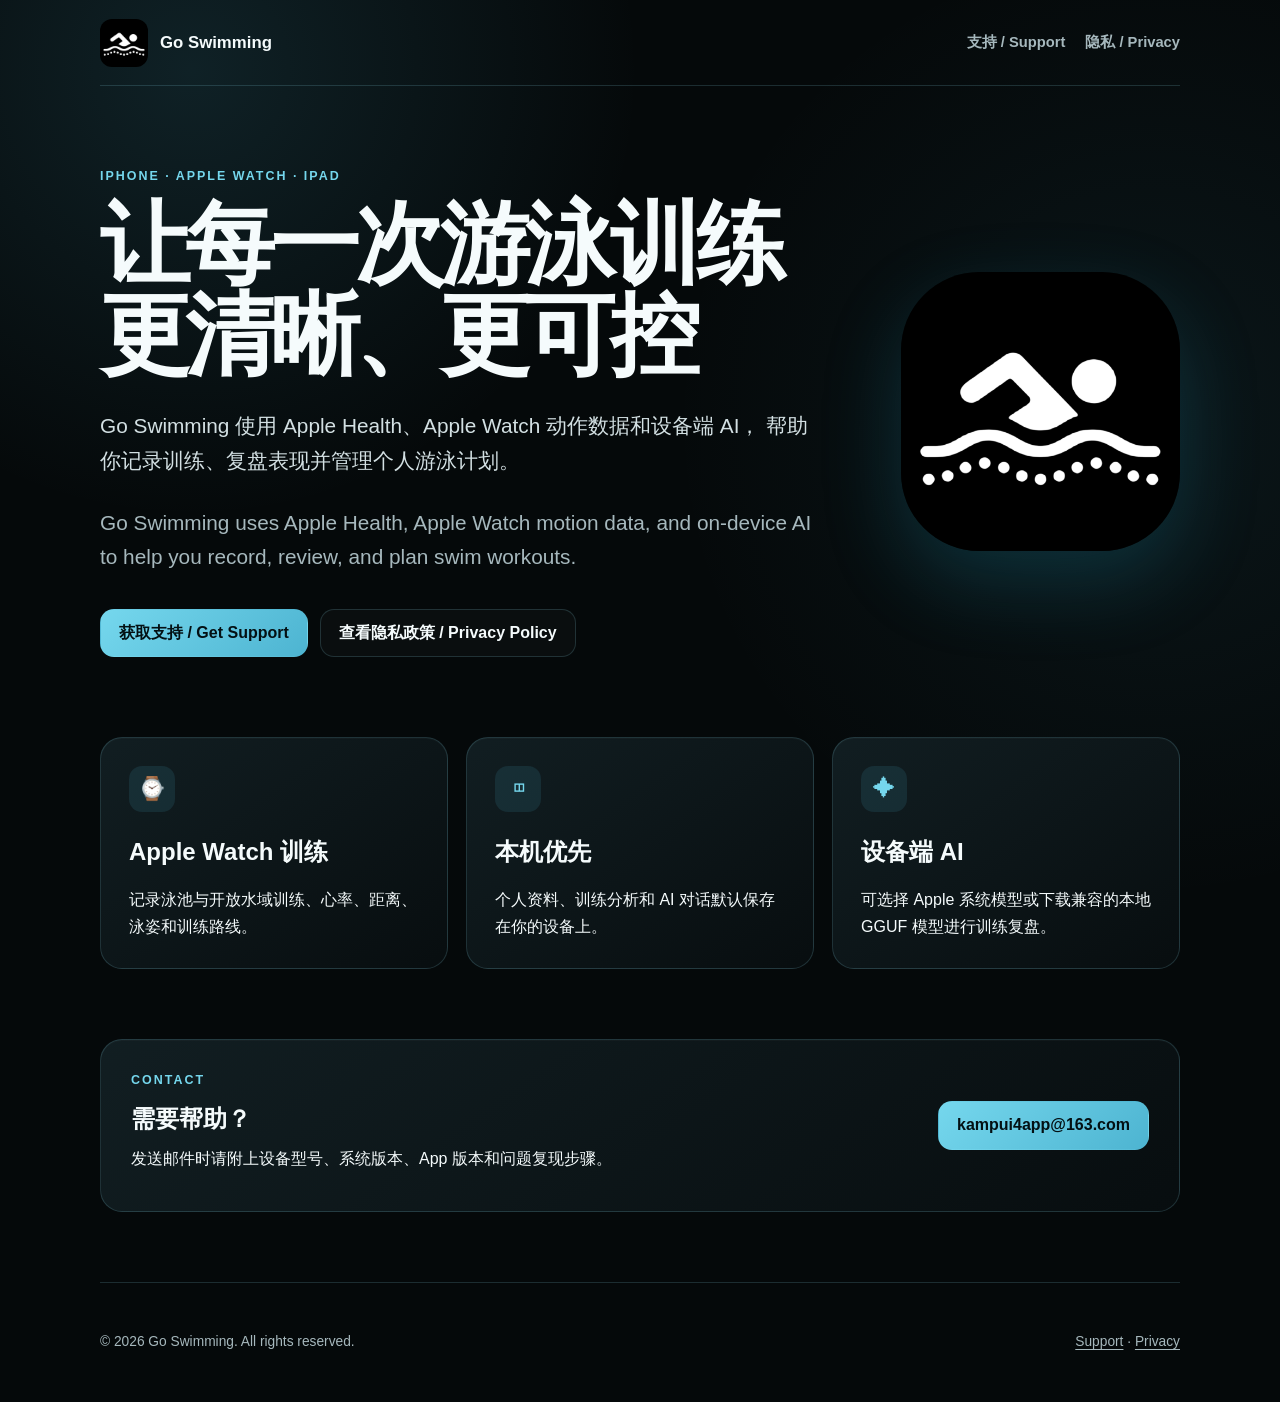
==== index.html @ 1e7833a4 "Add files via upload" ====
<!doctype html>
<html lang="zh-CN">
<head>
  <meta charset="utf-8">
  <meta name="viewport" content="width=device-width, initial-scale=1">
  <meta name="description" content="Go Swimming App support, privacy, and contact information.">
  <meta name="theme-color" content="#071114">
  <title>Go Swimming · Support</title>
  <link rel="icon" href="assets/app-icon.png">
  <link rel="stylesheet" href="styles.css">
</head>
<body>
  <header class="site-header">
    <a class="brand" href="index.html" aria-label="Go Swimming home">
      <img src="assets/app-icon.png" alt="" width="48" height="48">
      <span>Go Swimming</span>
    </a>
    <nav aria-label="Primary navigation">
      <a href="support.html">支持 / Support</a>
      <a href="privacy.html">隐私 / Privacy</a>
    </nav>
  </header>

  <main>
    <section class="hero">
      <div>
        <p class="eyebrow">iPhone · Apple Watch · iPad</p>
        <h1>让每一次游泳训练<br>更清晰、更可控</h1>
        <p class="lead">
          Go Swimming 使用 Apple Health、Apple Watch 动作数据和设备端 AI，
          帮助你记录训练、复盘表现并管理个人游泳计划。
        </p>
        <p class="lead english">
          Go Swimming uses Apple Health, Apple Watch motion data, and on-device AI
          to help you record, review, and plan swim workouts.
        </p>
        <div class="actions">
          <a class="button primary" href="support.html">获取支持 / Get Support</a>
          <a class="button" href="privacy.html">查看隐私政策 / Privacy Policy</a>
        </div>
      </div>
      <img class="hero-icon" src="assets/app-icon.png" alt="Go Swimming app icon">
    </section>

    <section class="grid three">
      <article class="card">
        <span class="card-icon" aria-hidden="true">⌚</span>
        <h2>Apple Watch 训练</h2>
        <p>记录泳池与开放水域训练、心率、距离、泳姿和训练路线。</p>
      </article>
      <article class="card">
        <span class="card-icon" aria-hidden="true">◫</span>
        <h2>本机优先</h2>
        <p>个人资料、训练分析和 AI 对话默认保存在你的设备上。</p>
      </article>
      <article class="card">
        <span class="card-icon" aria-hidden="true">✦</span>
        <h2>设备端 AI</h2>
        <p>可选择 Apple 系统模型或下载兼容的本地 GGUF 模型进行训练复盘。</p>
      </article>
    </section>

    <section class="contact-strip">
      <div>
        <p class="eyebrow">Contact</p>
        <h2>需要帮助？</h2>
        <p>发送邮件时请附上设备型号、系统版本、App 版本和问题复现步骤。</p>
      </div>
      <a class="button primary" href="mailto:kampui4app@163.com">kampui4app@163.com</a>
    </section>
  </main>

  <footer>
    <p>© 2026 Go Swimming. All rights reserved.</p>
    <p><a href="support.html">Support</a> · <a href="privacy.html">Privacy</a></p>
  </footer>
</body>
</html>
---- styles.css ----
:root {
  color-scheme: dark;
  --background: #05090a;
  --surface: #0d1518;
  --surface-raised: #121f23;
  --line: rgba(132, 207, 228, 0.18);
  --text: #f5fbfc;
  --muted: #a6b8bd;
  --aqua: #4db4d1;
  --aqua-bright: #75d7ed;
  --max-width: 1080px;
  font-family: -apple-system, BlinkMacSystemFont, "SF Pro Display", "Segoe UI",
    sans-serif;
}

* {
  box-sizing: border-box;
}

html {
  background: var(--background);
  scroll-behavior: smooth;
}

body {
  margin: 0;
  color: var(--text);
  background:
    radial-gradient(circle at 15% 5%, rgba(77, 180, 209, 0.14), transparent 28rem),
    radial-gradient(circle at 90% 30%, rgba(77, 180, 209, 0.08), transparent 30rem),
    var(--background);
  line-height: 1.65;
}

a {
  color: var(--aqua-bright);
  text-underline-offset: 0.2em;
}

.site-header,
main,
footer {
  width: min(calc(100% - 40px), var(--max-width));
  margin-inline: auto;
}

.site-header {
  min-height: 86px;
  display: flex;
  align-items: center;
  justify-content: space-between;
  gap: 24px;
  border-bottom: 1px solid var(--line);
}

.brand {
  display: inline-flex;
  align-items: center;
  gap: 12px;
  color: var(--text);
  font-size: 1.05rem;
  font-weight: 750;
  text-decoration: none;
}

.brand img {
  border-radius: 12px;
}

nav {
  display: flex;
  flex-wrap: wrap;
  justify-content: flex-end;
  gap: 20px;
}

nav a {
  color: var(--muted);
  font-size: 0.92rem;
  font-weight: 650;
  text-decoration: none;
}

nav a:hover,
nav a.active {
  color: var(--aqua-bright);
}

.hero {
  min-height: 620px;
  display: grid;
  grid-template-columns: minmax(0, 1.45fr) minmax(220px, 0.55fr);
  align-items: center;
  gap: 64px;
  padding-block: 80px;
}

.hero h1,
.document-title h1 {
  margin: 0;
  font-size: clamp(2.7rem, 7vw, 5.8rem);
  line-height: 1.02;
  letter-spacing: -0.055em;
}

.document-title h1 {
  font-size: clamp(2.5rem, 6vw, 4.7rem);
}

.hero-icon {
  width: min(100%, 320px);
  border-radius: 28%;
  box-shadow: 0 30px 80px rgba(30, 146, 177, 0.24);
  justify-self: end;
}

.eyebrow {
  margin: 0 0 12px;
  color: var(--aqua-bright);
  font-size: 0.78rem;
  font-weight: 800;
  letter-spacing: 0.16em;
  text-transform: uppercase;
}

.lead {
  max-width: 720px;
  margin: 28px 0 0;
  color: #d3e0e3;
  font-size: clamp(1.05rem, 2vw, 1.3rem);
}

.english {
  color: var(--muted);
}

.actions {
  display: flex;
  flex-wrap: wrap;
  gap: 12px;
  margin-top: 34px;
}

.button {
  display: inline-flex;
  min-height: 48px;
  align-items: center;
  justify-content: center;
  padding: 10px 18px;
  border: 1px solid var(--line);
  border-radius: 14px;
  color: var(--text);
  background: rgba(255, 255, 255, 0.025);
  font-weight: 720;
  text-decoration: none;
}

.button:hover {
  border-color: rgba(117, 215, 237, 0.55);
  transform: translateY(-1px);
}

.button.primary {
  border-color: transparent;
  color: #031013;
  background: linear-gradient(135deg, var(--aqua-bright), var(--aqua));
}

.grid {
  display: grid;
  gap: 18px;
}

.grid.three {
  grid-template-columns: repeat(3, minmax(0, 1fr));
}

.card,
details,
.contact-strip {
  border: 1px solid var(--line);
  border-radius: 22px;
  background: linear-gradient(145deg, rgba(18, 31, 35, 0.96), rgba(8, 14, 16, 0.96));
  box-shadow: inset 0 1px rgba(255, 255, 255, 0.025);
}

.card {
  padding: 28px;
}

.card h2,
.card h3,
.card p:last-child {
  margin-bottom: 0;
}

.card-icon {
  display: inline-grid;
  width: 46px;
  height: 46px;
  place-items: center;
  border-radius: 13px;
  color: var(--aqua-bright);
  background: rgba(77, 180, 209, 0.12);
  font-size: 1.4rem;
}

.contact-strip {
  margin-block: 70px;
  padding: 30px;
  display: flex;
  align-items: center;
  justify-content: space-between;
  gap: 30px;
}

.contact-strip h2,
.contact-strip p {
  margin-block: 0 8px;
}

.document {
  max-width: 860px;
}

.document-title {
  padding-block: 90px 56px;
  border-bottom: 1px solid var(--line);
}

.document > section {
  margin-block: 58px;
}

.document h2 {
  margin: 0 0 20px;
  font-size: clamp(1.45rem, 3vw, 2rem);
  letter-spacing: -0.025em;
}

.document h3 {
  margin-top: 34px;
  color: var(--aqua-bright);
}

.document p,
.document li {
  color: #cfdddf;
}

.document ul {
  padding-left: 1.4rem;
}

.stack {
  display: grid;
  gap: 12px;
}

details {
  padding: 18px 20px;
}

details summary {
  cursor: pointer;
  color: var(--text);
  font-weight: 720;
}

details p {
  margin-bottom: 0;
}

.notice {
  padding: 14px 16px;
  border-left: 3px solid var(--aqua);
  background: rgba(77, 180, 209, 0.08);
}

footer {
  min-height: 120px;
  padding-block: 30px;
  display: flex;
  align-items: center;
  justify-content: space-between;
  gap: 20px;
  border-top: 1px solid var(--line);
  color: var(--muted);
  font-size: 0.86rem;
}

footer a {
  color: var(--muted);
}

@media (max-width: 760px) {
  .site-header {
    padding-block: 16px;
    align-items: flex-start;
    flex-direction: column;
  }

  nav {
    justify-content: flex-start;
  }

  .hero {
    min-height: auto;
    grid-template-columns: 1fr;
    padding-block: 60px;
  }

  .hero-icon {
    width: 190px;
    grid-row: 1;
    justify-self: start;
  }

  .grid.three {
    grid-template-columns: 1fr;
  }

  .contact-strip,
  footer {
    align-items: flex-start;
    flex-direction: column;
  }

  .document-title {
    padding-block: 60px 42px;
  }
}
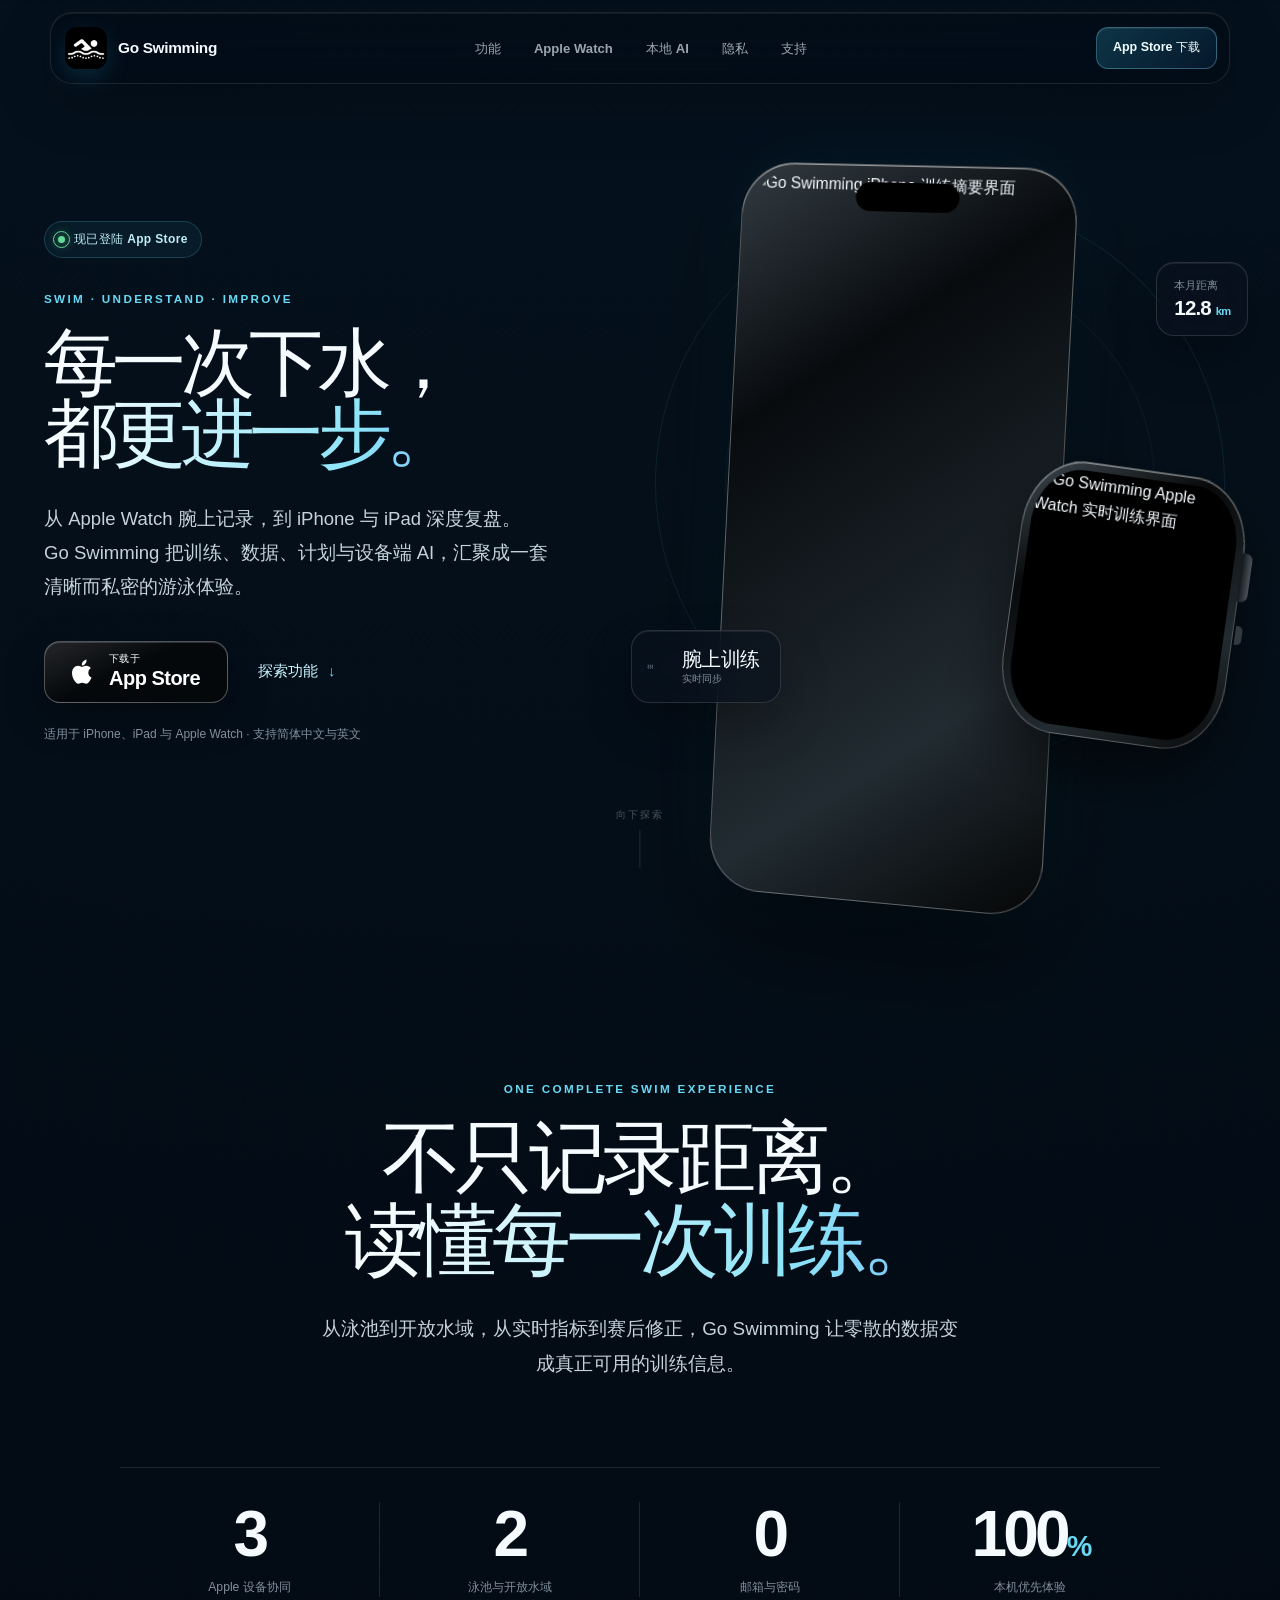
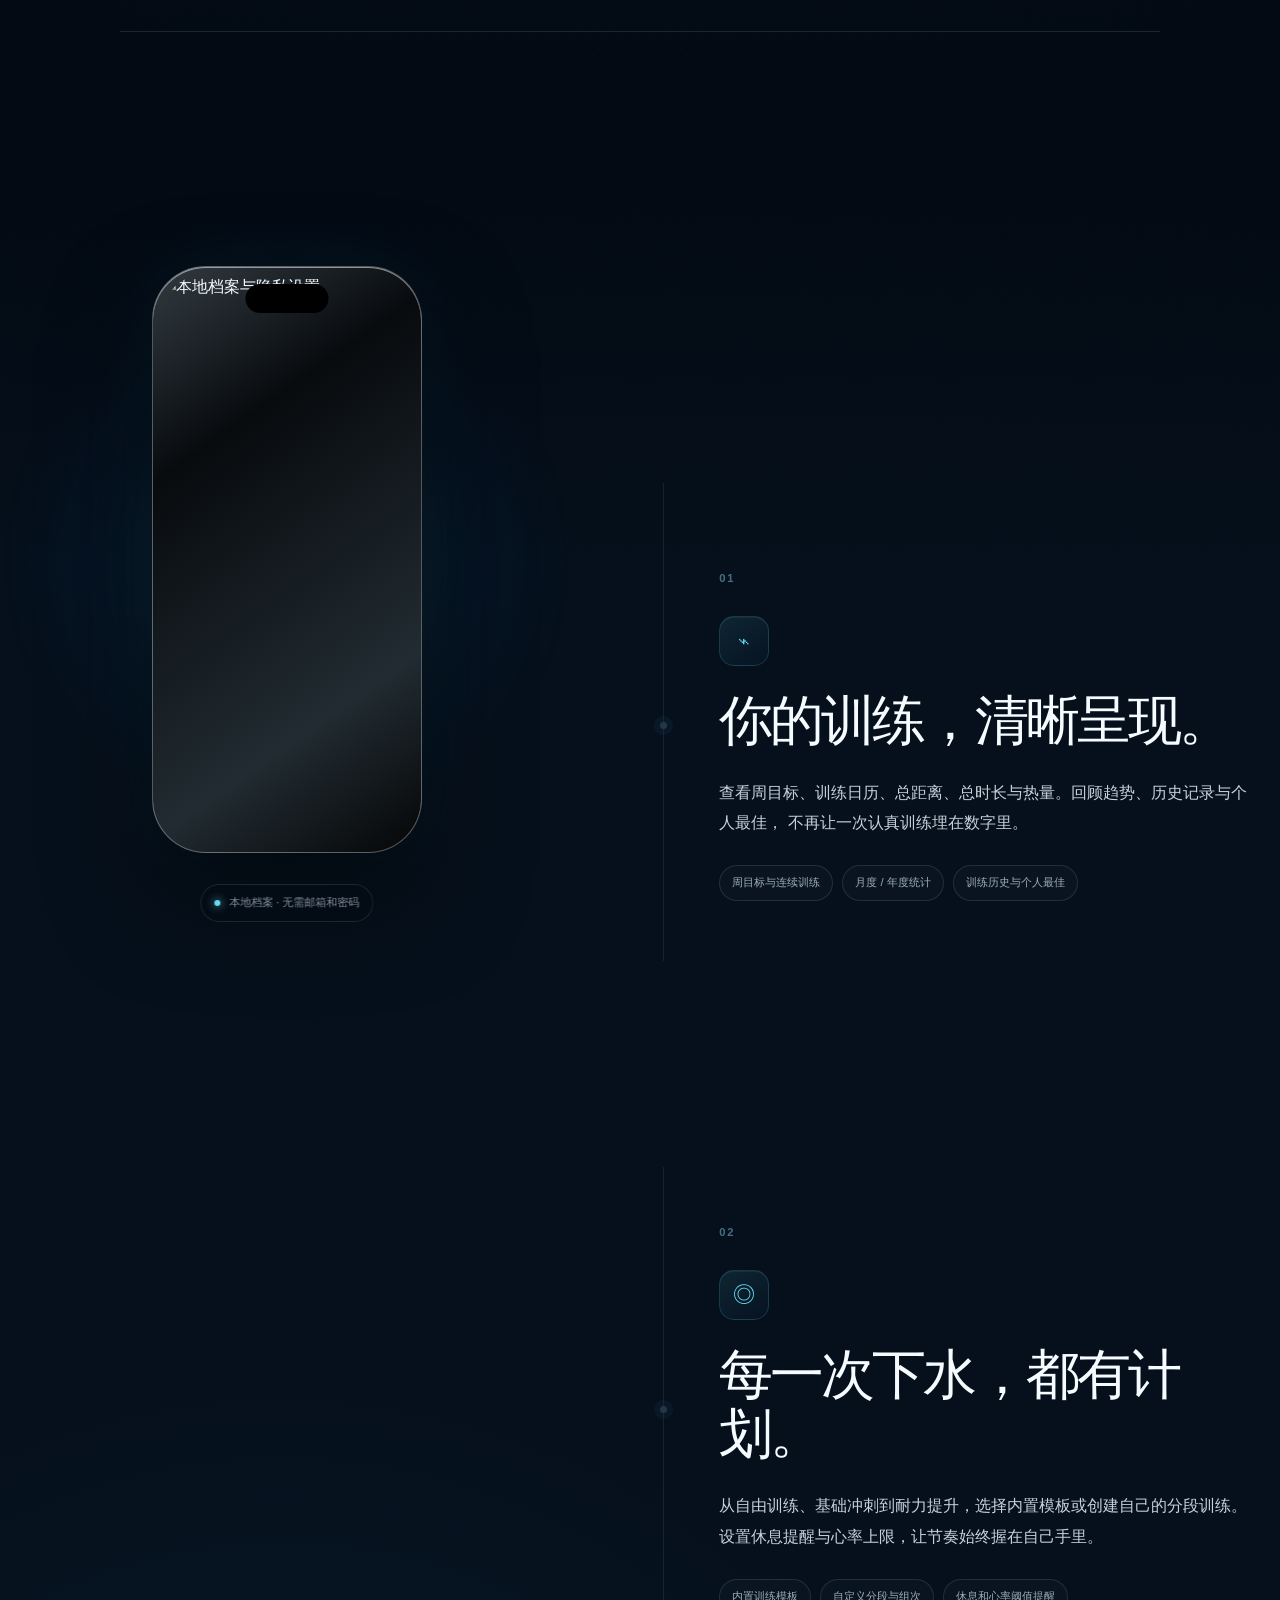
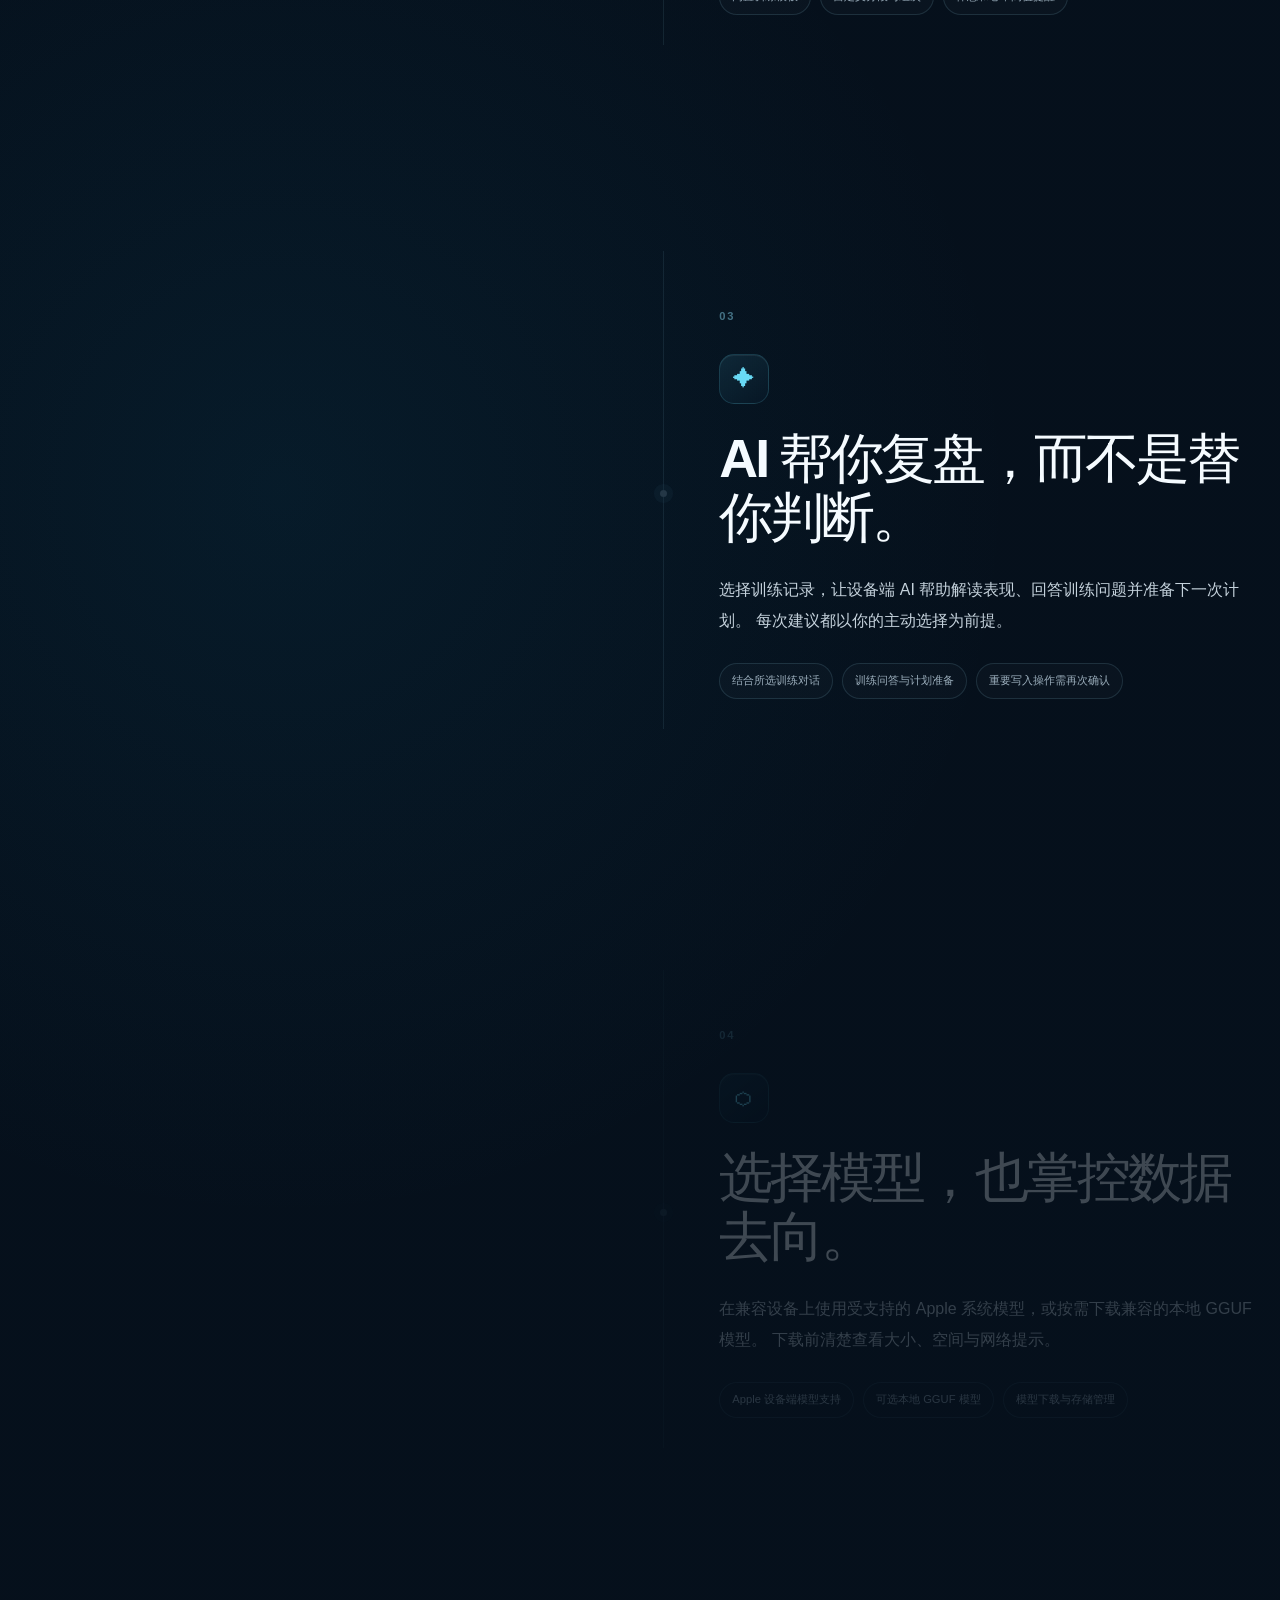
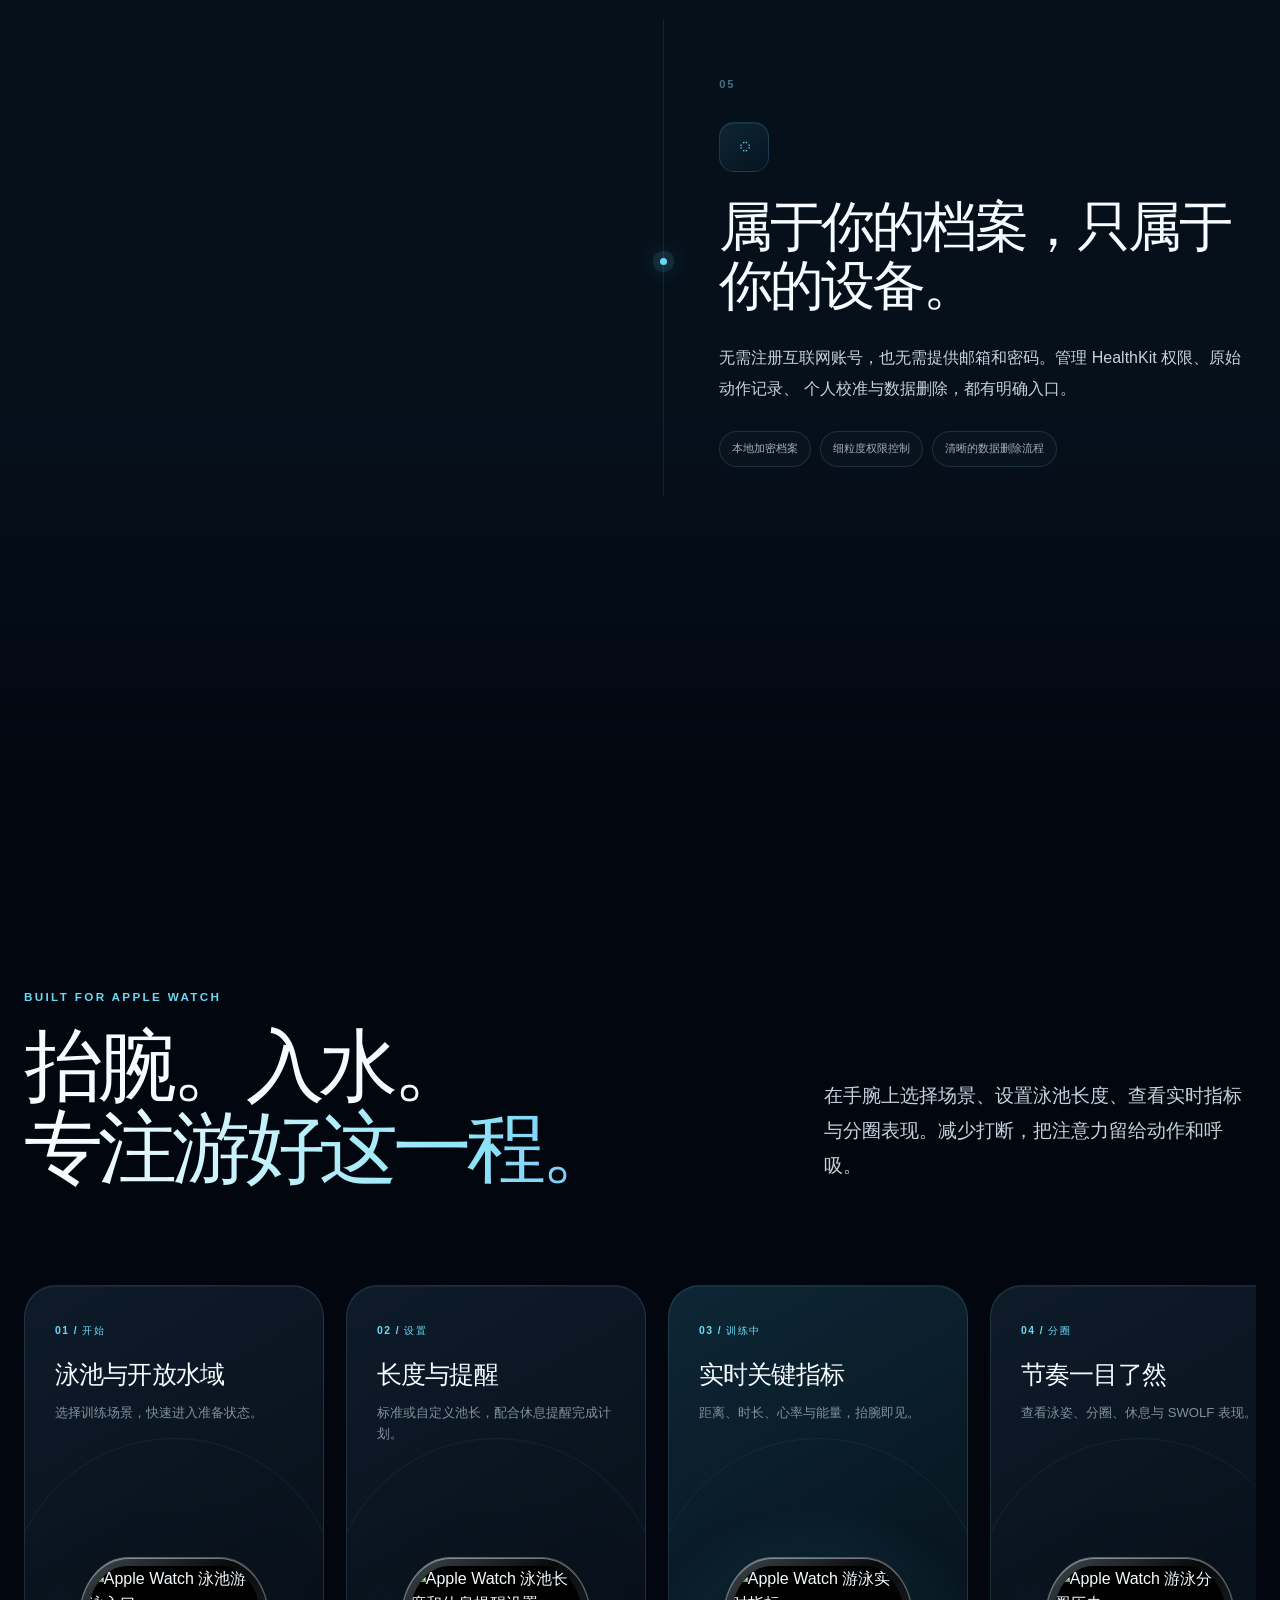
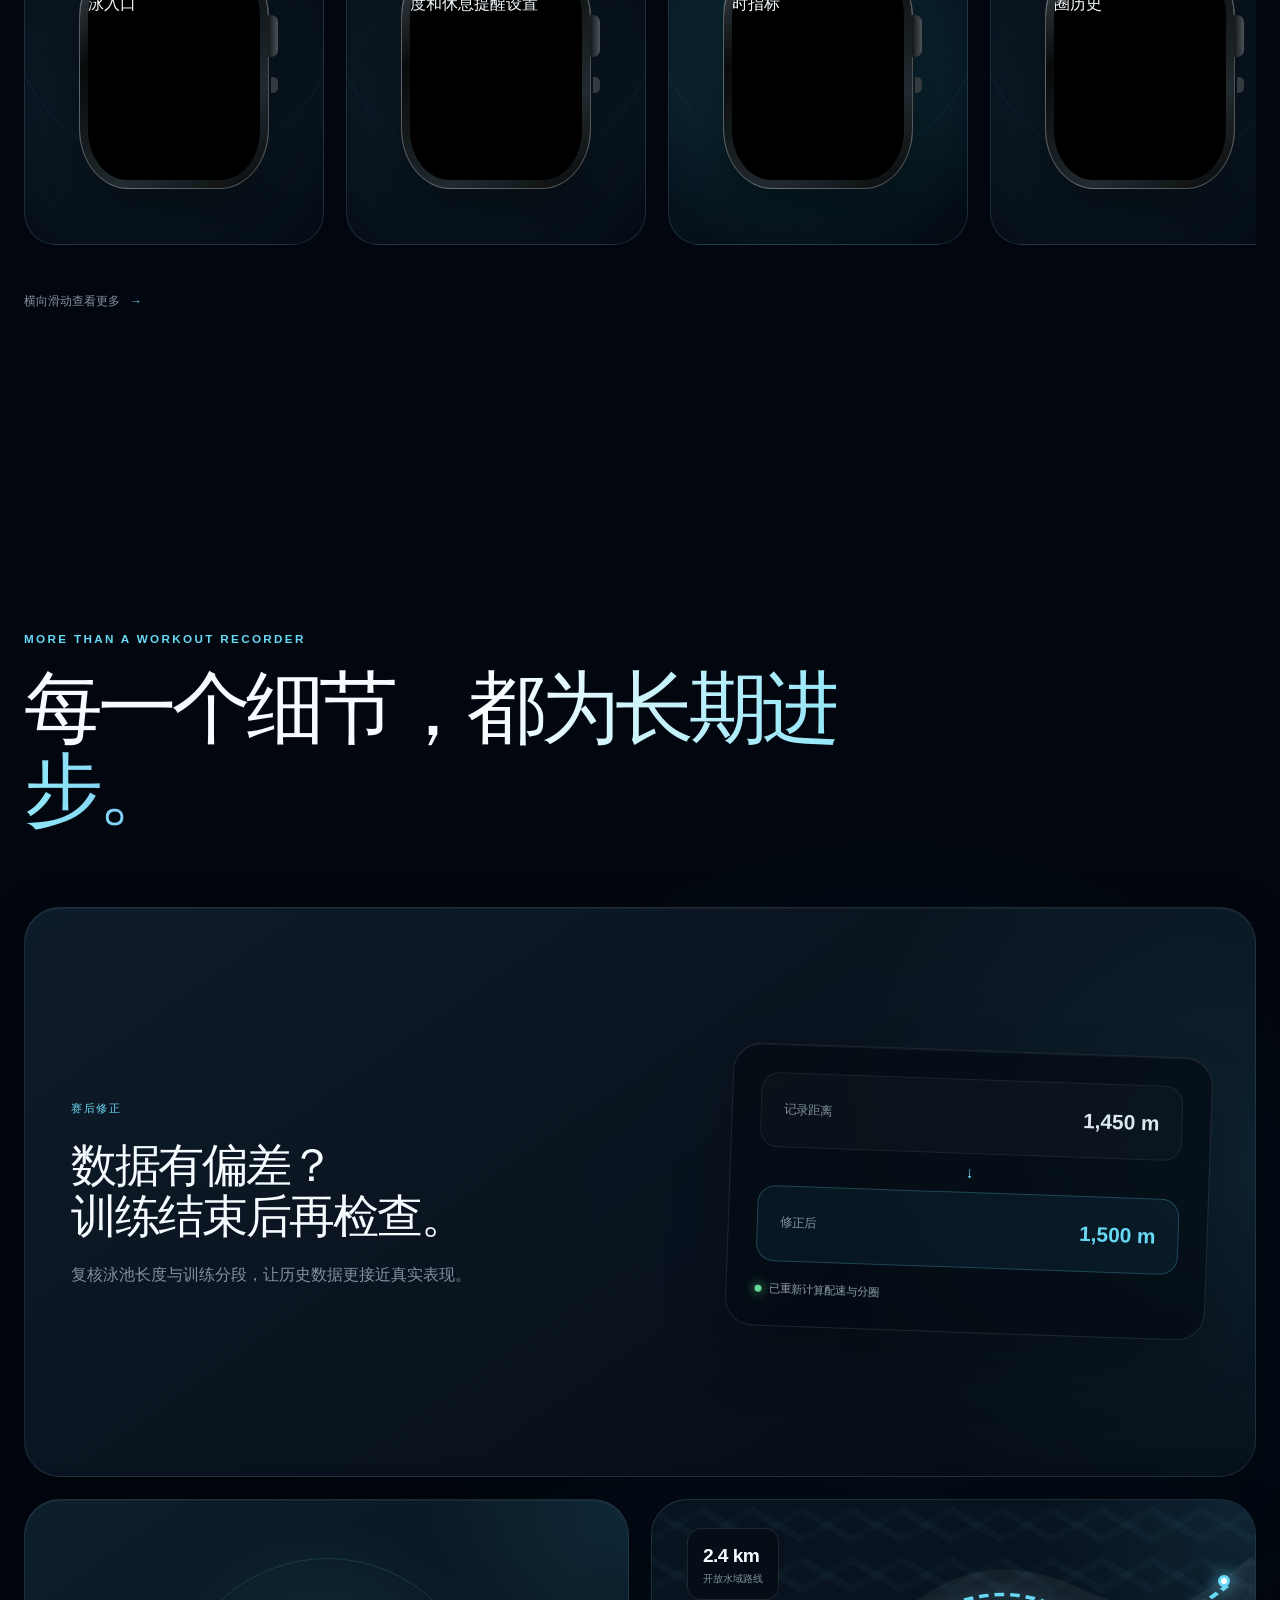
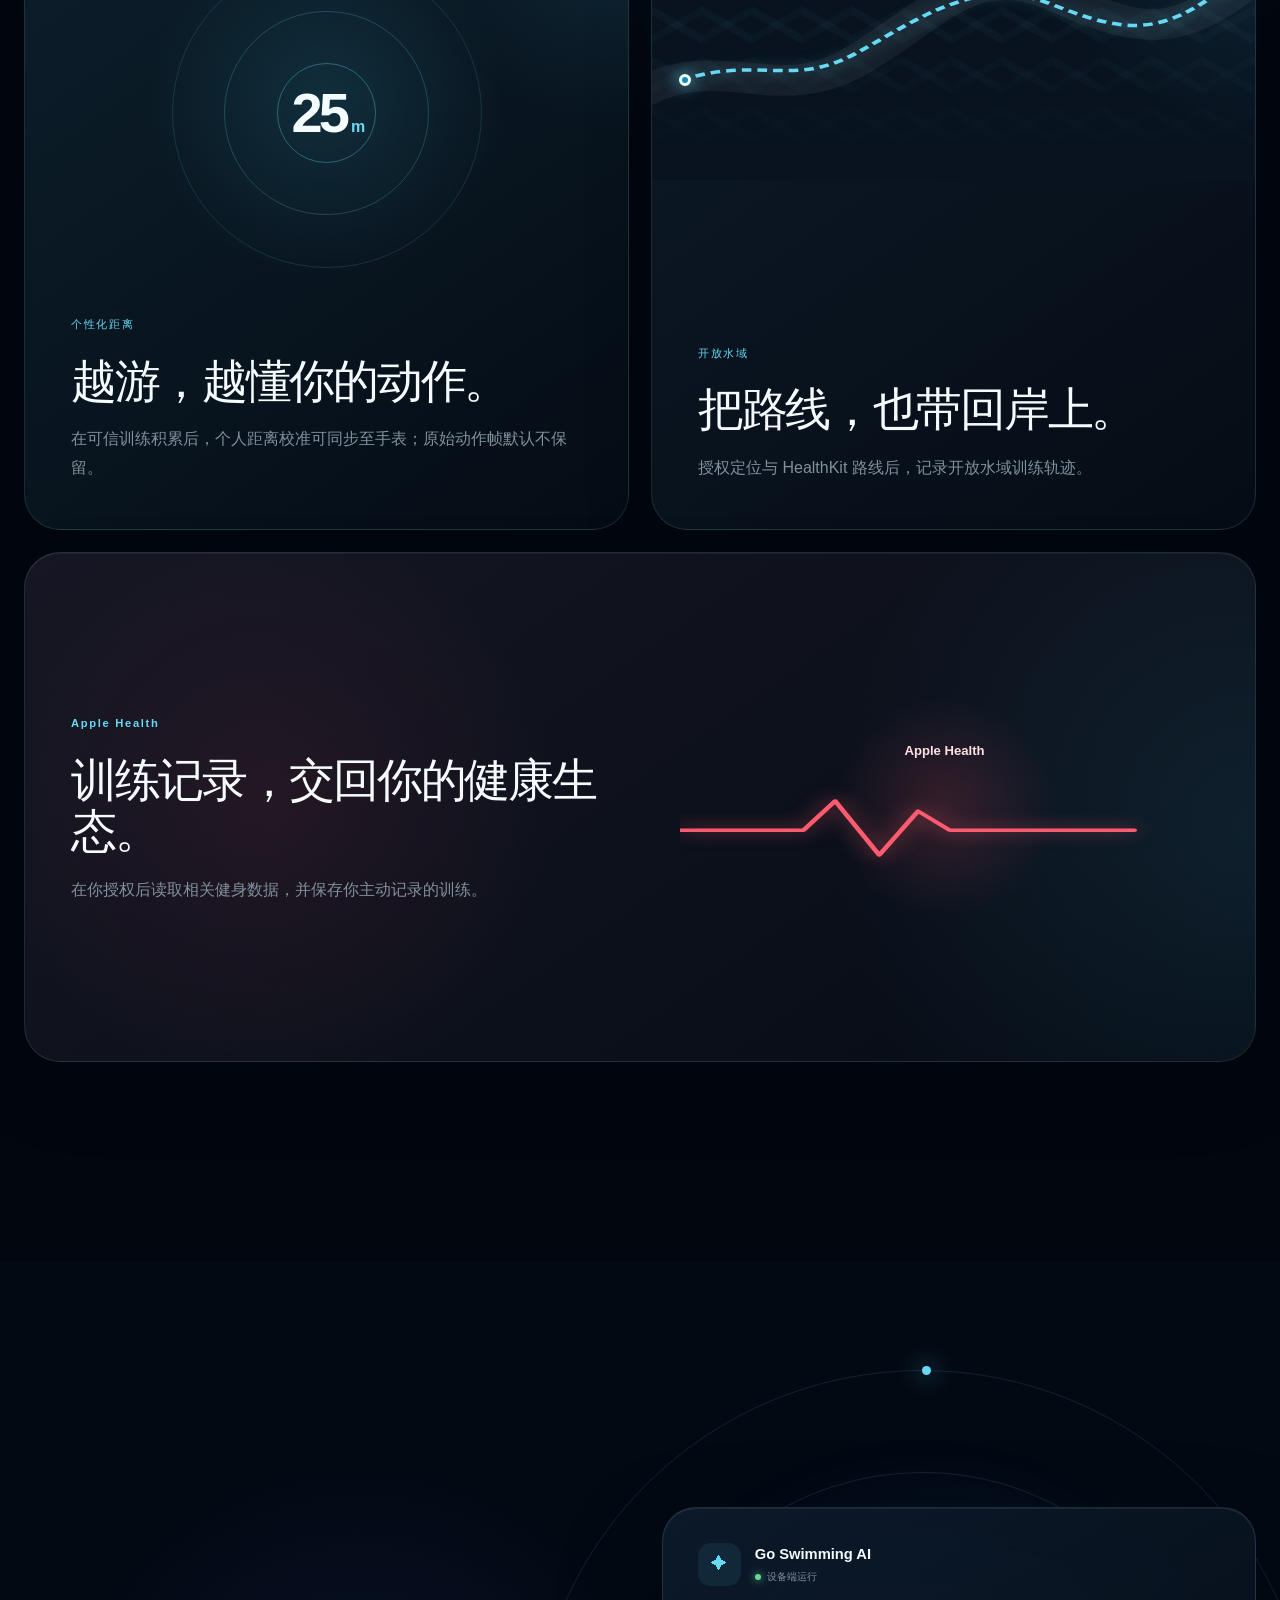
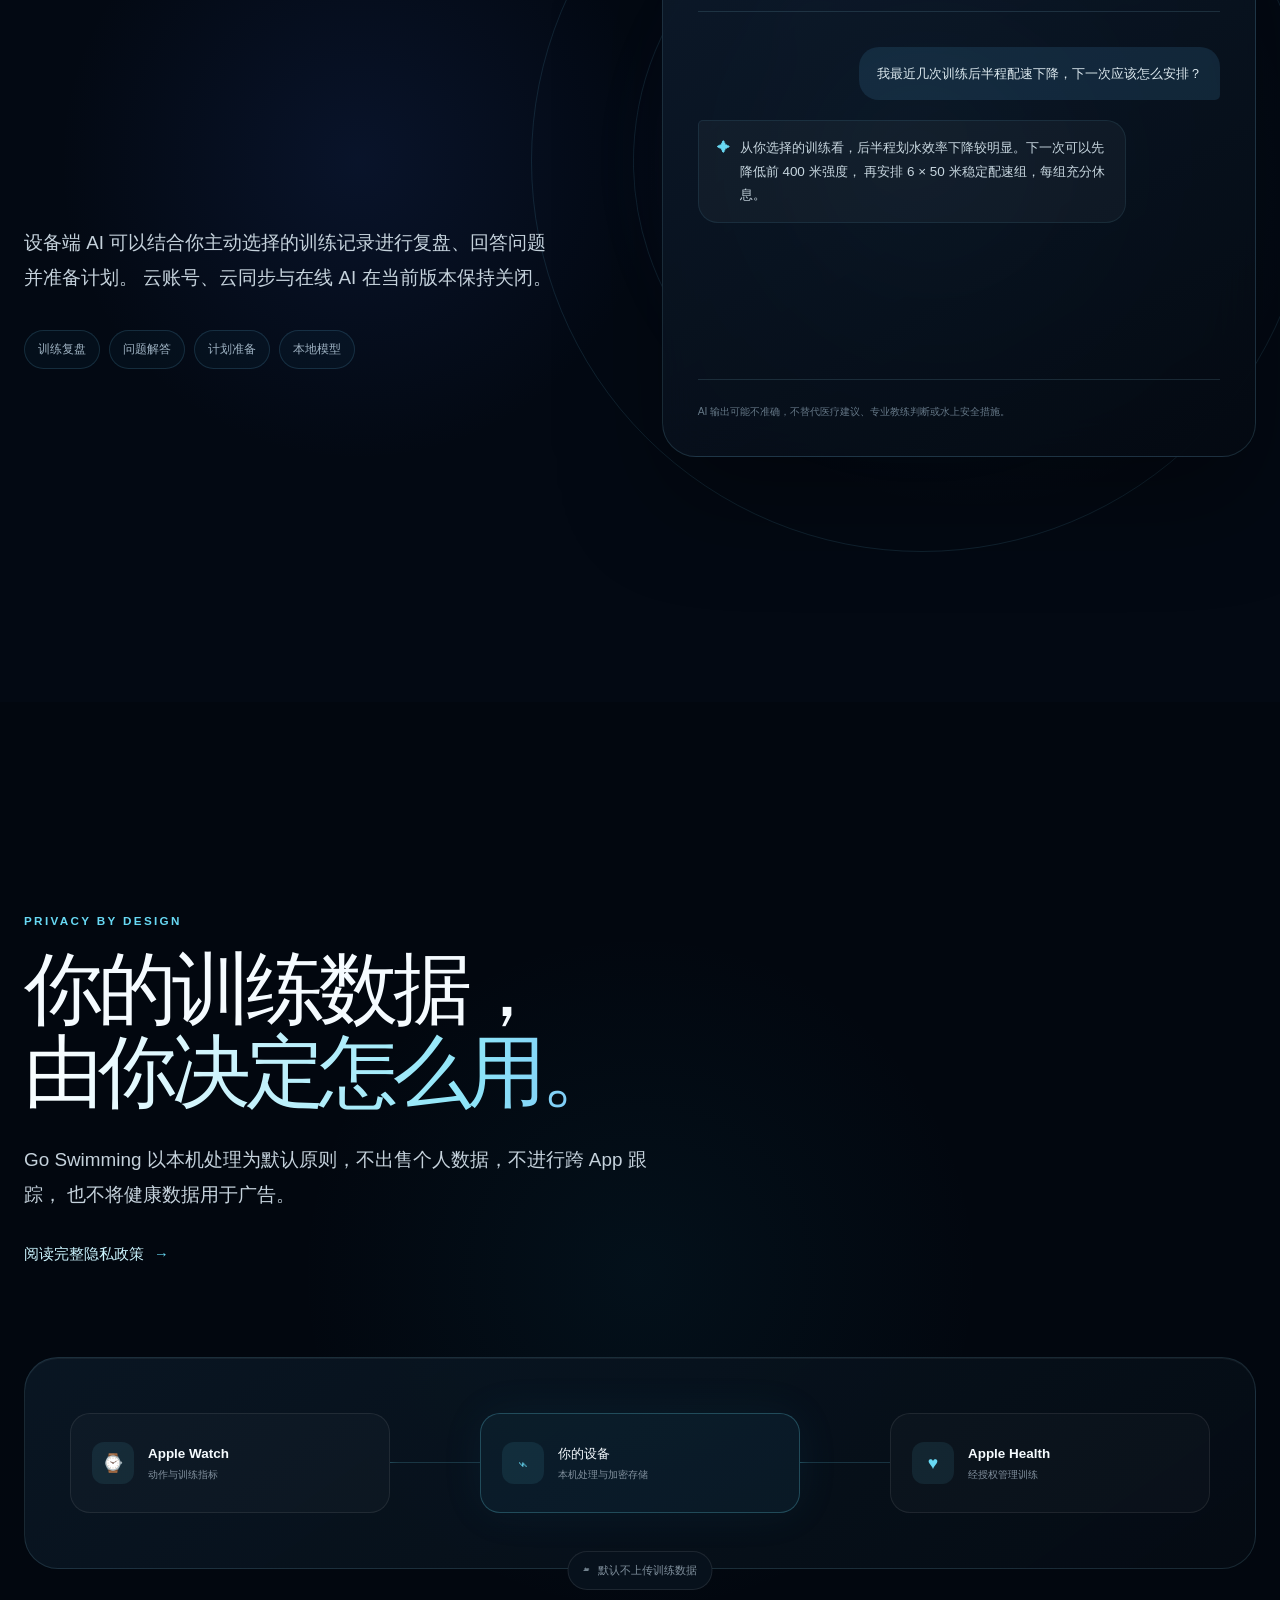
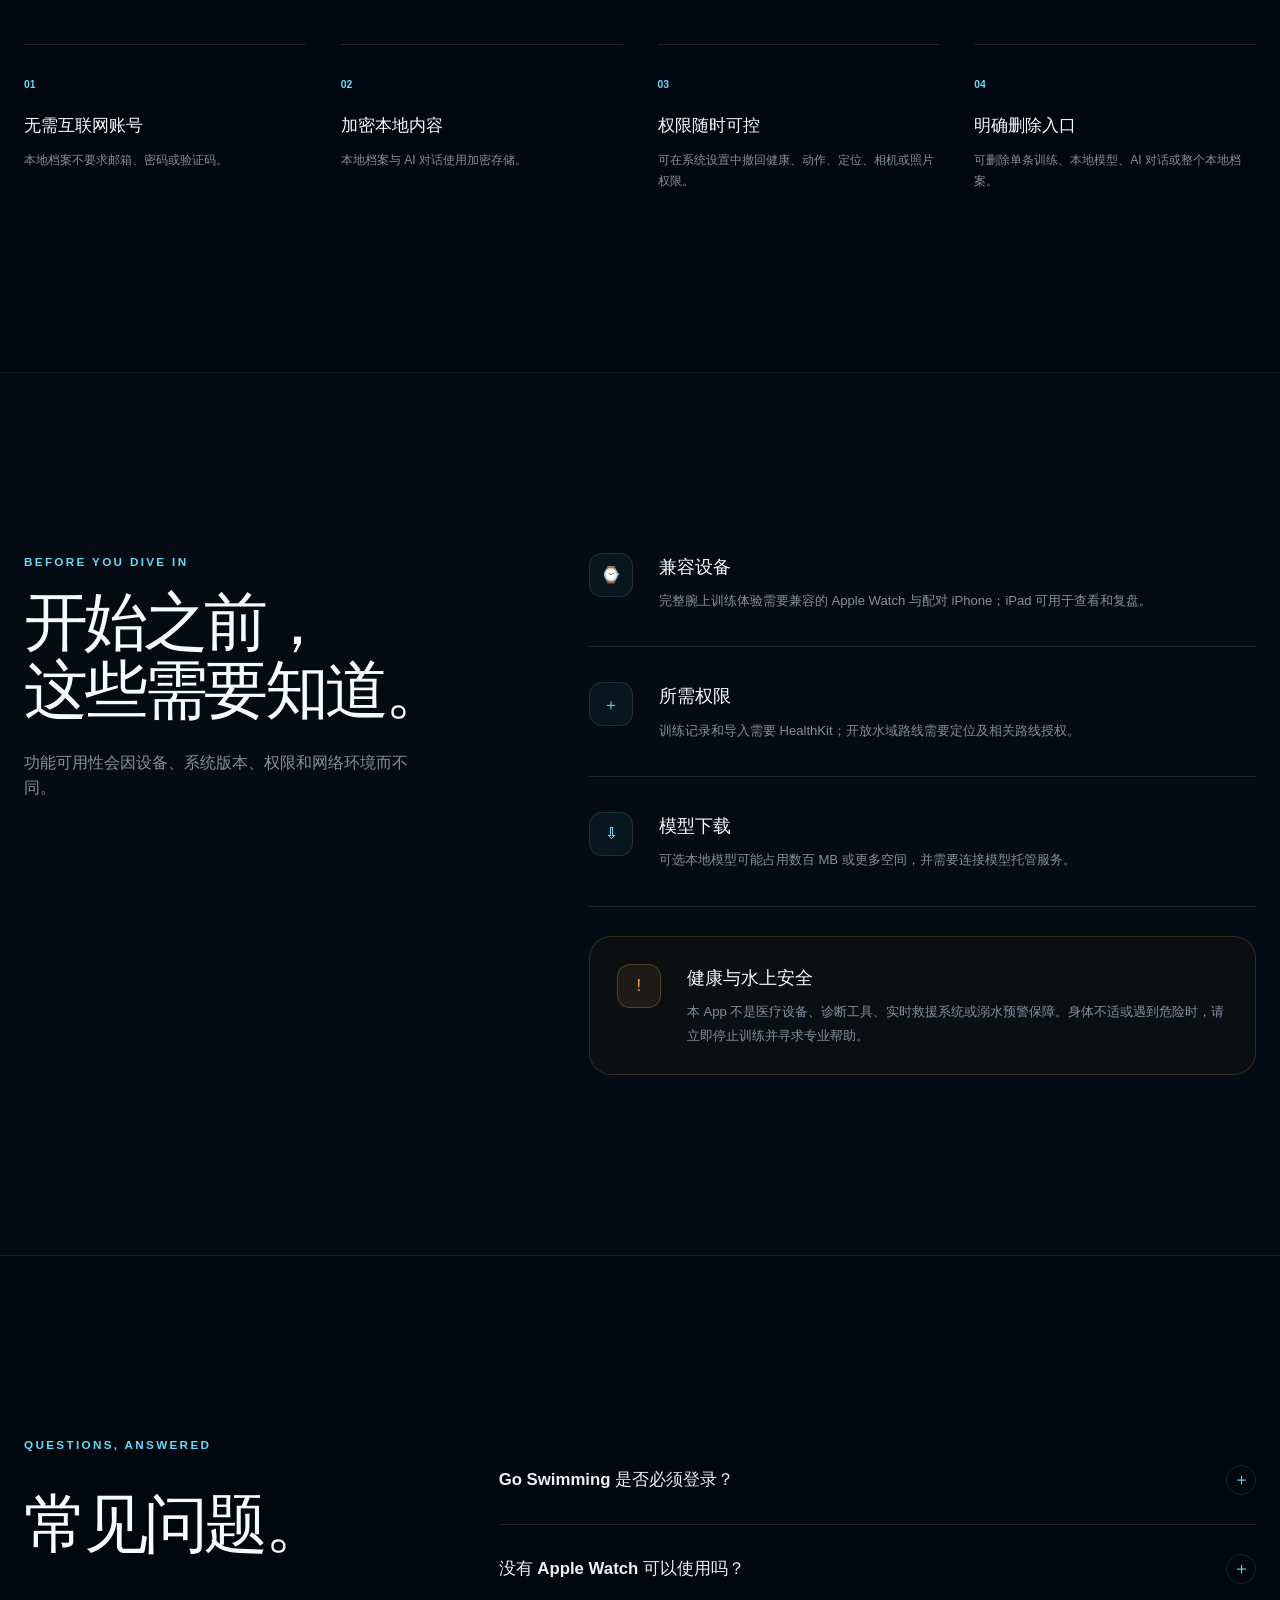
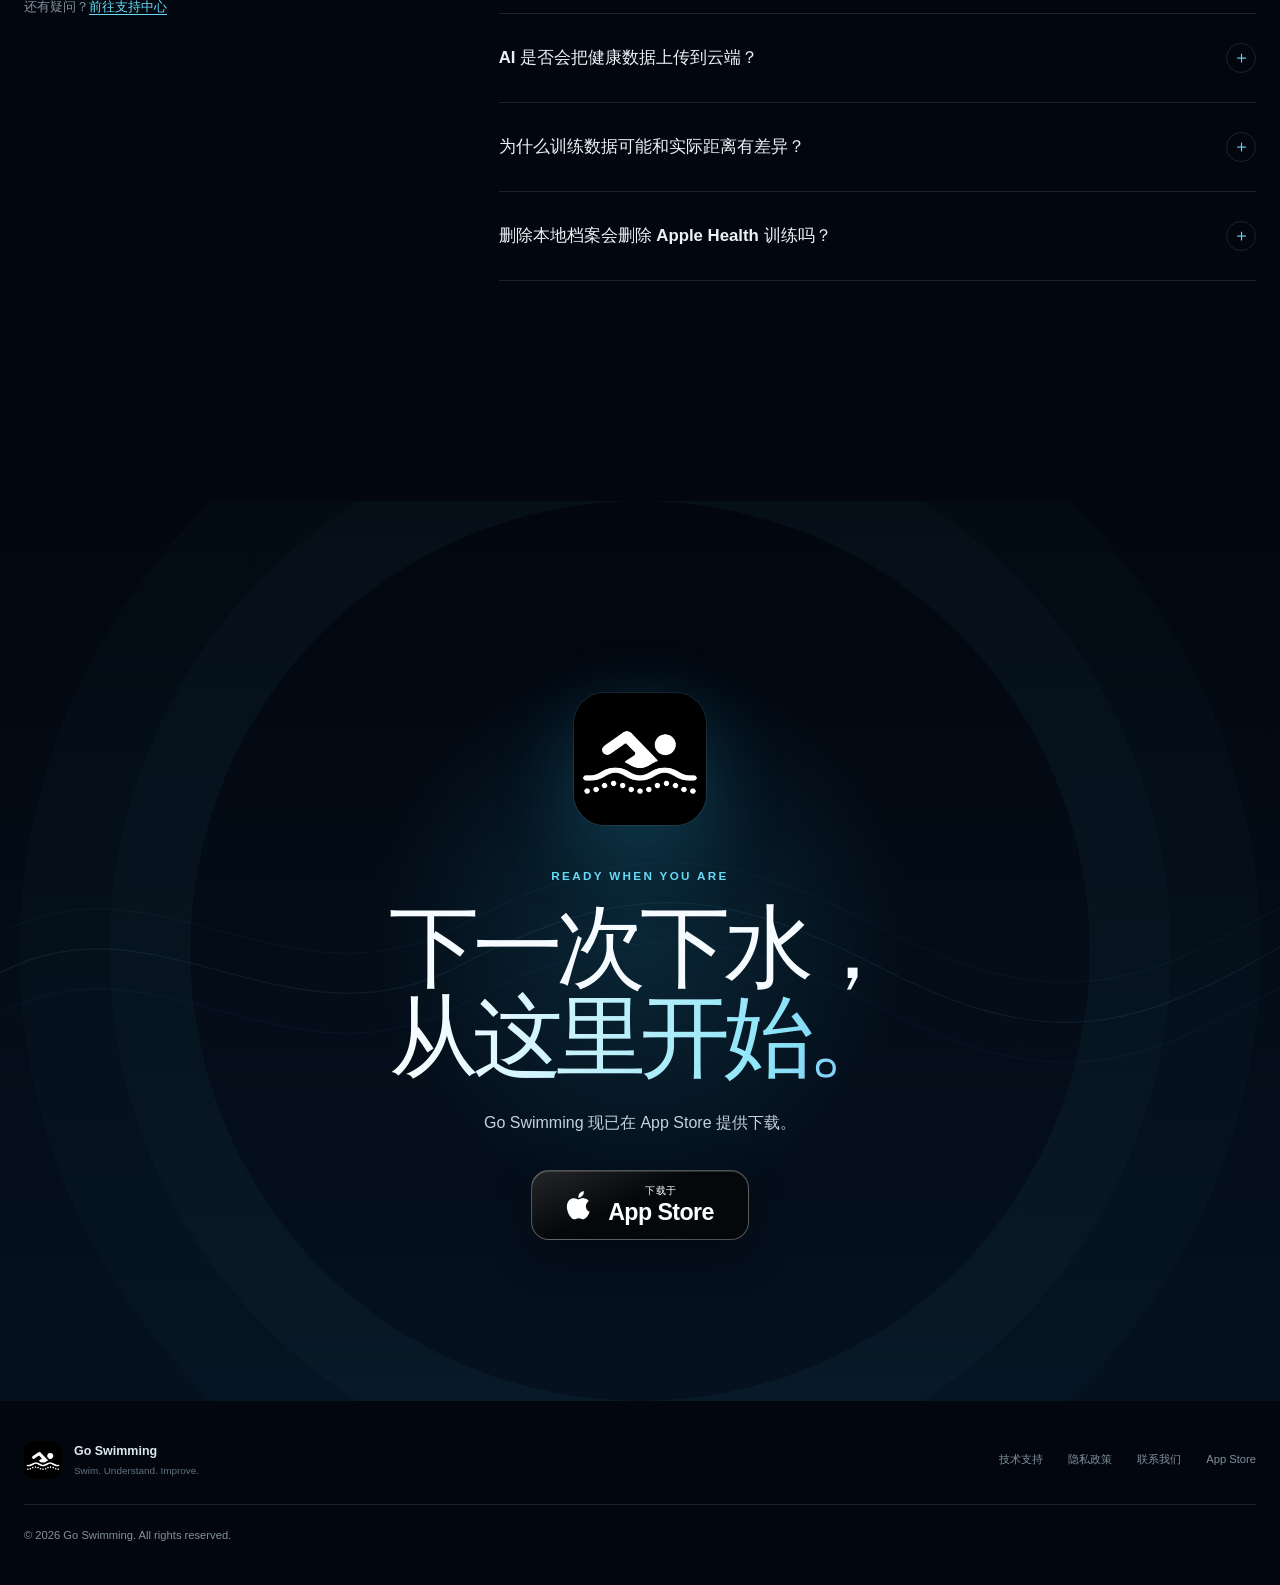
==== commit 913b6cec: "Add files via upload" ====
--- a/index.html
+++ b/index.html
@@ -3,76 +3,582 @@
 <head>
   <meta charset="utf-8">
   <meta name="viewport" content="width=device-width, initial-scale=1">
-  <meta name="description" content="Go Swimming App support, privacy, and contact information.">
-  <meta name="theme-color" content="#071114">
-  <title>Go Swimming · Support</title>
+  <meta name="description" content="Go Swimming 是面向 iPhone、iPad 与 Apple Watch 的游泳训练记录、复盘、计划与设备端 AI 助手。">
+  <meta name="theme-color" content="#02070f">
+  <meta property="og:title" content="Go Swimming · 每一次下水，都更进一步">
+  <meta property="og:description" content="Apple Watch 游泳训练、数据复盘、个性化计划与设备端 AI。">
+  <meta property="og:image" content="assets/app-icon.png">
+  <meta property="og:type" content="website">
+  <title>Go Swimming · Apple Watch 游泳训练与本地 AI</title>
   <link rel="icon" href="assets/app-icon.png">
+  <link rel="apple-touch-icon" href="assets/app-icon.png">
   <link rel="stylesheet" href="styles.css">
+  <script src="script.js" defer></script>
 </head>
-<body>
+<body class="landing-page">
+  <canvas class="water-canvas" aria-hidden="true"></canvas>
+  <div class="page-glow page-glow-one" aria-hidden="true"></div>
+  <div class="page-glow page-glow-two" aria-hidden="true"></div>
+
   <header class="site-header">
-    <a class="brand" href="index.html" aria-label="Go Swimming home">
-      <img src="assets/app-icon.png" alt="" width="48" height="48">
+    <a class="brand" href="#top" aria-label="Go Swimming 首页">
+      <img src="assets/app-icon.png" alt="" width="42" height="42">
       <span>Go Swimming</span>
     </a>
-    <nav aria-label="Primary navigation">
-      <a href="support.html">支持 / Support</a>
-      <a href="privacy.html">隐私 / Privacy</a>
+    <nav aria-label="主导航">
+      <a href="#features">功能</a>
+      <a href="#watch">Apple Watch</a>
+      <a href="#ai">本地 AI</a>
+      <a href="#privacy">隐私</a>
+      <a href="support.html">支持</a>
     </nav>
+    <a class="nav-download" href="https://apps.apple.com/cn/app/go-swimming/id6812811647" target="_blank" rel="noopener">
+      App Store 下载
+    </a>
   </header>
 
-  <main>
-    <section class="hero">
-      <div>
-        <p class="eyebrow">iPhone · Apple Watch · iPad</p>
-        <h1>让每一次游泳训练<br>更清晰、更可控</h1>
-        <p class="lead">
-          Go Swimming 使用 Apple Health、Apple Watch 动作数据和设备端 AI，
-          帮助你记录训练、复盘表现并管理个人游泳计划。
+  <main id="top">
+    <section class="hero" aria-labelledby="hero-title">
+      <div class="hero-copy">
+        <div class="availability-pill reveal">
+          <span class="pulse-dot" aria-hidden="true"></span>
+          现已登陆 App Store
+        </div>
+        <p class="hero-kicker reveal">SWIM · UNDERSTAND · IMPROVE</p>
+        <h1 id="hero-title" class="reveal">
+          每一次下水，<br>
+          <span>都更进一步。</span>
+        </h1>
+        <p class="hero-lead reveal">
+          从 Apple Watch 腕上记录，到 iPhone 与 iPad 深度复盘。
+          Go Swimming 把训练、数据、计划与设备端 AI，汇聚成一套清晰而私密的游泳体验。
         </p>
-        <p class="lead english">
-          Go Swimming uses Apple Health, Apple Watch motion data, and on-device AI
-          to help you record, review, and plan swim workouts.
-        </p>
-        <div class="actions">
-          <a class="button primary" href="support.html">获取支持 / Get Support</a>
-          <a class="button" href="privacy.html">查看隐私政策 / Privacy Policy</a>
-        </div>
-      </div>
-      <img class="hero-icon" src="assets/app-icon.png" alt="Go Swimming app icon">
-    </section>
-
-    <section class="grid three">
-      <article class="card">
-        <span class="card-icon" aria-hidden="true">⌚</span>
-        <h2>Apple Watch 训练</h2>
-        <p>记录泳池与开放水域训练、心率、距离、泳姿和训练路线。</p>
-      </article>
-      <article class="card">
-        <span class="card-icon" aria-hidden="true">◫</span>
-        <h2>本机优先</h2>
-        <p>个人资料、训练分析和 AI 对话默认保存在你的设备上。</p>
-      </article>
-      <article class="card">
-        <span class="card-icon" aria-hidden="true">✦</span>
-        <h2>设备端 AI</h2>
-        <p>可选择 Apple 系统模型或下载兼容的本地 GGUF 模型进行训练复盘。</p>
-      </article>
-    </section>
-
-    <section class="contact-strip">
-      <div>
-        <p class="eyebrow">Contact</p>
-        <h2>需要帮助？</h2>
-        <p>发送邮件时请附上设备型号、系统版本、App 版本和问题复现步骤。</p>
-      </div>
-      <a class="button primary" href="mailto:kampui4app@163.com">kampui4app@163.com</a>
+        <div class="hero-actions reveal">
+          <a class="app-store-button" href="https://apps.apple.com/cn/app/go-swimming/id6812811647" target="_blank" rel="noopener" aria-label="在 App Store 下载 Go Swimming">
+            <svg viewBox="0 0 24 24" aria-hidden="true">
+              <path d="M17.05 12.54c.03-2.45 2-3.63 2.09-3.69a4.46 4.46 0 0 0-3.51-1.9c-1.48-.16-2.92.89-3.67.89-.77 0-1.93-.88-3.18-.85a4.68 4.68 0 0 0-3.94 2.4c-1.7 2.94-.43 7.27 1.2 9.65.82 1.17 1.77 2.48 3.02 2.43 1.22-.05 1.68-.78 3.15-.78 1.46 0 1.89.78 3.16.75 1.31-.02 2.14-1.17 2.93-2.35a9.65 9.65 0 0 0 1.34-2.73 4.2 4.2 0 0 1-2.59-3.82ZM14.66 5.38A4.27 4.27 0 0 0 15.64 2a4.35 4.35 0 0 0-2.82 1.61 4.07 4.07 0 0 0-1 3.27 3.6 3.6 0 0 0 2.84-1.5Z"/>
+            </svg>
+            <span><small>下载于</small>App Store</span>
+          </a>
+          <a class="text-link" href="#features">
+            探索功能
+            <span aria-hidden="true">↓</span>
+          </a>
+        </div>
+        <p class="compatibility reveal">适用于 iPhone、iPad 与 Apple Watch · 支持简体中文与英文</p>
+      </div>
+
+      <div class="hero-product reveal" aria-label="Go Swimming App 界面预览">
+        <div class="orbit orbit-one" aria-hidden="true"></div>
+        <div class="orbit orbit-two" aria-hidden="true"></div>
+        <div class="device iphone hero-phone">
+          <div class="device-speaker" aria-hidden="true"></div>
+          <img src="assets/screens/summary.webp" alt="Go Swimming iPhone 训练摘要界面" width="1320" height="2868">
+        </div>
+        <div class="device watch hero-watch">
+          <span class="watch-crown" aria-hidden="true"></span>
+          <img src="assets/watch/live-metrics.webp" alt="Go Swimming Apple Watch 实时训练界面" width="422" height="514">
+        </div>
+        <div class="floating-stat stat-distance" aria-hidden="true">
+          <span>本月距离</span>
+          <strong>12.8 <small>km</small></strong>
+        </div>
+        <div class="floating-stat stat-swimming" aria-hidden="true">
+          <span class="mini-wave">≋</span>
+          <strong>腕上训练</strong>
+          <small>实时同步</small>
+        </div>
+      </div>
+
+      <div class="scroll-cue" aria-hidden="true">
+        <span>向下探索</span>
+        <i></i>
+      </div>
+    </section>
+
+    <section class="intro section-shell">
+      <p class="section-label reveal">ONE COMPLETE SWIM EXPERIENCE</p>
+      <h2 class="display-heading reveal">
+        不只记录距离。<br>
+        <span>读懂每一次训练。</span>
+      </h2>
+      <p class="section-intro reveal">
+        从泳池到开放水域，从实时指标到赛后修正，Go Swimming 让零散的数据变成真正可用的训练信息。
+      </p>
+      <div class="metric-row reveal">
+        <div>
+          <strong data-counter="3">3</strong>
+          <span>Apple 设备协同</span>
+        </div>
+        <div>
+          <strong data-counter="2">2</strong>
+          <span>泳池与开放水域</span>
+        </div>
+        <div>
+          <strong data-counter="0">0</strong>
+          <span>邮箱与密码</span>
+        </div>
+        <div>
+          <strong>100<small>%</small></strong>
+          <span>本机优先体验</span>
+        </div>
+      </div>
+    </section>
+
+    <section id="features" class="story-section">
+      <div class="story-shell">
+        <div class="story-visual">
+          <div class="story-halo" aria-hidden="true"></div>
+          <div class="device iphone story-phone">
+            <div class="device-speaker" aria-hidden="true"></div>
+            <img class="story-screen is-active" data-screen="summary" src="assets/screens/summary.webp" alt="训练摘要与日历">
+            <img class="story-screen" data-screen="plans" src="assets/screens/plans.webp" alt="结构化游泳训练计划">
+            <img class="story-screen" data-screen="ai" src="assets/screens/ai-coach.webp" alt="设备端 AI 教练">
+            <img class="story-screen" data-screen="models" src="assets/screens/model-center.webp" alt="本地模型中心">
+            <img class="story-screen" data-screen="profile" src="assets/screens/profile.webp" alt="本地档案与隐私设置">
+          </div>
+          <p class="visual-caption">
+            <span class="caption-dot"></span>
+            <span data-story-caption>训练摘要 · 一眼看懂近期状态</span>
+          </p>
+        </div>
+
+        <div class="story-content">
+          <article class="story-step is-active" data-target="summary" data-caption="训练摘要 · 一眼看懂近期状态">
+            <p class="step-number">01</p>
+            <div class="step-icon" aria-hidden="true">⌁</div>
+            <h3>你的训练，清晰呈现。</h3>
+            <p>
+              查看周目标、训练日历、总距离、总时长与热量。回顾趋势、历史记录与个人最佳，
+              不再让一次认真训练埋在数字里。
+            </p>
+            <ul class="micro-list">
+              <li>周目标与连续训练</li>
+              <li>月度 / 年度统计</li>
+              <li>训练历史与个人最佳</li>
+            </ul>
+          </article>
+
+          <article class="story-step" data-target="plans" data-caption="训练计划 · 带着目标下水">
+            <p class="step-number">02</p>
+            <div class="step-icon" aria-hidden="true">◎</div>
+            <h3>每一次下水，都有计划。</h3>
+            <p>
+              从自由训练、基础冲刺到耐力提升，选择内置模板或创建自己的分段训练。
+              设置休息提醒与心率上限，让节奏始终握在自己手里。
+            </p>
+            <ul class="micro-list">
+              <li>内置训练模板</li>
+              <li>自定义分段与组次</li>
+              <li>休息和心率阈值提醒</li>
+            </ul>
+          </article>
+
+          <article class="story-step" data-target="ai" data-caption="AI 教练 · 结合已选训练进行复盘">
+            <p class="step-number">03</p>
+            <div class="step-icon" aria-hidden="true">✦</div>
+            <h3>AI 帮你复盘，而不是替你判断。</h3>
+            <p>
+              选择训练记录，让设备端 AI 帮助解读表现、回答训练问题并准备下一次计划。
+              每次建议都以你的主动选择为前提。
+            </p>
+            <ul class="micro-list">
+              <li>结合所选训练对话</li>
+              <li>训练问答与计划准备</li>
+              <li>重要写入操作需再次确认</li>
+            </ul>
+          </article>
+
+          <article class="story-step" data-target="models" data-caption="模型中心 · AI 能力由你选择">
+            <p class="step-number">04</p>
+            <div class="step-icon" aria-hidden="true">⬡</div>
+            <h3>选择模型，也掌控数据去向。</h3>
+            <p>
+              在兼容设备上使用受支持的 Apple 系统模型，或按需下载兼容的本地 GGUF 模型。
+              下载前清楚查看大小、空间与网络提示。
+            </p>
+            <ul class="micro-list">
+              <li>Apple 设备端模型支持</li>
+              <li>可选本地 GGUF 模型</li>
+              <li>模型下载与存储管理</li>
+            </ul>
+          </article>
+
+          <article class="story-step" data-target="profile" data-caption="本地档案 · 无需邮箱和密码">
+            <p class="step-number">05</p>
+            <div class="step-icon" aria-hidden="true">◌</div>
+            <h3>属于你的档案，只属于你的设备。</h3>
+            <p>
+              无需注册互联网账号，也无需提供邮箱和密码。管理 HealthKit 权限、原始动作记录、
+              个人校准与数据删除，都有明确入口。
+            </p>
+            <ul class="micro-list">
+              <li>本地加密档案</li>
+              <li>细粒度权限控制</li>
+              <li>清晰的数据删除流程</li>
+            </ul>
+          </article>
+        </div>
+      </div>
+    </section>
+
+    <section id="watch" class="watch-section">
+      <div class="section-shell">
+        <div class="section-heading-row">
+          <div>
+            <p class="section-label reveal">BUILT FOR APPLE WATCH</p>
+            <h2 class="display-heading reveal">抬腕。入水。<br><span>专注游好这一程。</span></h2>
+          </div>
+          <p class="section-intro reveal">
+            在手腕上选择场景、设置泳池长度、查看实时指标与分圈表现。减少打断，把注意力留给动作和呼吸。
+          </p>
+        </div>
+
+        <div class="watch-gallery">
+          <article class="watch-card reveal">
+            <div class="watch-card-copy">
+              <span>01 / 开始</span>
+              <h3>泳池与开放水域</h3>
+              <p>选择训练场景，快速进入准备状态。</p>
+            </div>
+            <div class="device watch">
+              <span class="watch-crown" aria-hidden="true"></span>
+              <img src="assets/watch/watch-home.webp" alt="Apple Watch 泳池游泳入口" loading="lazy">
+            </div>
+          </article>
+          <article class="watch-card reveal">
+            <div class="watch-card-copy">
+              <span>02 / 设置</span>
+              <h3>长度与提醒</h3>
+              <p>标准或自定义池长，配合休息提醒完成计划。</p>
+            </div>
+            <div class="device watch">
+              <span class="watch-crown" aria-hidden="true"></span>
+              <img src="assets/watch/pool-setup.webp" alt="Apple Watch 泳池长度和休息提醒设置" loading="lazy">
+            </div>
+          </article>
+          <article class="watch-card featured reveal">
+            <div class="watch-card-copy">
+              <span>03 / 训练中</span>
+              <h3>实时关键指标</h3>
+              <p>距离、时长、心率与能量，抬腕即见。</p>
+            </div>
+            <div class="device watch">
+              <span class="watch-crown" aria-hidden="true"></span>
+              <img src="assets/watch/live-metrics.webp" alt="Apple Watch 游泳实时指标" loading="lazy">
+            </div>
+          </article>
+          <article class="watch-card reveal">
+            <div class="watch-card-copy">
+              <span>04 / 分圈</span>
+              <h3>节奏一目了然</h3>
+              <p>查看泳姿、分圈、休息与 SWOLF 表现。</p>
+            </div>
+            <div class="device watch">
+              <span class="watch-crown" aria-hidden="true"></span>
+              <img src="assets/watch/lap-history.webp" alt="Apple Watch 游泳分圈历史" loading="lazy">
+            </div>
+          </article>
+          <article class="watch-card caution-card reveal">
+            <div class="watch-card-copy">
+              <span>05 / 提醒</span>
+              <h3>训练强度提醒</h3>
+              <p>达到设定阈值时提示你关注当前状态。</p>
+            </div>
+            <div class="device watch">
+              <span class="watch-crown" aria-hidden="true"></span>
+              <img src="assets/watch/heart-alert.webp" alt="Apple Watch 心率训练提醒" loading="lazy">
+            </div>
+          </article>
+        </div>
+        <p class="gallery-hint reveal">横向滑动查看更多 <span aria-hidden="true">→</span></p>
+      </div>
+    </section>
+
+    <section class="bento-section">
+      <div class="section-shell">
+        <p class="section-label reveal">MORE THAN A WORKOUT RECORDER</p>
+        <h2 class="display-heading narrow reveal">每一个细节，<span>都为长期进步。</span></h2>
+
+        <div class="bento-grid">
+          <article class="bento-card bento-large reveal">
+            <div class="bento-copy">
+              <span class="bento-tag">赛后修正</span>
+              <h3>数据有偏差？<br>训练结束后再检查。</h3>
+              <p>复核泳池长度与训练分段，让历史数据更接近真实表现。</p>
+            </div>
+            <div class="correction-demo" aria-hidden="true">
+              <div class="correction-line">
+                <span>记录距离</span><strong>1,450 m</strong>
+              </div>
+              <div class="correction-arrow">↓</div>
+              <div class="correction-line corrected">
+                <span>修正后</span><strong>1,500 m</strong>
+              </div>
+              <div class="correction-status"><i></i> 已重新计算配速与分圈</div>
+            </div>
+          </article>
+
+          <article class="bento-card bento-distance reveal">
+            <div class="distance-rings" aria-hidden="true">
+              <i></i><i></i><i></i>
+              <span>25<small>m</small></span>
+            </div>
+            <div class="bento-copy">
+              <span class="bento-tag">个性化距离</span>
+              <h3>越游，越懂你的动作。</h3>
+              <p>在可信训练积累后，个人距离校准可同步至手表；原始动作帧默认不保留。</p>
+            </div>
+          </article>
+
+          <article class="bento-card bento-route reveal">
+            <div class="route-map" aria-hidden="true">
+              <svg viewBox="0 0 500 240" preserveAspectRatio="none">
+                <path class="map-line" d="M-10 188C62 139 102 205 168 153S263 33 341 81s100 38 168-35"/>
+                <path class="route-line" d="M24 174C87 146 117 182 168 144s101-91 163-57 91 37 146-21"/>
+              </svg>
+              <span class="route-start"></span>
+              <span class="route-end"></span>
+              <div class="route-stats"><strong>2.4 km</strong><span>开放水域路线</span></div>
+            </div>
+            <div class="bento-copy">
+              <span class="bento-tag">开放水域</span>
+              <h3>把路线，也带回岸上。</h3>
+              <p>授权定位与 HealthKit 路线后，记录开放水域训练轨迹。</p>
+            </div>
+          </article>
+
+          <article class="bento-card bento-health reveal">
+            <div class="health-pulse" aria-hidden="true">
+              <span>Apple Health</span>
+              <svg viewBox="0 0 300 80" preserveAspectRatio="none">
+                <path d="M0 42h70l18-26 25 48 22-39 18 17h147"/>
+              </svg>
+            </div>
+            <div class="bento-copy">
+              <span class="bento-tag">Apple Health</span>
+              <h3>训练记录，交回你的健康生态。</h3>
+              <p>在你授权后读取相关健身数据，并保存你主动记录的训练。</p>
+            </div>
+          </article>
+        </div>
+      </div>
+    </section>
+
+    <section id="ai" class="ai-section">
+      <div class="ai-background" aria-hidden="true">
+        <span class="ai-ring ai-ring-one"></span>
+        <span class="ai-ring ai-ring-two"></span>
+        <span class="ai-ring ai-ring-three"></span>
+        <span class="ai-core">AI</span>
+      </div>
+      <div class="section-shell ai-layout">
+        <div class="ai-copy">
+          <p class="section-label reveal">ON-DEVICE AI COACH</p>
+          <h2 class="display-heading reveal">让数据开口，<br><span>也让隐私留下。</span></h2>
+          <p class="section-intro reveal">
+            设备端 AI 可以结合你主动选择的训练记录进行复盘、回答问题并准备计划。
+            云账号、云同步与在线 AI 在当前版本保持关闭。
+          </p>
+          <div class="ai-pills reveal">
+            <span>训练复盘</span>
+            <span>问题解答</span>
+            <span>计划准备</span>
+            <span>本地模型</span>
+          </div>
+        </div>
+        <div class="ai-conversation reveal" aria-label="AI 教练示例对话">
+          <div class="conversation-top">
+            <span class="conversation-icon">✦</span>
+            <div>
+              <strong>Go Swimming AI</strong>
+              <small><i></i> 设备端运行</small>
+            </div>
+          </div>
+          <div class="message user-message">
+            我最近几次训练后半程配速下降，下一次应该怎么安排？
+          </div>
+          <div class="message ai-message">
+            <span>✦</span>
+            <p>
+              从你选择的训练看，后半程划水效率下降较明显。下一次可以先降低前 400 米强度，
+              再安排 6 × 50 米稳定配速组，每组充分休息。
+            </p>
+          </div>
+          <div class="ai-disclaimer">
+            AI 输出可能不准确，不替代医疗建议、专业教练判断或水上安全措施。
+          </div>
+        </div>
+      </div>
+    </section>
+
+    <section id="privacy" class="privacy-section">
+      <div class="section-shell">
+        <div class="privacy-copy">
+          <p class="section-label reveal">PRIVACY BY DESIGN</p>
+          <h2 class="display-heading reveal">你的训练数据，<br><span>由你决定怎么用。</span></h2>
+          <p class="section-intro reveal">
+            Go Swimming 以本机处理为默认原则，不出售个人数据，不进行跨 App 跟踪，
+            也不将健康数据用于广告。
+          </p>
+          <a class="text-link reveal" href="privacy.html">阅读完整隐私政策 <span aria-hidden="true">→</span></a>
+        </div>
+
+        <div class="privacy-flow reveal">
+          <div class="privacy-node">
+            <span class="node-icon">⌚</span>
+            <div><strong>Apple Watch</strong><small>动作与训练指标</small></div>
+          </div>
+          <span class="flow-line"><i></i></span>
+          <div class="privacy-node primary-node">
+            <span class="node-icon">⌁</span>
+            <div><strong>你的设备</strong><small>本机处理与加密存储</small></div>
+          </div>
+          <span class="flow-line"><i></i></span>
+          <div class="privacy-node">
+            <span class="node-icon">♥</span>
+            <div><strong>Apple Health</strong><small>经授权管理训练</small></div>
+          </div>
+          <div class="blocked-cloud">
+            <span>☁</span>
+            <strong>默认不上传训练数据</strong>
+          </div>
+        </div>
+
+        <div class="privacy-points">
+          <article class="reveal">
+            <span>01</span>
+            <h3>无需互联网账号</h3>
+            <p>本地档案不要求邮箱、密码或验证码。</p>
+          </article>
+          <article class="reveal">
+            <span>02</span>
+            <h3>加密本地内容</h3>
+            <p>本地档案与 AI 对话使用加密存储。</p>
+          </article>
+          <article class="reveal">
+            <span>03</span>
+            <h3>权限随时可控</h3>
+            <p>可在系统设置中撤回健康、动作、定位、相机或照片权限。</p>
+          </article>
+          <article class="reveal">
+            <span>04</span>
+            <h3>明确删除入口</h3>
+            <p>可删除单条训练、本地模型、AI 对话或整个本地档案。</p>
+          </article>
+        </div>
+      </div>
+    </section>
+
+    <section class="requirements-section">
+      <div class="section-shell">
+        <div class="requirements-grid">
+          <div class="requirements-copy reveal">
+            <p class="section-label">BEFORE YOU DIVE IN</p>
+            <h2>开始之前，<br>这些需要知道。</h2>
+            <p>功能可用性会因设备、系统版本、权限和网络环境而不同。</p>
+          </div>
+          <div class="requirement-list">
+            <article class="reveal">
+              <span class="requirement-icon">⌚</span>
+              <div>
+                <h3>兼容设备</h3>
+                <p>完整腕上训练体验需要兼容的 Apple Watch 与配对 iPhone；iPad 可用于查看和复盘。</p>
+              </div>
+            </article>
+            <article class="reveal">
+              <span class="requirement-icon">＋</span>
+              <div>
+                <h3>所需权限</h3>
+                <p>训练记录和导入需要 HealthKit；开放水域路线需要定位及相关路线授权。</p>
+              </div>
+            </article>
+            <article class="reveal">
+              <span class="requirement-icon">⇩</span>
+              <div>
+                <h3>模型下载</h3>
+                <p>可选本地模型可能占用数百 MB 或更多空间，并需要连接模型托管服务。</p>
+              </div>
+            </article>
+            <article class="reveal safety-item">
+              <span class="requirement-icon">!</span>
+              <div>
+                <h3>健康与水上安全</h3>
+                <p>本 App 不是医疗设备、诊断工具、实时救援系统或溺水预警保障。身体不适或遇到危险时，请立即停止训练并寻求专业帮助。</p>
+              </div>
+            </article>
+          </div>
+        </div>
+      </div>
+    </section>
+
+    <section class="faq-section">
+      <div class="section-shell faq-layout">
+        <div class="faq-heading">
+          <p class="section-label reveal">QUESTIONS, ANSWERED</p>
+          <h2 class="reveal">常见问题。</h2>
+          <p class="reveal">还有疑问？<a href="support.html">前往支持中心</a></p>
+        </div>
+        <div class="faq-list">
+          <details class="reveal">
+            <summary>Go Swimming 是否必须登录？<span>＋</span></summary>
+            <p>不需要。创建的是设备本地档案，不是互联网账号，不要求邮箱、密码或验证码。</p>
+          </details>
+          <details class="reveal">
+            <summary>没有 Apple Watch 可以使用吗？<span>＋</span></summary>
+            <p>可以查看部分 iPhone / iPad 功能并手动添加记录；完整的泳池和开放水域腕上记录体验需要兼容的 Apple Watch。</p>
+          </details>
+          <details class="reveal">
+            <summary>AI 是否会把健康数据上传到云端？<span>＋</span></summary>
+            <p>当前版本的云账号、云同步与在线 AI 保持关闭。设备端 AI 处理你主动选择的训练；仅当你下载可选模型时会连接所选模型托管方。</p>
+          </details>
+          <details class="reveal">
+            <summary>为什么训练数据可能和实际距离有差异？<span>＋</span></summary>
+            <p>手表佩戴、泳姿、转身、泳池长度与开放水域定位环境都可能影响结果。你可以在训练后检查并修正相关记录。</p>
+          </details>
+          <details class="reveal">
+            <summary>删除本地档案会删除 Apple Health 训练吗？<span>＋</span></summary>
+            <p>不会自动删除。已写入 Apple Health 的训练仍由“健康”App 管理，需要通过 Apple Health 或 App 内明确的删除流程处理。</p>
+          </details>
+        </div>
+      </div>
+    </section>
+
+    <section class="final-cta">
+      <div class="cta-wave" aria-hidden="true">
+        <svg viewBox="0 0 1440 260" preserveAspectRatio="none">
+          <path d="M0 143C172 60 325 224 514 137S804 52 994 139s287 59 446-22"/>
+          <path d="M0 183C172 100 325 264 514 177S804 92 994 179s287 59 446-22"/>
+          <path d="M0 103C172 20 325 184 514 97S804 12 994 99s287 59 446-22"/>
+        </svg>
+      </div>
+      <div class="cta-content reveal">
+        <img src="assets/app-icon.png" alt="Go Swimming App 图标" width="132" height="132">
+        <p class="section-label">READY WHEN YOU ARE</p>
+        <h2>下一次下水，<br><span>从这里开始。</span></h2>
+        <p>Go Swimming 现已在 App Store 提供下载。</p>
+        <a class="app-store-button large" href="https://apps.apple.com/cn/app/go-swimming/id6812811647" target="_blank" rel="noopener" aria-label="在 App Store 下载 Go Swimming">
+          <svg viewBox="0 0 24 24" aria-hidden="true">
+            <path d="M17.05 12.54c.03-2.45 2-3.63 2.09-3.69a4.46 4.46 0 0 0-3.51-1.9c-1.48-.16-2.92.89-3.67.89-.77 0-1.93-.88-3.18-.85a4.68 4.68 0 0 0-3.94 2.4c-1.7 2.94-.43 7.27 1.2 9.65.82 1.17 1.77 2.48 3.02 2.43 1.22-.05 1.68-.78 3.15-.78 1.46 0 1.89.78 3.16.75 1.31-.02 2.14-1.17 2.93-2.35a9.65 9.65 0 0 0 1.34-2.73 4.2 4.2 0 0 1-2.59-3.82ZM14.66 5.38A4.27 4.27 0 0 0 15.64 2a4.35 4.35 0 0 0-2.82 1.61 4.07 4.07 0 0 0-1 3.27 3.6 3.6 0 0 0 2.84-1.5Z"/>
+          </svg>
+          <span><small>下载于</small>App Store</span>
+        </a>
+      </div>
     </section>
   </main>
 
   <footer>
+    <div class="footer-brand">
+      <img src="assets/app-icon.png" alt="" width="38" height="38">
+      <div><strong>Go Swimming</strong><span>Swim. Understand. Improve.</span></div>
+    </div>
+    <div class="footer-links">
+      <a href="support.html">技术支持</a>
+      <a href="privacy.html">隐私政策</a>
+      <a href="mailto:kampui4app@163.com">联系我们</a>
+      <a href="https://apps.apple.com/cn/app/go-swimming/id6812811647" target="_blank" rel="noopener">App Store</a>
+    </div>
     <p>© 2026 Go Swimming. All rights reserved.</p>
-    <p><a href="support.html">Support</a> · <a href="privacy.html">Privacy</a></p>
   </footer>
 </body>
 </html>
--- a/styles.css
+++ b/styles.css
@@ -1,16 +1,29 @@
 :root {
   color-scheme: dark;
-  --background: #05090a;
-  --surface: #0d1518;
-  --surface-raised: #121f23;
-  --line: rgba(132, 207, 228, 0.18);
-  --text: #f5fbfc;
-  --muted: #a6b8bd;
-  --aqua: #4db4d1;
-  --aqua-bright: #75d7ed;
-  --max-width: 1080px;
-  font-family: -apple-system, BlinkMacSystemFont, "SF Pro Display", "Segoe UI",
-    sans-serif;
+  --background: #02070f;
+  --background-soft: #050d18;
+  --surface: rgba(12, 23, 36, 0.74);
+  --surface-solid: #0a1420;
+  --surface-raised: #0e1b29;
+  --line: rgba(151, 215, 239, 0.14);
+  --line-strong: rgba(151, 215, 239, 0.26);
+  --text: #f5fbff;
+  --text-soft: #c5d2dc;
+  --muted: #81909e;
+  --aqua: #68d9f4;
+  --aqua-bright: #9cecff;
+  --aqua-deep: #168db0;
+  --blue: #4f83ff;
+  --green: #65d996;
+  --amber: #f0b65c;
+  --coral: #ff5b6f;
+  --max-width: 1240px;
+  --header-height: 72px;
+  --ease-out: cubic-bezier(0.16, 1, 0.3, 1);
+  --ease-spring: cubic-bezier(0.34, 1.56, 0.64, 1);
+  font-family: -apple-system, BlinkMacSystemFont, "SF Pro Display",
+    "SF Pro Text", "PingFang SC", "Helvetica Neue", "Segoe UI", sans-serif;
+  font-synthesis: none;
 }
 
 * {
@@ -19,199 +32,2300 @@
 
 html {
   background: var(--background);
+  overflow-x: clip;
   scroll-behavior: smooth;
+  scroll-padding-top: 100px;
 }
 
 body {
+  min-width: 320px;
   margin: 0;
   color: var(--text);
   background:
-    radial-gradient(circle at 15% 5%, rgba(77, 180, 209, 0.14), transparent 28rem),
-    radial-gradient(circle at 90% 30%, rgba(77, 180, 209, 0.08), transparent 30rem),
+    radial-gradient(circle at 50% -18%, rgba(27, 119, 166, 0.18), transparent 30%),
     var(--background);
-  line-height: 1.65;
+  font-size: 16px;
+  line-height: 1.6;
+  overflow-x: clip;
+  -webkit-font-smoothing: antialiased;
+}
+
+::selection {
+  color: #00121a;
+  background: var(--aqua);
+}
+
+img,
+svg {
+  display: block;
+  max-width: 100%;
+}
+
+button,
+input,
+textarea {
+  font: inherit;
 }
 
 a {
-  color: var(--aqua-bright);
-  text-underline-offset: 0.2em;
-}
-
-.site-header,
-main,
-footer {
-  width: min(calc(100% - 40px), var(--max-width));
+  color: inherit;
+}
+
+.water-canvas {
+  position: fixed;
+  inset: 0;
+  z-index: -2;
+  width: 100%;
+  height: 100%;
+  pointer-events: none;
+  opacity: 0.55;
+}
+
+.page-glow {
+  position: fixed;
+  z-index: -1;
+  width: 42vw;
+  height: 42vw;
+  border-radius: 50%;
+  pointer-events: none;
+  filter: blur(120px);
+  opacity: 0.12;
+}
+
+.page-glow-one {
+  top: 20vh;
+  right: -24vw;
+  background: #148eb8;
+}
+
+.page-glow-two {
+  bottom: -20vw;
+  left: -26vw;
+  background: #315bcb;
+}
+
+.section-shell {
+  width: min(calc(100% - 48px), var(--max-width));
   margin-inline: auto;
 }
 
 .site-header {
-  min-height: 86px;
-  display: flex;
+  position: fixed;
+  top: 12px;
+  left: 50%;
+  z-index: 100;
+  width: min(calc(100% - 32px), 1180px);
+  min-height: var(--header-height);
+  padding: 10px 12px 10px 14px;
+  display: grid;
+  grid-template-columns: 1fr auto 1fr;
+  align-items: center;
+  gap: 24px;
+  border: 1px solid rgba(255, 255, 255, 0.1);
+  border-radius: 22px;
+  background: rgba(4, 12, 21, 0.66);
+  box-shadow:
+    0 20px 55px rgba(0, 0, 0, 0.22),
+    inset 0 1px rgba(255, 255, 255, 0.06);
+  backdrop-filter: blur(24px) saturate(140%);
+  -webkit-backdrop-filter: blur(24px) saturate(140%);
+  transform: translateX(-50%);
+  transition:
+    background 0.35s ease,
+    border-color 0.35s ease,
+    box-shadow 0.35s ease;
+}
+
+.site-header.is-scrolled {
+  border-color: rgba(255, 255, 255, 0.13);
+  background: rgba(3, 10, 18, 0.86);
+  box-shadow:
+    0 18px 46px rgba(0, 0, 0, 0.4),
+    inset 0 1px rgba(255, 255, 255, 0.07);
+}
+
+.brand {
+  display: inline-flex;
+  width: fit-content;
+  align-items: center;
+  gap: 11px;
+  color: var(--text);
+  font-size: 0.96rem;
+  font-weight: 700;
+  letter-spacing: -0.02em;
+  text-decoration: none;
+}
+
+.brand img {
+  width: 42px;
+  height: 42px;
+  border-radius: 12px;
+  box-shadow: 0 8px 22px rgba(45, 173, 210, 0.18);
+}
+
+.site-header nav {
+  display: flex;
+  align-items: center;
+  justify-content: center;
+  gap: clamp(18px, 2.6vw, 34px);
+}
+
+.site-header nav a {
+  position: relative;
+  padding: 10px 0;
+  color: rgba(225, 237, 245, 0.68);
+  font-size: 0.82rem;
+  font-weight: 560;
+  white-space: nowrap;
+  text-decoration: none;
+  transition: color 0.25s ease;
+}
+
+.site-header nav a::after {
+  position: absolute;
+  right: 0;
+  bottom: 5px;
+  left: 0;
+  height: 1px;
+  content: "";
+  background: var(--aqua);
+  transform: scaleX(0);
+  transition: transform 0.35s var(--ease-out);
+}
+
+.site-header nav a:hover,
+.site-header nav a.active {
+  color: var(--text);
+}
+
+.site-header nav a:hover::after,
+.site-header nav a.active::after {
+  transform: scaleX(1);
+}
+
+.nav-download {
+  justify-self: end;
+  padding: 10px 16px;
+  border: 1px solid rgba(130, 225, 247, 0.32);
+  border-radius: 12px;
+  color: #eefdff;
+  background: linear-gradient(135deg, rgba(46, 170, 202, 0.26), rgba(32, 102, 173, 0.14));
+  box-shadow: inset 0 1px rgba(255, 255, 255, 0.08);
+  font-size: 0.78rem;
+  font-weight: 650;
+  white-space: nowrap;
+  text-decoration: none;
+  transition:
+    transform 0.3s var(--ease-out),
+    border-color 0.3s ease,
+    background 0.3s ease;
+}
+
+.nav-download:hover {
+  border-color: rgba(130, 225, 247, 0.64);
+  background: linear-gradient(135deg, rgba(46, 170, 202, 0.4), rgba(32, 102, 173, 0.22));
+  transform: translateY(-2px);
+}
+
+.hero {
+  position: relative;
+  width: min(calc(100% - 48px), 1380px);
+  min-height: max(790px, 100svh);
+  margin-inline: auto;
+  padding: 145px max(0px, calc((100% - 1240px) / 2)) 80px;
+  display: grid;
+  grid-template-columns: minmax(0, 0.9fr) minmax(430px, 1.1fr);
+  align-items: center;
+  gap: 70px;
+}
+
+.hero::before {
+  position: absolute;
+  top: 2%;
+  right: -9%;
+  z-index: -1;
+  width: 68%;
+  aspect-ratio: 1;
+  border-radius: 50%;
+  content: "";
+  background:
+    radial-gradient(circle, rgba(71, 190, 228, 0.12) 0, rgba(30, 113, 171, 0.06) 32%, transparent 69%);
+  filter: blur(2px);
+}
+
+.hero-copy {
+  position: relative;
+  z-index: 3;
+  max-width: 700px;
+}
+
+.availability-pill {
+  width: fit-content;
+  margin-bottom: 32px;
+  padding: 8px 13px;
+  display: flex;
+  align-items: center;
+  gap: 9px;
+  border: 1px solid rgba(104, 217, 244, 0.2);
+  border-radius: 999px;
+  color: #bfeef9;
+  background: rgba(64, 184, 214, 0.07);
+  font-size: 0.75rem;
+  font-weight: 570;
+  letter-spacing: 0.03em;
+}
+
+.pulse-dot {
+  position: relative;
+  width: 7px;
+  height: 7px;
+  border-radius: 50%;
+  background: var(--green);
+  box-shadow: 0 0 12px var(--green);
+}
+
+.pulse-dot::after {
+  position: absolute;
+  inset: -5px;
+  border: 1px solid var(--green);
+  border-radius: 50%;
+  content: "";
+  animation: pulse 2.2s ease-out infinite;
+}
+
+.hero-kicker,
+.section-label {
+  margin: 0 0 18px;
+  color: var(--aqua);
+  font-size: 0.73rem;
+  font-weight: 720;
+  letter-spacing: 0.2em;
+  text-transform: uppercase;
+}
+
+.hero h1 {
+  max-width: 740px;
+  margin: 0;
+  font-size: clamp(4rem, 5.8vw, 7.1rem);
+  font-weight: 680;
+  line-height: 0.96;
+  letter-spacing: -0.075em;
+}
+
+.hero h1 span,
+.display-heading span,
+.final-cta h2 span {
+  color: transparent;
+  background:
+    linear-gradient(100deg, #f7fdff 4%, #8ee5f8 42%, #5286f5 82%, #d9faff 100%);
+  background-size: 180% 100%;
+  -webkit-background-clip: text;
+  background-clip: text;
+  animation: text-shimmer 9s ease-in-out infinite;
+}
+
+.hero-lead {
+  max-width: 620px;
+  margin: 32px 0 0;
+  color: var(--text-soft);
+  font-size: clamp(1.02rem, 1.45vw, 1.22rem);
+  font-weight: 390;
+  line-height: 1.85;
+}
+
+.hero-actions {
+  margin-top: 36px;
+  display: flex;
+  align-items: center;
+  gap: 30px;
+}
+
+.app-store-button {
+  min-width: 184px;
+  min-height: 62px;
+  padding: 8px 22px 8px 17px;
+  display: inline-flex;
+  align-items: center;
+  justify-content: center;
+  gap: 12px;
+  border: 1px solid rgba(255, 255, 255, 0.3);
+  border-radius: 16px;
+  color: #fff;
+  background:
+    linear-gradient(155deg, rgba(255, 255, 255, 0.12), transparent 45%),
+    #05080b;
+  box-shadow:
+    0 15px 40px rgba(0, 0, 0, 0.32),
+    inset 0 1px rgba(255, 255, 255, 0.16);
+  text-decoration: none;
+  transition:
+    transform 0.38s var(--ease-spring),
+    border-color 0.3s ease,
+    box-shadow 0.3s ease;
+}
+
+.app-store-button:hover {
+  border-color: rgba(148, 231, 251, 0.58);
+  box-shadow:
+    0 19px 50px rgba(0, 92, 132, 0.2),
+    inset 0 1px rgba(255, 255, 255, 0.18);
+  transform: translateY(-4px) scale(1.015);
+}
+
+.app-store-button svg {
+  width: 30px;
+  height: 30px;
+  fill: currentColor;
+}
+
+.app-store-button > span {
+  display: flex;
+  flex-direction: column;
+  font-size: 1.25rem;
+  font-weight: 620;
+  line-height: 1.05;
+  letter-spacing: -0.025em;
+}
+
+.app-store-button small {
+  margin-bottom: 4px;
+  font-size: 0.63rem;
+  font-weight: 500;
+  letter-spacing: 0.04em;
+}
+
+.app-store-button.large {
+  min-width: 218px;
+  min-height: 70px;
+  border-radius: 18px;
+}
+
+.app-store-button.large svg {
+  width: 35px;
+  height: 35px;
+}
+
+.app-store-button.large > span {
+  font-size: 1.45rem;
+}
+
+.text-link {
+  width: fit-content;
+  display: inline-flex;
+  align-items: center;
+  gap: 10px;
+  color: #cbf5ff;
+  font-size: 0.92rem;
+  font-weight: 580;
+  text-decoration: none;
+}
+
+.text-link span {
+  color: var(--aqua);
+  transition: transform 0.35s var(--ease-out);
+}
+
+.text-link:hover span {
+  transform: translateX(5px);
+}
+
+.hero .text-link:hover span {
+  transform: translateY(5px);
+}
+
+.compatibility {
+  margin: 22px 0 0;
+  color: var(--muted);
+  font-size: 0.75rem;
+}
+
+.hero-product {
+  position: relative;
+  height: min(72vh, 730px);
+  min-height: 620px;
+  perspective: 1600px;
+}
+
+.orbit {
+  position: absolute;
+  top: 50%;
+  left: 52%;
+  border: 1px solid rgba(91, 190, 226, 0.11);
+  border-radius: 50%;
+  transform: translate(-50%, -50%) rotate(-16deg);
+}
+
+.orbit::after {
+  position: absolute;
+  top: -4px;
+  left: 34%;
+  width: 8px;
+  height: 8px;
+  border-radius: 50%;
+  content: "";
+  background: var(--aqua);
+  box-shadow: 0 0 24px var(--aqua);
+}
+
+.orbit-one {
+  width: 570px;
+  height: 570px;
+  animation: orbit-rotate 28s linear infinite;
+}
+
+.orbit-two {
+  width: 430px;
+  height: 430px;
+  opacity: 0.7;
+  transform: translate(-50%, -50%) rotate(34deg);
+  animation: orbit-rotate-reverse 21s linear infinite;
+}
+
+.device {
+  position: relative;
+  overflow: hidden;
+  background: #020303;
+  box-shadow:
+    0 40px 90px rgba(0, 0, 0, 0.54),
+    0 0 0 1px rgba(255, 255, 255, 0.08),
+    inset 0 0 0 1px rgba(255, 255, 255, 0.04);
+}
+
+.device img {
+  width: 100%;
+  height: 100%;
+  object-fit: cover;
+}
+
+.device.iphone {
+  aspect-ratio: 1320 / 2868;
+  padding: 7px;
+  border: 1px solid rgba(255, 255, 255, 0.3);
+  border-radius: 54px;
+  background:
+    linear-gradient(145deg, #323b42, #080b0e 28%, #212b31 74%, #050607);
+  box-shadow:
+    0 45px 100px rgba(0, 0, 0, 0.56),
+    0 0 80px rgba(45, 163, 207, 0.09),
+    inset 0 1px rgba(255, 255, 255, 0.52);
+}
+
+.device.iphone img {
+  border-radius: 47px;
+}
+
+.device-speaker {
+  position: absolute;
+  top: 17px;
+  left: 50%;
+  z-index: 5;
+  width: 31%;
+  height: 29px;
+  border-radius: 18px;
+  background: #000;
+  transform: translateX(-50%);
+}
+
+.device.watch {
+  aspect-ratio: 422 / 514;
+  padding: 8px;
+  overflow: visible;
+  border: 1px solid rgba(255, 255, 255, 0.28);
+  border-radius: 26%;
+  background: linear-gradient(145deg, #3f4a51, #080a0b 31%, #222b30 72%, #08090a);
+  box-shadow:
+    0 28px 64px rgba(0, 0, 0, 0.56),
+    inset 0 1px rgba(255, 255, 255, 0.42);
+}
+
+.device.watch img {
+  border-radius: 23%;
+  background: #000;
+}
+
+.watch-crown {
+  position: absolute;
+  top: 25%;
+  right: -10px;
+  z-index: -1;
+  width: 10px;
+  height: 18%;
+  border-radius: 0 7px 7px 0;
+  background: linear-gradient(90deg, #13171a, #4b545a);
+}
+
+.watch-crown::after {
+  position: absolute;
+  top: 150%;
+  right: 0;
+  width: 7px;
+  height: 38%;
+  border-radius: 0 5px 5px 0;
+  content: "";
+  background: #323a3e;
+}
+
+.hero-phone {
+  position: absolute;
+  top: 1%;
+  left: 44%;
+  z-index: 2;
+  width: min(340px, 35vw);
+  transform: translateX(-50%) rotateY(-9deg) rotateZ(3deg);
+  animation: device-float 6s ease-in-out infinite;
+}
+
+.hero-watch {
+  position: absolute;
+  right: 0;
+  bottom: 10%;
+  z-index: 3;
+  width: min(225px, 24vw);
+  transform: rotate(8deg);
+  animation: watch-float 5.4s ease-in-out infinite;
+}
+
+.floating-stat {
+  position: absolute;
+  z-index: 5;
+  padding: 14px 17px;
+  display: flex;
+  flex-direction: column;
+  border: 1px solid rgba(255, 255, 255, 0.13);
+  border-radius: 18px;
+  background: rgba(9, 19, 30, 0.68);
+  box-shadow:
+    0 22px 46px rgba(0, 0, 0, 0.25),
+    inset 0 1px rgba(255, 255, 255, 0.07);
+  backdrop-filter: blur(18px);
+  -webkit-backdrop-filter: blur(18px);
+}
+
+.floating-stat > span:first-child {
+  color: var(--muted);
+  font-size: 0.67rem;
+}
+
+.floating-stat strong {
+  margin-top: 2px;
+  font-size: 1.28rem;
+  font-weight: 650;
+  line-height: 1.2;
+  letter-spacing: -0.04em;
+}
+
+.floating-stat strong small {
+  color: var(--aqua);
+  font-size: 0.7rem;
+}
+
+.stat-distance {
+  top: 16%;
+  right: -2%;
+  animation: card-float 5s ease-in-out 0.7s infinite;
+}
+
+.stat-swimming {
+  bottom: 16%;
+  left: 2%;
+  min-width: 150px;
+  padding-left: 50px;
+  animation: card-float 5.6s ease-in-out infinite;
+}
+
+.stat-swimming .mini-wave {
+  position: absolute;
+  top: 50%;
+  left: 16px;
+  color: var(--aqua);
+  font-size: 1.8rem;
+  line-height: 1;
+  transform: translateY(-50%) rotate(90deg);
+}
+
+.stat-swimming small {
+  color: var(--muted);
+  font-size: 0.65rem;
+}
+
+.scroll-cue {
+  position: absolute;
+  bottom: 32px;
+  left: 50%;
+  display: flex;
+  flex-direction: column;
+  align-items: center;
+  gap: 7px;
+  color: rgba(196, 215, 225, 0.35);
+  font-size: 0.63rem;
+  letter-spacing: 0.18em;
+  transform: translateX(-50%);
+}
+
+.scroll-cue i {
+  position: relative;
+  width: 1px;
+  height: 38px;
+  overflow: hidden;
+  background: rgba(255, 255, 255, 0.12);
+}
+
+.scroll-cue i::after {
+  position: absolute;
+  top: -100%;
+  left: 0;
+  width: 100%;
+  height: 70%;
+  content: "";
+  background: var(--aqua);
+  animation: scroll-line 2s ease-in-out infinite;
+}
+
+.intro {
+  padding-block: 180px 150px;
+  text-align: center;
+}
+
+.display-heading {
+  margin: 0;
+  font-size: clamp(3.2rem, 6.2vw, 6.4rem);
+  font-weight: 650;
+  line-height: 1.04;
+  letter-spacing: -0.065em;
+}
+
+.display-heading.narrow {
+  max-width: 830px;
+}
+
+.section-intro {
+  max-width: 650px;
+  margin: 30px 0 0;
+  color: var(--text-soft);
+  font-size: clamp(1rem, 1.5vw, 1.18rem);
+  line-height: 1.85;
+}
+
+.intro .section-intro {
+  margin-inline: auto;
+}
+
+.metric-row {
+  max-width: 1040px;
+  margin: 85px auto 0;
+  padding-block: 34px;
+  display: grid;
+  grid-template-columns: repeat(4, 1fr);
+  border-top: 1px solid var(--line);
+  border-bottom: 1px solid var(--line);
+}
+
+.metric-row > div {
+  min-width: 0;
+  display: flex;
+  flex-direction: column;
+  align-items: center;
+  border-right: 1px solid var(--line);
+}
+
+.metric-row > div:last-child {
+  border: 0;
+}
+
+.metric-row strong {
+  font-size: clamp(2.8rem, 5vw, 4.7rem);
+  font-weight: 580;
+  line-height: 1;
+  letter-spacing: -0.06em;
+}
+
+.metric-row strong small {
+  color: var(--aqua);
+  font-size: 0.45em;
+}
+
+.metric-row span {
+  margin-top: 12px;
+  color: var(--muted);
+  font-size: 0.76rem;
+}
+
+.story-section {
+  position: relative;
+  background:
+    radial-gradient(circle at 22% 50%, rgba(18, 126, 167, 0.1), transparent 34%),
+    linear-gradient(180deg, transparent, rgba(6, 17, 29, 0.9) 10%, rgba(6, 17, 29, 0.9) 90%, transparent);
+}
+
+.story-shell {
+  width: min(calc(100% - 48px), var(--max-width));
+  margin-inline: auto;
+  display: grid;
+  grid-template-columns: minmax(410px, 0.92fr) minmax(0, 1.08fr);
+  gap: 90px;
+}
+
+.story-visual {
+  position: sticky;
+  top: 115px;
+  height: calc(100svh - 145px);
+  min-height: 650px;
+  display: flex;
+  align-items: center;
+  justify-content: center;
+}
+
+.story-halo {
+  position: absolute;
+  top: 50%;
+  left: 50%;
+  width: min(45vw, 620px);
+  aspect-ratio: 1;
+  border-radius: 50%;
+  background:
+    radial-gradient(circle, rgba(72, 196, 231, 0.14), rgba(34, 104, 173, 0.06) 42%, transparent 70%);
+  filter: blur(6px);
+  transform: translate(-50%, -50%);
+}
+
+.story-halo::before,
+.story-halo::after {
+  position: absolute;
+  inset: 11%;
+  border: 1px solid rgba(86, 200, 230, 0.09);
+  border-radius: 50%;
+  content: "";
+  animation: halo-breathe 5s ease-in-out infinite;
+}
+
+.story-halo::after {
+  inset: 24%;
+  animation-delay: -2.5s;
+}
+
+.story-phone {
+  width: min(270px, 40vh);
+}
+
+.story-screen {
+  position: absolute;
+  inset: 7px;
+  width: calc(100% - 14px) !important;
+  height: calc(100% - 14px) !important;
+  border-radius: 47px;
+  opacity: 0;
+  transform: scale(1.025);
+  transition:
+    opacity 0.7s ease,
+    transform 1.1s var(--ease-out);
+}
+
+.story-screen.is-active {
+  z-index: 2;
+  opacity: 1;
+  transform: scale(1);
+}
+
+.story-phone .device-speaker {
+  z-index: 6;
+}
+
+.visual-caption {
+  position: absolute;
+  bottom: 2%;
+  left: 50%;
+  margin: 0;
+  padding: 9px 13px;
+  display: flex;
+  align-items: center;
+  gap: 9px;
+  border: 1px solid var(--line);
+  border-radius: 999px;
+  color: var(--muted);
+  background: rgba(5, 13, 22, 0.68);
+  font-size: 0.7rem;
+  white-space: nowrap;
+  transform: translateX(-50%);
+  backdrop-filter: blur(14px);
+  -webkit-backdrop-filter: blur(14px);
+}
+
+.caption-dot {
+  width: 6px;
+  height: 6px;
+  border-radius: 50%;
+  background: var(--aqua);
+  box-shadow: 0 0 10px var(--aqua);
+}
+
+.story-content {
+  padding-block: 22vh;
+}
+
+.story-step {
+  position: relative;
+  min-height: 76vh;
+  padding: 13vh 0 10vh 80px;
+  display: flex;
+  flex-direction: column;
+  justify-content: center;
+  opacity: 0.24;
+  transform: translateY(35px);
+  transition:
+    opacity 0.7s ease,
+    transform 0.8s var(--ease-out);
+}
+
+.story-step::before {
+  position: absolute;
+  top: 15%;
+  bottom: 15%;
+  left: 24px;
+  width: 1px;
+  content: "";
+  background: rgba(134, 201, 224, 0.1);
+}
+
+.story-step::after {
+  position: absolute;
+  top: 50%;
+  left: 21px;
+  width: 7px;
+  height: 7px;
+  border-radius: 50%;
+  content: "";
+  background: #243746;
+  box-shadow: 0 0 0 6px rgba(31, 57, 72, 0.22);
+  transition:
+    background 0.5s ease,
+    box-shadow 0.5s ease;
+}
+
+.story-step.is-active {
+  opacity: 1;
+  transform: translateY(0);
+}
+
+.story-step.is-active::after {
+  background: var(--aqua);
+  box-shadow:
+    0 0 0 7px rgba(104, 217, 244, 0.1),
+    0 0 22px var(--aqua);
+}
+
+.step-number {
+  margin: 0 0 28px;
+  color: rgba(125, 199, 224, 0.52);
+  font-size: 0.7rem;
+  font-weight: 650;
+  letter-spacing: 0.16em;
+}
+
+.step-icon {
+  width: 50px;
+  height: 50px;
+  margin-bottom: 25px;
+  display: grid;
+  place-items: center;
+  border: 1px solid rgba(104, 217, 244, 0.17);
+  border-radius: 15px;
+  color: var(--aqua);
+  background: linear-gradient(145deg, rgba(74, 179, 209, 0.13), rgba(30, 86, 134, 0.05));
+  box-shadow: inset 0 1px rgba(255, 255, 255, 0.06);
+  font-size: 1.35rem;
+}
+
+.story-step h3 {
+  max-width: 610px;
+  margin: 0;
+  font-size: clamp(2.5rem, 4.2vw, 4.6rem);
+  font-weight: 630;
+  line-height: 1.1;
+  letter-spacing: -0.055em;
+}
+
+.story-step > p:not(.step-number) {
+  max-width: 600px;
+  margin: 28px 0 0;
+  color: var(--text-soft);
+  font-size: 1rem;
+  line-height: 1.9;
+}
+
+.micro-list {
+  margin: 27px 0 0;
+  padding: 0;
+  display: flex;
+  flex-wrap: wrap;
+  gap: 9px;
+  list-style: none;
+}
+
+.micro-list li {
+  padding: 8px 12px;
+  border: 1px solid var(--line);
+  border-radius: 999px;
+  color: #9cafbd;
+  background: rgba(255, 255, 255, 0.02);
+  font-size: 0.7rem;
+}
+
+.watch-section {
+  padding-block: 190px 160px;
+}
+
+.section-heading-row {
+  display: grid;
+  grid-template-columns: 1.25fr 0.75fr;
+  align-items: end;
+  gap: 80px;
+}
+
+.section-heading-row .section-intro {
+  margin-bottom: 6px;
+}
+
+.watch-gallery {
+  width: calc(100vw - max(48px, calc((100vw - var(--max-width)) / 2)));
+  margin-top: 80px;
+  padding: 15px max(48px, calc((100vw - var(--max-width)) / 2)) 45px 0;
+  display: grid;
+  grid-auto-columns: minmax(300px, 360px);
+  grid-auto-flow: column;
+  gap: 22px;
+  overflow-x: auto;
+  overscroll-behavior-inline: contain;
+  scrollbar-width: none;
+  scroll-snap-type: inline mandatory;
+}
+
+.watch-gallery::-webkit-scrollbar {
+  display: none;
+}
+
+.watch-card {
+  position: relative;
+  min-height: 560px;
+  padding: 30px;
+  display: flex;
+  flex-direction: column;
   align-items: center;
   justify-content: space-between;
-  gap: 24px;
+  overflow: hidden;
+  border: 1px solid var(--line);
+  border-radius: 32px;
+  background:
+    radial-gradient(circle at 50% 78%, rgba(52, 157, 198, 0.14), transparent 40%),
+    linear-gradient(150deg, rgba(15, 29, 44, 0.92), rgba(5, 12, 21, 0.96));
+  box-shadow: inset 0 1px rgba(255, 255, 255, 0.05);
+  scroll-snap-align: start;
+  transition:
+    transform 0.55s var(--ease-out),
+    border-color 0.4s ease;
+}
+
+.watch-card::before {
+  position: absolute;
+  top: 57%;
+  left: 50%;
+  width: 330px;
+  height: 330px;
+  border: 1px solid rgba(102, 205, 236, 0.08);
+  border-radius: 50%;
+  content: "";
+  transform: translate(-50%, -50%);
+}
+
+.watch-card:hover {
+  border-color: rgba(107, 212, 241, 0.32);
+  transform: translateY(-9px);
+}
+
+.watch-card.featured {
+  background:
+    radial-gradient(circle at 50% 72%, rgba(46, 193, 223, 0.23), transparent 43%),
+    linear-gradient(150deg, rgba(14, 40, 56, 0.95), rgba(4, 12, 20, 0.98));
+}
+
+.watch-card.caution-card {
+  background:
+    radial-gradient(circle at 50% 72%, rgba(244, 77, 95, 0.14), transparent 43%),
+    linear-gradient(150deg, rgba(40, 24, 35, 0.96), rgba(8, 10, 17, 0.98));
+}
+
+.watch-card-copy {
+  position: relative;
+  z-index: 2;
+  width: 100%;
+}
+
+.watch-card-copy > span {
+  color: var(--aqua);
+  font-size: 0.65rem;
+  font-weight: 700;
+  letter-spacing: 0.14em;
+}
+
+.watch-card-copy h3 {
+  margin: 14px 0 7px;
+  font-size: 1.55rem;
+  font-weight: 610;
+  letter-spacing: -0.035em;
+}
+
+.watch-card-copy p {
+  margin: 0;
+  color: var(--muted);
+  font-size: 0.82rem;
+}
+
+.watch-card .device.watch {
+  z-index: 2;
+  width: 225px;
+  max-width: 80%;
+  margin-block: 35px 25px;
+  transition: transform 0.6s var(--ease-out);
+}
+
+.watch-card:hover .device.watch {
+  transform: scale(1.035) rotate(-2deg);
+}
+
+.gallery-hint {
+  margin: 2px 0 0;
+  color: var(--muted);
+  font-size: 0.72rem;
+}
+
+.gallery-hint span {
+  margin-left: 7px;
+  color: var(--aqua);
+}
+
+.bento-section {
+  padding-block: 160px 200px;
+  background:
+    radial-gradient(circle at 70% 35%, rgba(43, 109, 184, 0.08), transparent 28%);
+}
+
+.bento-grid {
+  margin-top: 75px;
+  display: grid;
+  grid-template-columns: repeat(2, minmax(0, 1fr));
+  gap: 22px;
+}
+
+.bento-card {
+  position: relative;
+  min-height: 500px;
+  padding: 46px;
+  display: flex;
+  flex-direction: column;
+  justify-content: space-between;
+  overflow: hidden;
+  border: 1px solid var(--line);
+  border-radius: 36px;
+  background:
+    linear-gradient(145deg, rgba(15, 29, 44, 0.93), rgba(5, 12, 21, 0.98));
+  box-shadow:
+    inset 0 1px rgba(255, 255, 255, 0.05),
+    0 30px 70px rgba(0, 0, 0, 0.15);
+  transition:
+    transform 0.55s var(--ease-out),
+    border-color 0.4s ease;
+}
+
+.bento-card:hover {
+  border-color: rgba(111, 216, 244, 0.3);
+  transform: translateY(-8px);
+}
+
+.bento-card::after {
+  position: absolute;
+  top: -30%;
+  right: -35%;
+  width: 70%;
+  aspect-ratio: 1;
+  border-radius: 50%;
+  content: "";
+  background: radial-gradient(circle, rgba(64, 164, 204, 0.12), transparent 70%);
+}
+
+.bento-large {
+  min-height: 570px;
+  grid-column: 1 / -1;
+  flex-direction: row;
+  align-items: center;
+  gap: 70px;
+}
+
+.bento-large .bento-copy {
+  width: 45%;
+}
+
+.bento-copy {
+  position: relative;
+  z-index: 2;
+}
+
+.bento-tag {
+  color: var(--aqua);
+  font-size: 0.7rem;
+  font-weight: 700;
+  letter-spacing: 0.15em;
+}
+
+.bento-copy h3 {
+  margin: 20px 0 18px;
+  font-size: clamp(2rem, 3.6vw, 3.7rem);
+  font-weight: 620;
+  line-height: 1.12;
+  letter-spacing: -0.05em;
+}
+
+.bento-copy p {
+  max-width: 520px;
+  margin: 0;
+  color: var(--muted);
+  line-height: 1.8;
+}
+
+.correction-demo {
+  position: relative;
+  z-index: 2;
+  width: min(480px, 50%);
+  padding: 28px;
+  border: 1px solid rgba(255, 255, 255, 0.1);
+  border-radius: 28px;
+  background: rgba(4, 10, 17, 0.65);
+  box-shadow:
+    0 30px 60px rgba(0, 0, 0, 0.24),
+    inset 0 1px rgba(255, 255, 255, 0.05);
+  transform: rotate(2deg);
+  transition: transform 0.6s var(--ease-out);
+}
+
+.bento-large:hover .correction-demo {
+  transform: rotate(0) scale(1.02);
+}
+
+.correction-line {
+  padding: 20px 22px;
+  display: flex;
+  align-items: center;
+  justify-content: space-between;
+  border: 1px solid rgba(255, 255, 255, 0.07);
+  border-radius: 18px;
+  color: var(--muted);
+  background: rgba(255, 255, 255, 0.025);
+  font-size: 0.78rem;
+}
+
+.correction-line strong {
+  color: #dce8ee;
+  font-size: 1.3rem;
+}
+
+.correction-line.corrected {
+  border-color: rgba(104, 217, 244, 0.24);
+  background: rgba(53, 168, 200, 0.08);
+}
+
+.correction-line.corrected strong {
+  color: var(--aqua);
+}
+
+.correction-arrow {
+  height: 38px;
+  display: grid;
+  place-items: center;
+  color: var(--aqua);
+}
+
+.correction-status {
+  margin: 19px 0 0;
+  display: flex;
+  align-items: center;
+  gap: 8px;
+  color: #8ea0ae;
+  font-size: 0.7rem;
+}
+
+.correction-status i {
+  width: 7px;
+  height: 7px;
+  border-radius: 50%;
+  background: var(--green);
+  box-shadow: 0 0 11px var(--green);
+}
+
+.bento-distance {
+  min-height: 620px;
+  background:
+    radial-gradient(circle at 50% 32%, rgba(63, 184, 215, 0.14), transparent 34%),
+    linear-gradient(145deg, rgba(13, 33, 46, 0.94), rgba(5, 12, 21, 0.98));
+}
+
+.distance-rings {
+  position: relative;
+  width: 310px;
+  max-width: 70%;
+  aspect-ratio: 1;
+  margin: 12px auto 42px;
+  display: grid;
+  place-items: center;
+}
+
+.distance-rings i {
+  position: absolute;
+  inset: 0;
+  border: 1px solid rgba(104, 217, 244, 0.14);
+  border-radius: 50%;
+  animation: rings-pulse 4s ease-in-out infinite;
+}
+
+.distance-rings i:nth-child(2) {
+  inset: 17%;
+  border-color: rgba(104, 217, 244, 0.22);
+  animation-delay: -1.3s;
+}
+
+.distance-rings i:nth-child(3) {
+  inset: 34%;
+  border-color: rgba(104, 217, 244, 0.35);
+  animation-delay: -2.6s;
+}
+
+.distance-rings span {
+  position: relative;
+  z-index: 2;
+  color: #f5fcff;
+  font-size: 3.5rem;
+  font-weight: 600;
+  letter-spacing: -0.07em;
+}
+
+.distance-rings small {
+  margin-left: 5px;
+  color: var(--aqua);
+  font-size: 1rem;
+}
+
+.bento-route {
+  min-height: 620px;
+}
+
+.route-map {
+  position: relative;
+  width: calc(100% + 92px);
+  height: 280px;
+  margin: -46px -46px 35px;
+  overflow: hidden;
+  background:
+    linear-gradient(30deg, transparent 44%, rgba(104, 217, 244, 0.035) 45%, rgba(104, 217, 244, 0.035) 55%, transparent 56%) 0 0 / 50px 50px,
+    linear-gradient(150deg, transparent 44%, rgba(104, 217, 244, 0.025) 45%, rgba(104, 217, 244, 0.025) 55%, transparent 56%) 0 0 / 50px 50px,
+    #08131f;
+}
+
+.route-map::after {
+  position: absolute;
+  inset: 0;
+  content: "";
+  background: linear-gradient(180deg, transparent 45%, #08131f 96%);
+  pointer-events: none;
+}
+
+.route-map svg {
+  position: absolute;
+  inset: 28px 0 0;
+  z-index: 2;
+  width: 100%;
+  height: 210px;
+  overflow: visible;
+}
+
+.map-line {
+  fill: none;
+  stroke: rgba(255, 255, 255, 0.055);
+  stroke-width: 35;
+}
+
+.route-line {
+  fill: none;
+  stroke: var(--aqua);
+  stroke-width: 4;
+  stroke-dasharray: 8 5;
+  filter: drop-shadow(0 0 8px rgba(104, 217, 244, 0.55));
+  animation: route-flow 20s linear infinite;
+}
+
+.route-start,
+.route-end {
+  position: absolute;
+  z-index: 3;
+  width: 12px;
+  height: 12px;
+  border: 3px solid #eaffff;
+  border-radius: 50%;
+  background: var(--aqua-deep);
+  box-shadow: 0 0 17px var(--aqua);
+}
+
+.route-start {
+  top: 174px;
+  left: 4.5%;
+}
+
+.route-end {
+  top: 75px;
+  right: 4.2%;
+  border-color: var(--aqua);
+  background: #fff;
+}
+
+.route-stats {
+  position: absolute;
+  top: 28px;
+  left: 35px;
+  z-index: 4;
+  padding: 12px 15px;
+  display: flex;
+  flex-direction: column;
+  border: 1px solid rgba(255, 255, 255, 0.1);
+  border-radius: 14px;
+  background: rgba(5, 12, 19, 0.72);
+  backdrop-filter: blur(12px);
+  -webkit-backdrop-filter: blur(12px);
+}
+
+.route-stats strong {
+  font-size: 1.2rem;
+  letter-spacing: -0.03em;
+}
+
+.route-stats span {
+  color: var(--muted);
+  font-size: 0.62rem;
+}
+
+.bento-health {
+  min-height: 510px;
+  grid-column: 1 / -1;
+  flex-direction: row-reverse;
+  align-items: center;
+  gap: 80px;
+  background:
+    radial-gradient(circle at 20% 50%, rgba(255, 70, 91, 0.08), transparent 28%),
+    linear-gradient(145deg, rgba(23, 24, 37, 0.95), rgba(5, 12, 21, 0.98));
+}
+
+.bento-health .bento-copy {
+  width: 48%;
+}
+
+.health-pulse {
+  position: relative;
+  z-index: 2;
+  width: 48%;
+  min-height: 280px;
+  display: flex;
+  flex-direction: column;
+  align-items: center;
+  justify-content: center;
+}
+
+.health-pulse::before {
+  position: absolute;
+  width: 230px;
+  height: 230px;
+  border-radius: 50%;
+  content: "";
+  background: radial-gradient(circle, rgba(255, 79, 102, 0.17), transparent 68%);
+  animation: halo-breathe 3s ease-in-out infinite;
+}
+
+.health-pulse span {
+  position: relative;
+  z-index: 2;
+  margin-bottom: 22px;
+  color: #ffdfe4;
+  font-size: 0.82rem;
+  font-weight: 650;
+}
+
+.health-pulse svg {
+  position: relative;
+  z-index: 2;
+  width: 100%;
+  height: 90px;
+}
+
+.health-pulse path {
+  fill: none;
+  stroke: var(--coral);
+  stroke-width: 3;
+  stroke-linecap: round;
+  stroke-linejoin: round;
+  filter: drop-shadow(0 0 7px rgba(255, 91, 111, 0.65));
+  stroke-dasharray: 330;
+  animation: heart-line 3.3s ease-in-out infinite;
+}
+
+.ai-section {
+  position: relative;
+  min-height: 1040px;
+  padding-block: 210px;
+  display: flex;
+  align-items: center;
+  overflow: hidden;
+  background:
+    radial-gradient(circle at 28% 48%, rgba(45, 84, 184, 0.14), transparent 28%),
+    radial-gradient(circle at 76% 50%, rgba(55, 185, 218, 0.08), transparent 30%),
+    #030913;
+}
+
+.ai-background {
+  position: absolute;
+  top: 48%;
+  left: 72%;
+  width: min(68vw, 850px);
+  aspect-ratio: 1;
+  transform: translate(-50%, -50%);
+}
+
+.ai-background::before {
+  position: absolute;
+  inset: 12%;
+  border-radius: 50%;
+  content: "";
+  background: radial-gradient(circle, rgba(45, 163, 210, 0.2), rgba(49, 75, 182, 0.08) 42%, transparent 69%);
+  filter: blur(15px);
+}
+
+.ai-ring {
+  position: absolute;
+  top: 50%;
+  left: 50%;
+  border: 1px solid rgba(108, 212, 242, 0.12);
+  border-radius: 50%;
+  transform: translate(-50%, -50%);
+}
+
+.ai-ring::after {
+  position: absolute;
+  top: -5px;
+  left: 50%;
+  width: 9px;
+  height: 9px;
+  border-radius: 50%;
+  content: "";
+  background: var(--aqua);
+  box-shadow: 0 0 25px var(--aqua);
+}
+
+.ai-ring-one {
+  width: 92%;
+  height: 92%;
+  animation: orbit-rotate 30s linear infinite;
+}
+
+.ai-ring-two {
+  width: 68%;
+  height: 68%;
+  transform: translate(-50%, -50%) rotate(50deg);
+  animation: orbit-rotate-reverse 21s linear infinite;
+}
+
+.ai-ring-three {
+  width: 44%;
+  height: 44%;
+  transform: translate(-50%, -50%) rotate(-40deg);
+  animation: orbit-rotate 14s linear infinite;
+}
+
+.ai-core {
+  position: absolute;
+  top: 50%;
+  left: 50%;
+  width: 128px;
+  height: 128px;
+  display: grid;
+  place-items: center;
+  border: 1px solid rgba(138, 230, 250, 0.24);
+  border-radius: 42%;
+  color: #dffaff;
+  background:
+    linear-gradient(145deg, rgba(92, 211, 239, 0.18), rgba(47, 83, 182, 0.15)),
+    rgba(6, 17, 31, 0.88);
+  box-shadow:
+    0 0 80px rgba(54, 173, 218, 0.22),
+    inset 0 1px rgba(255, 255, 255, 0.12);
+  font-size: 1.6rem;
+  font-weight: 650;
+  letter-spacing: 0.08em;
+  transform: translate(-50%, -50%);
+}
+
+.ai-layout {
+  position: relative;
+  z-index: 3;
+  display: grid;
+  grid-template-columns: 0.95fr 1.05fr;
+  align-items: center;
+  gap: 100px;
+}
+
+.ai-pills {
+  margin-top: 34px;
+  display: flex;
+  flex-wrap: wrap;
+  gap: 9px;
+}
+
+.ai-pills span {
+  padding: 9px 13px;
+  border: 1px solid rgba(105, 196, 235, 0.16);
+  border-radius: 999px;
+  color: #9fb3c3;
+  background: rgba(50, 132, 176, 0.05);
+  font-size: 0.72rem;
+}
+
+.ai-conversation {
+  position: relative;
+  z-index: 4;
+  min-height: 550px;
+  padding: 35px;
+  display: flex;
+  flex-direction: column;
+  border: 1px solid rgba(138, 220, 243, 0.15);
+  border-radius: 34px;
+  background:
+    linear-gradient(150deg, rgba(14, 28, 45, 0.86), rgba(4, 10, 18, 0.92));
+  box-shadow:
+    0 45px 100px rgba(0, 0, 0, 0.34),
+    inset 0 1px rgba(255, 255, 255, 0.07);
+  backdrop-filter: blur(26px);
+  -webkit-backdrop-filter: blur(26px);
+}
+
+.conversation-top {
+  padding-bottom: 25px;
+  display: flex;
+  align-items: center;
+  gap: 14px;
   border-bottom: 1px solid var(--line);
 }
 
-.brand {
-  display: inline-flex;
+.conversation-icon {
+  width: 43px;
+  height: 43px;
+  display: grid;
+  place-items: center;
+  border-radius: 13px;
+  color: var(--aqua);
+  background: rgba(62, 171, 207, 0.11);
+}
+
+.conversation-top > div {
+  display: flex;
+  flex-direction: column;
+}
+
+.conversation-top strong {
+  font-size: 0.92rem;
+  font-weight: 620;
+}
+
+.conversation-top small {
+  margin-top: 3px;
+  display: flex;
+  align-items: center;
+  gap: 6px;
+  color: var(--muted);
+  font-size: 0.64rem;
+}
+
+.conversation-top small i {
+  width: 6px;
+  height: 6px;
+  border-radius: 50%;
+  background: var(--green);
+  box-shadow: 0 0 8px var(--green);
+}
+
+.message {
+  max-width: 82%;
+  padding: 15px 18px;
+  font-size: 0.84rem;
+  line-height: 1.75;
+}
+
+.user-message {
+  margin-top: 35px;
+  align-self: flex-end;
+  border-radius: 20px 20px 5px 20px;
+  color: #dce9ef;
+  background: rgba(56, 114, 154, 0.22);
+}
+
+.ai-message {
+  margin-top: 20px;
+  display: flex;
+  align-items: flex-start;
+  gap: 10px;
+  border: 1px solid rgba(106, 207, 236, 0.1);
+  border-radius: 5px 20px 20px;
+  color: #c7d6df;
+  background: rgba(255, 255, 255, 0.035);
+}
+
+.ai-message > span {
+  color: var(--aqua);
+}
+
+.ai-message p {
+  margin: 0;
+}
+
+.ai-disclaimer {
+  margin-top: auto;
+  padding-top: 24px;
+  border-top: 1px solid var(--line);
+  color: #647786;
+  font-size: 0.65rem;
+}
+
+.privacy-section {
+  padding-block: 210px 180px;
+  background:
+    radial-gradient(circle at 50% 45%, rgba(21, 130, 163, 0.08), transparent 36%);
+}
+
+.privacy-copy {
+  max-width: 870px;
+}
+
+.privacy-copy .text-link {
+  margin-top: 30px;
+}
+
+.privacy-flow {
+  position: relative;
+  margin: 90px 0 75px;
+  padding: 55px 45px;
+  display: grid;
+  grid-template-columns: 1fr 90px 1fr 90px 1fr;
+  align-items: center;
+  gap: 0;
+  border: 1px solid var(--line);
+  border-radius: 34px;
+  background:
+    linear-gradient(145deg, rgba(12, 27, 41, 0.76), rgba(5, 12, 20, 0.88));
+  box-shadow: inset 0 1px rgba(255, 255, 255, 0.05);
+}
+
+.privacy-node {
+  min-height: 100px;
+  padding: 21px;
+  display: flex;
+  align-items: center;
+  gap: 14px;
+  border: 1px solid rgba(255, 255, 255, 0.08);
+  border-radius: 20px;
+  background: rgba(255, 255, 255, 0.025);
+}
+
+.privacy-node.primary-node {
+  border-color: rgba(104, 217, 244, 0.25);
+  background: rgba(54, 158, 191, 0.08);
+  box-shadow: 0 0 45px rgba(50, 157, 195, 0.07);
+}
+
+.node-icon {
+  flex: 0 0 auto;
+  width: 42px;
+  height: 42px;
+  display: grid;
+  place-items: center;
+  border-radius: 12px;
+  color: var(--aqua);
+  background: rgba(103, 214, 241, 0.09);
+  font-size: 1.1rem;
+}
+
+.privacy-node div {
+  display: flex;
+  flex-direction: column;
+}
+
+.privacy-node strong {
+  font-size: 0.84rem;
+  font-weight: 620;
+}
+
+.privacy-node small {
+  margin-top: 3px;
+  color: var(--muted);
+  font-size: 0.62rem;
+}
+
+.flow-line {
+  position: relative;
+  height: 1px;
+  overflow: hidden;
+  background: rgba(104, 217, 244, 0.18);
+}
+
+.flow-line i {
+  position: absolute;
+  top: -2px;
+  left: -5px;
+  width: 5px;
+  height: 5px;
+  border-radius: 50%;
+  background: var(--aqua);
+  box-shadow: 0 0 10px var(--aqua);
+  animation: data-flow 2s linear infinite;
+}
+
+.blocked-cloud {
+  position: absolute;
+  right: 50%;
+  bottom: -22px;
+  padding: 10px 15px;
+  display: flex;
+  align-items: center;
+  gap: 9px;
+  border: 1px solid rgba(255, 255, 255, 0.09);
+  border-radius: 999px;
+  color: #80909d;
+  background: #07111c;
+  font-size: 0.66rem;
+  transform: translateX(50%);
+}
+
+.blocked-cloud span {
+  color: #71818d;
+  text-decoration: line-through;
+}
+
+.privacy-points {
+  display: grid;
+  grid-template-columns: repeat(4, 1fr);
+  gap: 35px;
+}
+
+.privacy-points article {
+  padding-top: 25px;
+  border-top: 1px solid var(--line);
+}
+
+.privacy-points article > span {
+  color: var(--aqua);
+  font-size: 0.65rem;
+  font-weight: 650;
+}
+
+.privacy-points h3 {
+  margin: 18px 0 10px;
+  font-size: 1.05rem;
+  font-weight: 600;
+}
+
+.privacy-points p {
+  margin: 0;
+  color: var(--muted);
+  font-size: 0.76rem;
+  line-height: 1.7;
+}
+
+.requirements-section {
+  padding-block: 180px;
+  border-top: 1px solid rgba(138, 210, 233, 0.08);
+  border-bottom: 1px solid rgba(138, 210, 233, 0.08);
+  background: #050b13;
+}
+
+.requirements-grid {
+  display: grid;
+  grid-template-columns: 0.8fr 1.2fr;
+  gap: 120px;
+}
+
+.requirements-copy {
+  position: sticky;
+  top: 130px;
+  height: fit-content;
+}
+
+.requirements-copy h2 {
+  margin: 0;
+  font-size: clamp(2.8rem, 5vw, 5rem);
+  font-weight: 630;
+  line-height: 1.05;
+  letter-spacing: -0.06em;
+}
+
+.requirements-copy > p:last-child {
+  max-width: 390px;
+  margin: 26px 0 0;
+  color: var(--muted);
+}
+
+.requirement-list {
+  display: grid;
+  gap: 1px;
+}
+
+.requirement-list article {
+  padding: 34px 0;
+  display: grid;
+  grid-template-columns: 50px 1fr;
+  gap: 20px;
+  border-bottom: 1px solid var(--line);
+}
+
+.requirement-list article:first-child {
+  padding-top: 0;
+}
+
+.requirement-icon {
+  width: 44px;
+  height: 44px;
+  display: grid;
+  place-items: center;
+  border: 1px solid var(--line);
+  border-radius: 13px;
+  color: var(--aqua);
+  background: rgba(65, 165, 199, 0.07);
+}
+
+.requirement-list h3 {
+  margin: 0 0 8px;
+  font-size: 1.1rem;
+  font-weight: 610;
+}
+
+.requirement-list p {
+  margin: 0;
+  color: var(--muted);
+  font-size: 0.82rem;
+  line-height: 1.8;
+}
+
+.requirement-list .safety-item {
+  margin-top: 28px;
+  padding: 27px;
+  border: 1px solid rgba(240, 182, 92, 0.18);
+  border-radius: 22px;
+  background: rgba(125, 81, 27, 0.06);
+}
+
+.safety-item .requirement-icon {
+  border-color: rgba(240, 182, 92, 0.25);
+  color: var(--amber);
+  background: rgba(240, 182, 92, 0.08);
+}
+
+.faq-section {
+  padding-block: 180px 220px;
+}
+
+.faq-layout {
+  display: grid;
+  grid-template-columns: 0.65fr 1.35fr;
+  gap: 110px;
+}
+
+.faq-heading {
+  position: sticky;
+  top: 130px;
+  height: fit-content;
+}
+
+.faq-heading h2 {
+  margin: 0;
+  font-size: clamp(2.8rem, 5vw, 5rem);
+  font-weight: 630;
+  letter-spacing: -0.06em;
+}
+
+.faq-heading > p:last-child {
+  margin-top: 22px;
+  color: var(--muted);
+  font-size: 0.8rem;
+}
+
+.faq-heading a {
+  color: var(--aqua);
+  text-underline-offset: 0.25em;
+}
+
+.faq-list details {
+  padding: 0;
+  border: 0;
+  border-bottom: 1px solid var(--line);
+  border-radius: 0;
+  background: none;
+}
+
+.faq-list summary {
+  padding: 29px 0;
+  display: flex;
+  align-items: center;
+  justify-content: space-between;
+  gap: 25px;
+  color: #eaf2f6;
+  font-size: 1.05rem;
+  font-weight: 560;
+  list-style: none;
+  cursor: pointer;
+}
+
+.faq-list summary::-webkit-details-marker {
+  display: none;
+}
+
+.faq-list summary span {
+  flex: 0 0 auto;
+  width: 30px;
+  height: 30px;
+  display: grid;
+  place-items: center;
+  border: 1px solid var(--line);
+  border-radius: 50%;
+  color: var(--aqua);
+  transition: transform 0.35s var(--ease-out);
+}
+
+.faq-list details[open] summary span {
+  transform: rotate(45deg);
+}
+
+.faq-list details p {
+  max-width: 720px;
+  margin: -5px 0 29px;
+  color: var(--muted);
+  font-size: 0.85rem;
+  line-height: 1.85;
+}
+
+.final-cta {
+  position: relative;
+  min-height: 900px;
+  padding: 190px 24px 160px;
+  display: grid;
+  place-items: center;
+  overflow: hidden;
+  background:
+    radial-gradient(circle at 50% 48%, rgba(44, 172, 211, 0.17), transparent 34%),
+    linear-gradient(180deg, #02070f, #05111f);
+  text-align: center;
+}
+
+.final-cta::before {
+  position: absolute;
+  top: 50%;
+  left: 50%;
+  width: min(80vw, 900px);
+  aspect-ratio: 1;
+  border: 1px solid rgba(101, 213, 241, 0.06);
+  border-radius: 50%;
+  content: "";
+  box-shadow:
+    0 0 0 80px rgba(101, 213, 241, 0.02),
+    0 0 0 170px rgba(101, 213, 241, 0.014);
+  transform: translate(-50%, -50%);
+}
+
+.cta-wave {
+  position: absolute;
+  top: 51%;
+  left: 0;
+  width: 100%;
+  transform: translateY(-50%);
+  opacity: 0.42;
+}
+
+.cta-wave svg {
+  width: 100%;
+  height: 260px;
+  overflow: visible;
+}
+
+.cta-wave path {
+  fill: none;
+  stroke: rgba(104, 217, 244, 0.2);
+  stroke-width: 1.2;
+}
+
+.cta-wave path:nth-child(2) {
+  stroke: rgba(81, 133, 248, 0.14);
+}
+
+.cta-wave path:nth-child(3) {
+  stroke: rgba(104, 217, 244, 0.1);
+}
+
+.cta-content {
+  position: relative;
+  z-index: 3;
+  display: flex;
+  flex-direction: column;
+  align-items: center;
+}
+
+.cta-content > img {
+  width: 132px;
+  height: 132px;
+  margin-bottom: 42px;
+  border-radius: 31px;
+  box-shadow:
+    0 25px 80px rgba(42, 169, 205, 0.24),
+    0 0 0 1px rgba(255, 255, 255, 0.08);
+}
+
+.final-cta h2 {
+  margin: 0;
+  font-size: clamp(3.7rem, 7vw, 7.2rem);
+  font-weight: 650;
+  line-height: 1;
+  letter-spacing: -0.07em;
+}
+
+.cta-content > p:not(.section-label) {
+  margin: 28px 0 34px;
+  color: var(--text-soft);
+}
+
+footer {
+  width: min(calc(100% - 48px), var(--max-width));
+  min-height: 150px;
+  margin-inline: auto;
+  padding-block: 40px;
+  display: grid;
+  grid-template-columns: 1fr auto;
+  align-items: center;
+  gap: 25px 50px;
+  color: var(--muted);
+  font-size: 0.7rem;
+}
+
+.footer-brand {
+  display: flex;
   align-items: center;
   gap: 12px;
-  color: var(--text);
-  font-size: 1.05rem;
-  font-weight: 750;
-  text-decoration: none;
-}
-
-.brand img {
-  border-radius: 12px;
-}
-
-nav {
+}
+
+.footer-brand img {
+  width: 38px;
+  height: 38px;
+  border-radius: 10px;
+}
+
+.footer-brand div {
+  display: flex;
+  flex-direction: column;
+}
+
+.footer-brand strong {
+  color: #dce8ef;
+  font-size: 0.78rem;
+  font-weight: 620;
+}
+
+.footer-brand span {
+  margin-top: 1px;
+  color: #5f7180;
+  font-size: 0.62rem;
+}
+
+.footer-links {
   display: flex;
   flex-wrap: wrap;
   justify-content: flex-end;
-  gap: 20px;
-}
-
-nav a {
-  color: var(--muted);
-  font-size: 0.92rem;
-  font-weight: 650;
+  gap: 25px;
+}
+
+.footer-links a {
   text-decoration: none;
-}
-
-nav a:hover,
-nav a.active {
-  color: var(--aqua-bright);
-}
-
-.hero {
-  min-height: 620px;
-  display: grid;
-  grid-template-columns: minmax(0, 1.45fr) minmax(220px, 0.55fr);
-  align-items: center;
-  gap: 64px;
-  padding-block: 80px;
-}
-
-.hero h1,
+  transition: color 0.25s ease;
+}
+
+.footer-links a:hover {
+  color: var(--aqua);
+}
+
+footer > p {
+  grid-column: 1 / -1;
+  margin: 0;
+  padding-top: 22px;
+  border-top: 1px solid var(--line);
+}
+
+.reveal {
+  opacity: 0;
+  transform: translateY(32px);
+  transition:
+    opacity 0.9s ease,
+    transform 1s var(--ease-out);
+}
+
+.reveal.is-visible {
+  opacity: 1;
+  transform: translateY(0);
+}
+
+.hero .reveal:nth-child(2) {
+  transition-delay: 0.08s;
+}
+
+.hero .reveal:nth-child(3) {
+  transition-delay: 0.14s;
+}
+
+.hero .reveal:nth-child(4) {
+  transition-delay: 0.2s;
+}
+
+.hero .reveal:nth-child(5) {
+  transition-delay: 0.26s;
+}
+
+.hero .reveal:nth-child(6) {
+  transition-delay: 0.32s;
+}
+
+/* Support and privacy documents */
+
+body:not(.landing-page) {
+  background:
+    radial-gradient(circle at 15% 0%, rgba(50, 161, 196, 0.12), transparent 30rem),
+    radial-gradient(circle at 90% 28%, rgba(47, 85, 185, 0.08), transparent 32rem),
+    var(--background);
+}
+
+.document {
+  width: min(calc(100% - 40px), 900px);
+  margin-inline: auto;
+  padding-top: 120px;
+}
+
+.document-title {
+  padding-block: 80px 55px;
+  border-bottom: 1px solid var(--line);
+}
+
 .document-title h1 {
   margin: 0;
-  font-size: clamp(2.7rem, 7vw, 5.8rem);
+  font-size: clamp(2.9rem, 7vw, 5.8rem);
+  font-weight: 650;
   line-height: 1.02;
-  letter-spacing: -0.055em;
-}
-
-.document-title h1 {
-  font-size: clamp(2.5rem, 6vw, 4.7rem);
-}
-
-.hero-icon {
-  width: min(100%, 320px);
-  border-radius: 28%;
-  box-shadow: 0 30px 80px rgba(30, 146, 177, 0.24);
-  justify-self: end;
-}
-
-.eyebrow {
-  margin: 0 0 12px;
-  color: var(--aqua-bright);
-  font-size: 0.78rem;
-  font-weight: 800;
-  letter-spacing: 0.16em;
-  text-transform: uppercase;
+  letter-spacing: -0.065em;
+}
+
+.document-title > p:not(.eyebrow):not(.lead) {
+  color: var(--muted);
 }
 
 .lead {
-  max-width: 720px;
-  margin: 28px 0 0;
-  color: #d3e0e3;
-  font-size: clamp(1.05rem, 2vw, 1.3rem);
+  max-width: 760px;
+  margin: 26px 0 0;
+  color: var(--text-soft);
+  font-size: clamp(1rem, 2vw, 1.2rem);
+  line-height: 1.8;
 }
 
 .english {
   color: var(--muted);
 }
 
-.actions {
-  display: flex;
-  flex-wrap: wrap;
+.document > section {
+  margin-block: 62px;
+}
+
+.document h2 {
+  margin: 0 0 22px;
+  font-size: clamp(1.5rem, 3vw, 2.15rem);
+  font-weight: 620;
+  letter-spacing: -0.035em;
+}
+
+.document h3 {
+  margin: 36px 0 10px;
+  color: var(--aqua);
+  font-size: 1rem;
+}
+
+.document p,
+.document li {
+  color: #b9c8d1;
+  line-height: 1.85;
+}
+
+.document ul {
+  padding-left: 1.35rem;
+}
+
+.document code {
+  padding: 2px 5px;
+  border: 1px solid var(--line);
+  border-radius: 5px;
+  color: #bcecf7;
+  background: rgba(75, 179, 210, 0.07);
+}
+
+.document a {
+  color: var(--aqua);
+  text-underline-offset: 0.24em;
+}
+
+.card,
+.contact-strip,
+.document details {
+  border: 1px solid var(--line);
+  border-radius: 24px;
+  background:
+    linear-gradient(145deg, rgba(15, 29, 44, 0.9), rgba(5, 12, 21, 0.95));
+  box-shadow: inset 0 1px rgba(255, 255, 255, 0.045);
+}
+
+.card {
+  padding: 31px;
+}
+
+.notice {
+  padding: 15px 17px;
+  border-left: 3px solid var(--aqua);
+  background: rgba(70, 176, 207, 0.07);
+}
+
+.stack {
+  display: grid;
   gap: 12px;
-  margin-top: 34px;
-}
-
-.button {
-  display: inline-flex;
-  min-height: 48px;
-  align-items: center;
-  justify-content: center;
-  padding: 10px 18px;
-  border: 1px solid var(--line);
-  border-radius: 14px;
+}
+
+.document details {
+  padding: 19px 21px;
+}
+
+.document details summary {
   color: var(--text);
-  background: rgba(255, 255, 255, 0.025);
-  font-weight: 720;
-  text-decoration: none;
-}
-
-.button:hover {
-  border-color: rgba(117, 215, 237, 0.55);
-  transform: translateY(-1px);
-}
-
-.button.primary {
-  border-color: transparent;
-  color: #031013;
-  background: linear-gradient(135deg, var(--aqua-bright), var(--aqua));
-}
-
-.grid {
-  display: grid;
-  gap: 18px;
-}
-
-.grid.three {
-  grid-template-columns: repeat(3, minmax(0, 1fr));
-}
-
-.card,
-details,
+  font-weight: 620;
+  cursor: pointer;
+}
+
+.document details p {
+  margin-bottom: 0;
+}
+
 .contact-strip {
-  border: 1px solid var(--line);
-  border-radius: 22px;
-  background: linear-gradient(145deg, rgba(18, 31, 35, 0.96), rgba(8, 14, 16, 0.96));
-  box-shadow: inset 0 1px rgba(255, 255, 255, 0.025);
-}
-
-.card {
-  padding: 28px;
-}
-
-.card h2,
-.card h3,
-.card p:last-child {
-  margin-bottom: 0;
-}
-
-.card-icon {
-  display: inline-grid;
-  width: 46px;
-  height: 46px;
-  place-items: center;
-  border-radius: 13px;
-  color: var(--aqua-bright);
-  background: rgba(77, 180, 209, 0.12);
-  font-size: 1.4rem;
-}
-
-.contact-strip {
-  margin-block: 70px;
-  padding: 30px;
+  padding: 31px;
   display: flex;
   align-items: center;
   justify-content: space-between;
-  gap: 30px;
+  gap: 35px;
 }
 
 .contact-strip h2,
@@ -219,114 +2333,844 @@
   margin-block: 0 8px;
 }
 
-.document {
-  max-width: 860px;
-}
-
-.document-title {
-  padding-block: 90px 56px;
-  border-bottom: 1px solid var(--line);
-}
-
-.document > section {
-  margin-block: 58px;
-}
-
-.document h2 {
-  margin: 0 0 20px;
-  font-size: clamp(1.45rem, 3vw, 2rem);
-  letter-spacing: -0.025em;
-}
-
-.document h3 {
-  margin-top: 34px;
-  color: var(--aqua-bright);
-}
-
-.document p,
-.document li {
-  color: #cfdddf;
-}
-
-.document ul {
-  padding-left: 1.4rem;
-}
-
-.stack {
-  display: grid;
-  gap: 12px;
-}
-
-details {
-  padding: 18px 20px;
-}
-
-details summary {
-  cursor: pointer;
-  color: var(--text);
-  font-weight: 720;
-}
-
-details p {
-  margin-bottom: 0;
-}
-
-.notice {
-  padding: 14px 16px;
-  border-left: 3px solid var(--aqua);
-  background: rgba(77, 180, 209, 0.08);
-}
-
-footer {
-  min-height: 120px;
-  padding-block: 30px;
-  display: flex;
+.button {
+  min-height: 48px;
+  padding: 10px 18px;
+  display: inline-flex;
   align-items: center;
-  justify-content: space-between;
-  gap: 20px;
-  border-top: 1px solid var(--line);
-  color: var(--muted);
-  font-size: 0.86rem;
-}
-
-footer a {
-  color: var(--muted);
-}
-
-@media (max-width: 760px) {
+  justify-content: center;
+  border: 1px solid var(--line-strong);
+  border-radius: 13px;
+  color: var(--text) !important;
+  background: rgba(255, 255, 255, 0.03);
+  font-weight: 620;
+  white-space: nowrap;
+  text-decoration: none;
+  transition:
+    transform 0.3s var(--ease-out),
+    border-color 0.3s ease;
+}
+
+.button:hover {
+  border-color: rgba(117, 215, 237, 0.6);
+  transform: translateY(-2px);
+}
+
+.button.primary {
+  border-color: transparent;
+  color: #021017 !important;
+  background: linear-gradient(135deg, var(--aqua-bright), #51bad8);
+}
+
+@keyframes pulse {
+  0% {
+    opacity: 0.8;
+    transform: scale(0.5);
+  }
+  75%,
+  100% {
+    opacity: 0;
+    transform: scale(1.7);
+  }
+}
+
+@keyframes text-shimmer {
+  0%,
+  100% {
+    background-position: 0% 50%;
+  }
+  50% {
+    background-position: 100% 50%;
+  }
+}
+
+@keyframes device-float {
+  0%,
+  100% {
+    transform: translateX(-50%) rotateY(-9deg) rotateZ(3deg) translateY(0);
+  }
+  50% {
+    transform: translateX(-50%) rotateY(-6deg) rotateZ(1deg) translateY(-14px);
+  }
+}
+
+@keyframes watch-float {
+  0%,
+  100% {
+    transform: rotate(8deg) translateY(0);
+  }
+  50% {
+    transform: rotate(5deg) translateY(-13px);
+  }
+}
+
+@keyframes card-float {
+  0%,
+  100% {
+    transform: translateY(0);
+  }
+  50% {
+    transform: translateY(-9px);
+  }
+}
+
+@keyframes orbit-rotate {
+  to {
+    transform: translate(-50%, -50%) rotate(344deg);
+  }
+}
+
+@keyframes orbit-rotate-reverse {
+  to {
+    transform: translate(-50%, -50%) rotate(-326deg);
+  }
+}
+
+@keyframes halo-breathe {
+  0%,
+  100% {
+    opacity: 0.45;
+    transform: scale(0.96);
+  }
+  50% {
+    opacity: 1;
+    transform: scale(1.04);
+  }
+}
+
+@keyframes scroll-line {
+  0% {
+    top: -75%;
+  }
+  65%,
+  100% {
+    top: 115%;
+  }
+}
+
+@keyframes rings-pulse {
+  0%,
+  100% {
+    opacity: 0.55;
+    transform: scale(0.96);
+  }
+  50% {
+    opacity: 1;
+    transform: scale(1.04);
+  }
+}
+
+@keyframes route-flow {
+  to {
+    stroke-dashoffset: -260;
+  }
+}
+
+@keyframes heart-line {
+  0% {
+    stroke-dashoffset: 330;
+  }
+  48%,
+  70% {
+    stroke-dashoffset: 0;
+  }
+  100% {
+    stroke-dashoffset: -330;
+  }
+}
+
+@keyframes data-flow {
+  to {
+    left: calc(100% + 5px);
+  }
+}
+
+@media (max-width: 1120px) {
   .site-header {
-    padding-block: 16px;
+    grid-template-columns: 1fr auto;
+  }
+
+  .site-header nav {
+    display: none;
+  }
+
+  .hero {
+    grid-template-columns: minmax(0, 0.95fr) minmax(390px, 1.05fr);
+    gap: 35px;
+  }
+
+  .story-shell {
+    grid-template-columns: minmax(340px, 0.85fr) minmax(0, 1.15fr);
+    gap: 50px;
+  }
+
+  .story-step {
+    padding-left: 62px;
+  }
+
+  .privacy-flow {
+    padding-inline: 26px;
+    grid-template-columns: 1fr 50px 1fr 50px 1fr;
+  }
+
+  .privacy-node {
+    padding: 16px;
+  }
+
+  .requirements-grid,
+  .faq-layout {
+    gap: 70px;
+  }
+}
+
+@media (max-width: 860px) {
+  .section-shell {
+    width: min(calc(100% - 34px), var(--max-width));
+  }
+
+  .hero {
+    width: min(calc(100% - 34px), 1380px);
+    min-height: auto;
+    padding-top: 150px;
+    grid-template-columns: 1fr;
+    text-align: center;
+  }
+
+  .hero-copy {
+    max-width: 720px;
+    margin-inline: auto;
+    display: flex;
+    flex-direction: column;
+    align-items: center;
+  }
+
+  .hero h1 {
+    font-size: clamp(3.7rem, 12vw, 6.3rem);
+  }
+
+  .hero-product {
+    width: min(100%, 660px);
+    height: 650px;
+    margin-inline: auto;
+  }
+
+  .hero-phone {
+    left: 49%;
+    width: 300px;
+  }
+
+  .hero-watch {
+    right: 4%;
+    width: 205px;
+  }
+
+  .stat-distance {
+    right: 2%;
+  }
+
+  .stat-swimming {
+    left: 2%;
+  }
+
+  .scroll-cue {
+    display: none;
+  }
+
+  .intro {
+    padding-block: 130px;
+  }
+
+  .metric-row {
+    grid-template-columns: repeat(2, 1fr);
+  }
+
+  .metric-row > div {
+    padding-block: 25px;
+  }
+
+  .metric-row > div:nth-child(2) {
+    border-right: 0;
+  }
+
+  .metric-row > div:nth-child(-n + 2) {
+    border-bottom: 1px solid var(--line);
+  }
+
+  .story-shell {
+    display: block;
+  }
+
+  .story-visual {
+    top: 100px;
+    z-index: 4;
+    height: 53vh;
+    min-height: 470px;
+    pointer-events: none;
+    background:
+      linear-gradient(180deg, rgba(6, 17, 29, 0.98) 76%, transparent);
+  }
+
+  .story-phone {
+    width: min(210px, 27vh);
+  }
+
+  .story-screen {
+    border-radius: 37px;
+  }
+
+  .story-phone .device-speaker {
+    top: 14px;
+    height: 22px;
+  }
+
+  .visual-caption {
+    bottom: 4%;
+  }
+
+  .story-content {
+    margin-top: -10vh;
+    padding-block: 0 15vh;
+  }
+
+  .story-step {
+    min-height: 70vh;
+    padding: 35vh 8px 8vh 55px;
+  }
+
+  .story-step::before {
+    left: 15px;
+  }
+
+  .story-step::after {
+    left: 12px;
+  }
+
+  .story-step h3 {
+    font-size: clamp(2.4rem, 9vw, 4rem);
+  }
+
+  .section-heading-row {
+    grid-template-columns: 1fr;
+    gap: 25px;
+  }
+
+  .watch-section {
+    padding-block: 140px 100px;
+  }
+
+  .watch-gallery {
+    width: calc(100vw - 17px);
+    margin-top: 60px;
+    padding-right: 34px;
+    grid-auto-columns: minmax(285px, 76vw);
+  }
+
+  .bento-section {
+    padding-block: 120px 150px;
+  }
+
+  .bento-grid {
+    grid-template-columns: 1fr;
+  }
+
+  .bento-card,
+  .bento-large,
+  .bento-health {
+    min-height: 550px;
+    grid-column: auto;
+    flex-direction: column;
+    align-items: stretch;
+    gap: 45px;
+  }
+
+  .bento-large .bento-copy,
+  .bento-health .bento-copy,
+  .health-pulse,
+  .correction-demo {
+    width: 100%;
+  }
+
+  .bento-large .correction-demo {
+    max-width: 520px;
+    margin-inline: auto;
+  }
+
+  .bento-health {
+    flex-direction: column-reverse;
+  }
+
+  .health-pulse {
+    min-height: 220px;
+  }
+
+  .ai-section {
+    min-height: auto;
+    padding-block: 150px;
+  }
+
+  .ai-layout {
+    grid-template-columns: 1fr;
+    gap: 70px;
+  }
+
+  .ai-background {
+    top: 67%;
+    left: 50%;
+    width: 95vw;
+  }
+
+  .ai-conversation {
+    width: min(100%, 620px);
+    min-height: 520px;
+    margin-inline: auto;
+  }
+
+  .privacy-section {
+    padding-block: 150px 130px;
+  }
+
+  .privacy-flow {
+    padding: 35px 25px 60px;
+    grid-template-columns: 1fr;
+    gap: 28px;
+  }
+
+  .flow-line {
+    width: 1px;
+    height: 36px;
+    margin-inline: auto;
+  }
+
+  .flow-line i {
+    top: -5px;
+    left: -2px;
+    animation-name: data-flow-mobile;
+  }
+
+  .privacy-points {
+    grid-template-columns: repeat(2, 1fr);
+  }
+
+  .requirements-section,
+  .faq-section {
+    padding-block: 130px;
+  }
+
+  .requirements-grid,
+  .faq-layout {
+    grid-template-columns: 1fr;
+    gap: 70px;
+  }
+
+  .requirements-copy,
+  .faq-heading {
+    position: static;
+  }
+
+  .final-cta {
+    min-height: 800px;
+  }
+
+  footer {
+    grid-template-columns: 1fr;
+  }
+
+  .footer-links {
+    justify-content: flex-start;
+  }
+
+  .contact-strip {
     align-items: flex-start;
     flex-direction: column;
   }
-
-  nav {
-    justify-content: flex-start;
+}
+
+@keyframes data-flow-mobile {
+  to {
+    top: calc(100% + 5px);
+  }
+}
+
+@media (max-width: 580px) {
+  :root {
+    --header-height: 62px;
+  }
+
+  .site-header {
+    top: 8px;
+    width: calc(100% - 18px);
+    min-height: 62px;
+    padding: 8px 9px 8px 10px;
+    border-radius: 18px;
+  }
+
+  .brand {
+    gap: 8px;
+    font-size: 0.82rem;
+  }
+
+  .brand img {
+    width: 36px;
+    height: 36px;
+    border-radius: 10px;
+  }
+
+  .nav-download {
+    padding: 9px 11px;
+    border-radius: 10px;
+    font-size: 0.68rem;
   }
 
   .hero {
-    min-height: auto;
+    width: calc(100% - 26px);
+    padding-top: 120px;
+    gap: 30px;
+  }
+
+  .availability-pill {
+    margin-bottom: 24px;
+  }
+
+  .hero-kicker {
+    font-size: 0.58rem;
+    letter-spacing: 0.16em;
+  }
+
+  .hero h1 {
+    font-size: clamp(3.25rem, 17vw, 5.2rem);
+    line-height: 0.98;
+  }
+
+  .hero-lead {
+    margin-top: 25px;
+    font-size: 0.93rem;
+    line-height: 1.75;
+  }
+
+  .hero-actions {
+    margin-top: 30px;
+    flex-direction: column;
+    gap: 20px;
+  }
+
+  .hero-product {
+    height: 550px;
+    min-height: 550px;
+    margin-top: 10px;
+  }
+
+  .hero-phone {
+    top: 2%;
+    left: 46%;
+    width: min(252px, 65vw);
+  }
+
+  .hero-watch {
+    right: -3%;
+    bottom: 8%;
+    width: min(155px, 41vw);
+  }
+
+  .orbit-one {
+    width: 440px;
+    height: 440px;
+  }
+
+  .orbit-two {
+    width: 330px;
+    height: 330px;
+  }
+
+  .stat-distance {
+    top: 18%;
+    right: -4%;
+    padding: 11px 13px;
+  }
+
+  .stat-swimming {
+    bottom: 14%;
+    left: -3%;
+    min-width: 128px;
+    padding: 11px 12px 11px 42px;
+  }
+
+  .floating-stat strong {
+    font-size: 1rem;
+  }
+
+  .display-heading {
+    font-size: clamp(2.75rem, 14vw, 4.5rem);
+  }
+
+  .intro {
+    padding-block: 110px 100px;
+  }
+
+  .section-intro {
+    margin-top: 23px;
+    font-size: 0.9rem;
+  }
+
+  .metric-row {
+    margin-top: 55px;
+  }
+
+  .metric-row strong {
+    font-size: 2.7rem;
+  }
+
+  .metric-row span {
+    font-size: 0.65rem;
+  }
+
+  .story-shell {
+    width: calc(100% - 26px);
+  }
+
+  .story-visual {
+    top: 82px;
+    height: 49vh;
+    min-height: 410px;
+  }
+
+  .story-phone {
+    width: min(185px, 26vh);
+    border-radius: 39px !important;
+  }
+
+  .story-phone .story-screen {
+    border-radius: 33px;
+  }
+
+  .story-phone .device-speaker {
+    top: 12px;
+    height: 19px;
+  }
+
+  .visual-caption {
+    max-width: 95%;
+    bottom: 0;
+    overflow: hidden;
+    font-size: 0.61rem;
+    text-overflow: ellipsis;
+  }
+
+  .story-content {
+    margin-top: -4vh;
+  }
+
+  .story-step {
+    min-height: 71vh;
+    padding: 32vh 2px 9vh 40px;
+  }
+
+  .story-step::before {
+    left: 9px;
+  }
+
+  .story-step::after {
+    left: 6px;
+  }
+
+  .story-step h3 {
+    font-size: 2.35rem;
+  }
+
+  .story-step > p:not(.step-number) {
+    margin-top: 20px;
+    font-size: 0.86rem;
+    line-height: 1.75;
+  }
+
+  .step-icon {
+    width: 43px;
+    height: 43px;
+    margin-bottom: 19px;
+  }
+
+  .micro-list {
+    margin-top: 20px;
+  }
+
+  .micro-list li {
+    font-size: 0.62rem;
+  }
+
+  .watch-section {
+    padding-block: 115px 80px;
+  }
+
+  .watch-gallery {
+    margin-top: 48px;
+    grid-auto-columns: 82vw;
+  }
+
+  .watch-card {
+    min-height: 510px;
+    padding: 25px;
+  }
+
+  .watch-card .device.watch {
+    width: 205px;
+  }
+
+  .bento-section {
+    padding-block: 100px 130px;
+  }
+
+  .bento-grid {
+    margin-top: 50px;
+    gap: 15px;
+  }
+
+  .bento-card,
+  .bento-large,
+  .bento-health {
+    min-height: 500px;
+    padding: 28px;
+    border-radius: 27px;
+  }
+
+  .bento-copy h3 {
+    font-size: 2.2rem;
+  }
+
+  .bento-copy p {
+    font-size: 0.82rem;
+  }
+
+  .correction-demo {
+    padding: 18px;
+    border-radius: 22px;
+  }
+
+  .correction-line {
+    padding: 16px;
+  }
+
+  .distance-rings {
+    width: 250px;
+    margin-top: 0;
+  }
+
+  .route-map {
+    width: calc(100% + 56px);
+    margin: -28px -28px 30px;
+  }
+
+  .bento-health {
+    min-height: 570px;
+  }
+
+  .ai-section {
+    padding-block: 120px;
+  }
+
+  .ai-conversation {
+    min-height: 540px;
+    padding: 24px;
+    border-radius: 26px;
+  }
+
+  .message {
+    max-width: 91%;
+    font-size: 0.78rem;
+  }
+
+  .privacy-section {
+    padding-block: 120px 100px;
+  }
+
+  .privacy-flow {
+    margin-block: 60px;
+  }
+
+  .privacy-points {
     grid-template-columns: 1fr;
-    padding-block: 60px;
-  }
-
-  .hero-icon {
-    width: 190px;
-    grid-row: 1;
-    justify-self: start;
-  }
-
-  .grid.three {
-    grid-template-columns: 1fr;
-  }
-
-  .contact-strip,
+    gap: 25px;
+  }
+
+  .requirements-section,
+  .faq-section {
+    padding-block: 100px;
+  }
+
+  .requirements-copy h2,
+  .faq-heading h2 {
+    font-size: 3rem;
+  }
+
+  .requirement-list article {
+    grid-template-columns: 43px 1fr;
+    gap: 14px;
+  }
+
+  .requirement-list .safety-item {
+    margin-inline: -5px;
+    padding: 20px;
+  }
+
+  .faq-list summary {
+    font-size: 0.92rem;
+  }
+
+  .final-cta {
+    min-height: 760px;
+    padding-inline: 20px;
+  }
+
+  .cta-content > img {
+    width: 105px;
+    height: 105px;
+    border-radius: 26px;
+  }
+
+  .final-cta h2 {
+    font-size: clamp(3.1rem, 15vw, 5.2rem);
+  }
+
   footer {
-    align-items: flex-start;
-    flex-direction: column;
+    width: calc(100% - 34px);
+  }
+
+  .footer-links {
+    gap: 16px 21px;
+  }
+
+  .document {
+    width: calc(100% - 32px);
+    padding-top: 90px;
   }
 
   .document-title {
     padding-block: 60px 42px;
   }
-}
+
+  .document-title h1 {
+    font-size: 3.15rem;
+  }
+
+  .card {
+    padding: 23px;
+  }
+}
+
+@media (prefers-reduced-motion: reduce) {
+  html {
+    scroll-behavior: auto;
+  }
+
+  *,
+  *::before,
+  *::after {
+    scroll-behavior: auto !important;
+    animation-duration: 0.01ms !important;
+    animation-iteration-count: 1 !important;
+    transition-duration: 0.01ms !important;
+  }
+
+  .reveal {
+    opacity: 1;
+    transform: none;
+  }
+}
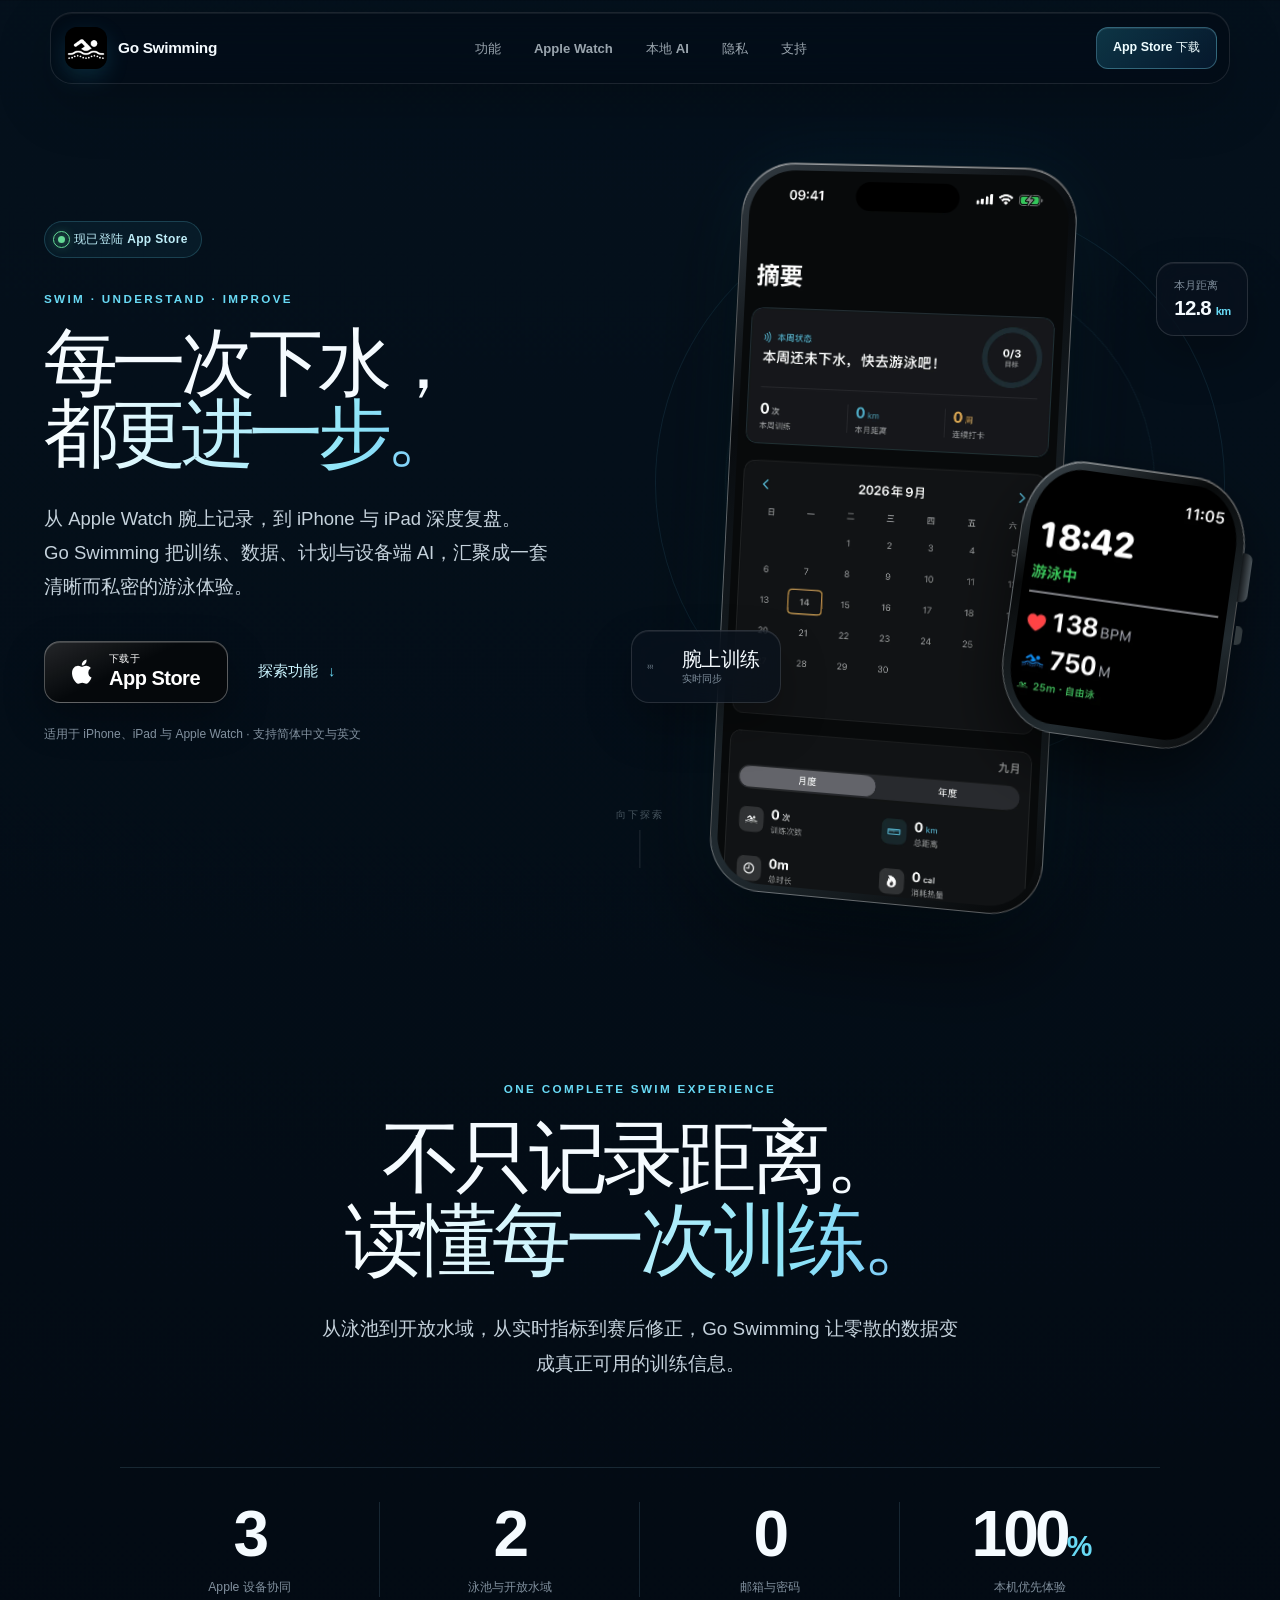
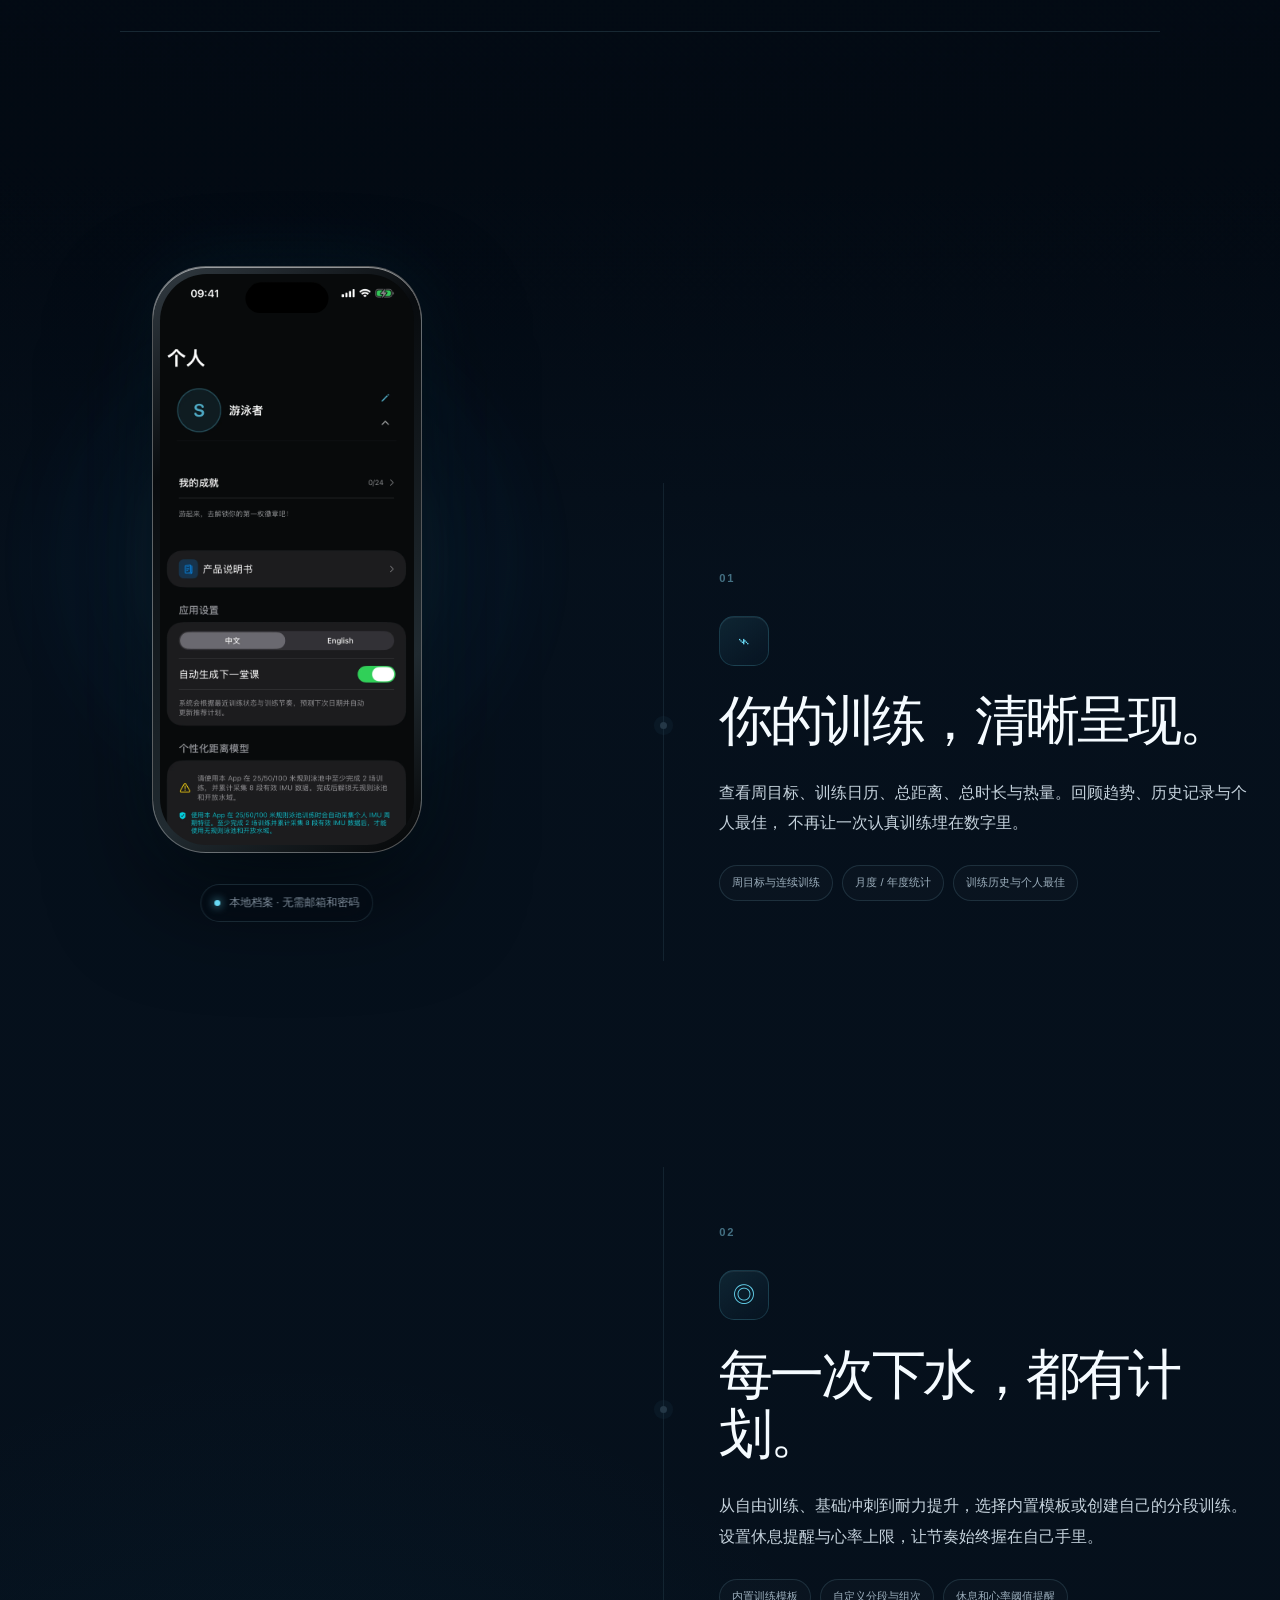
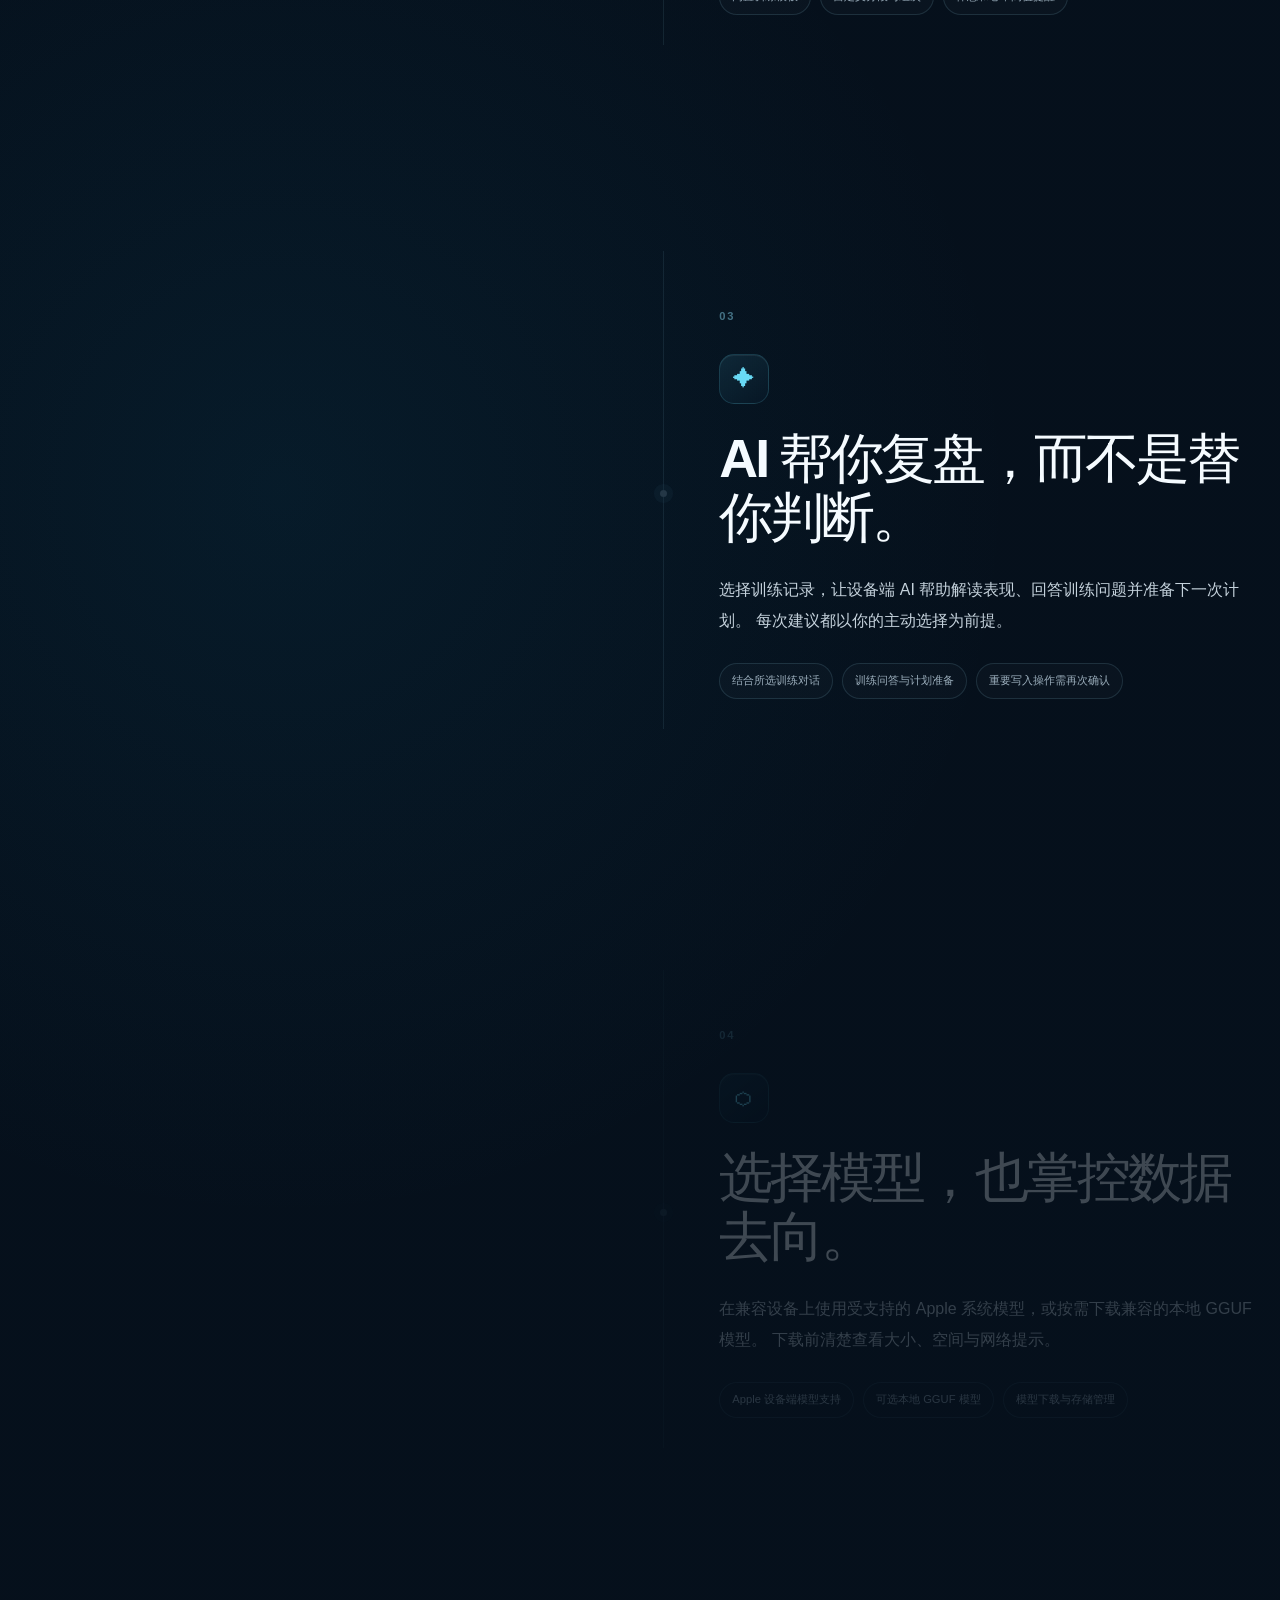
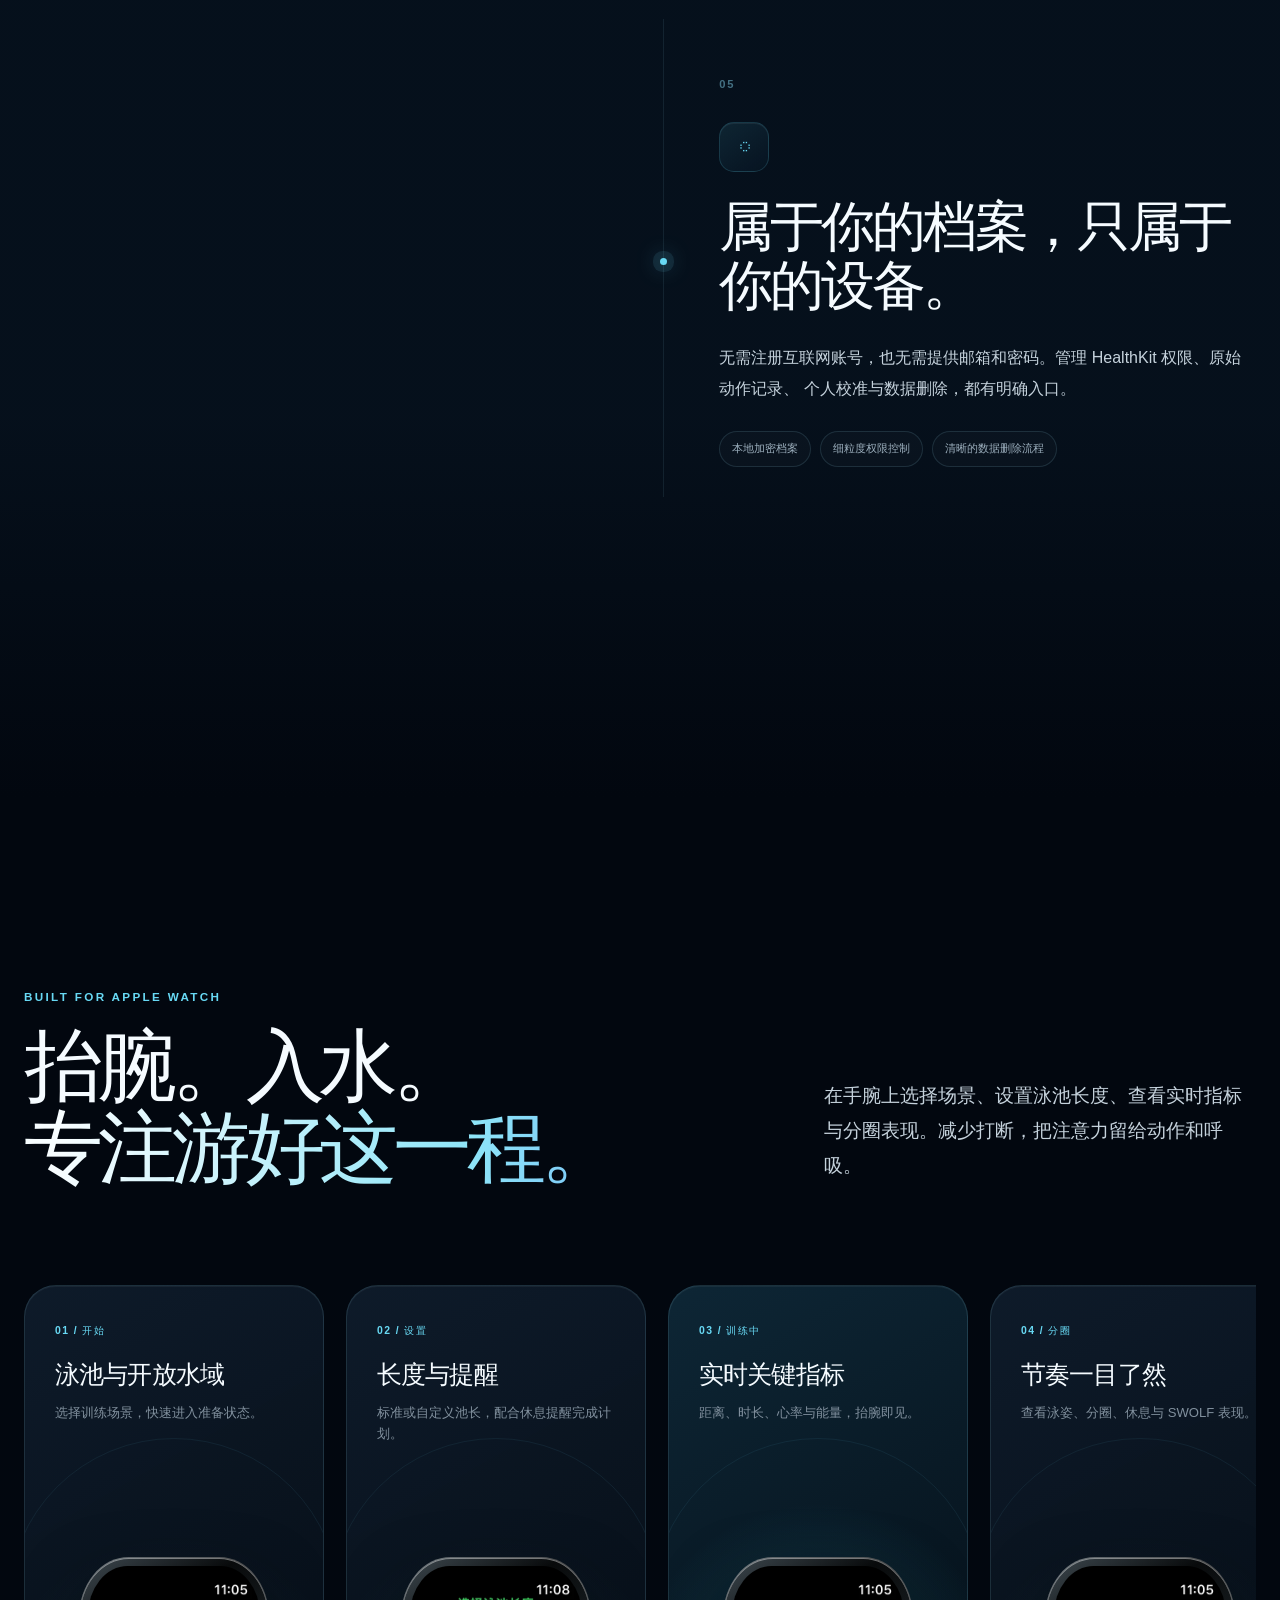
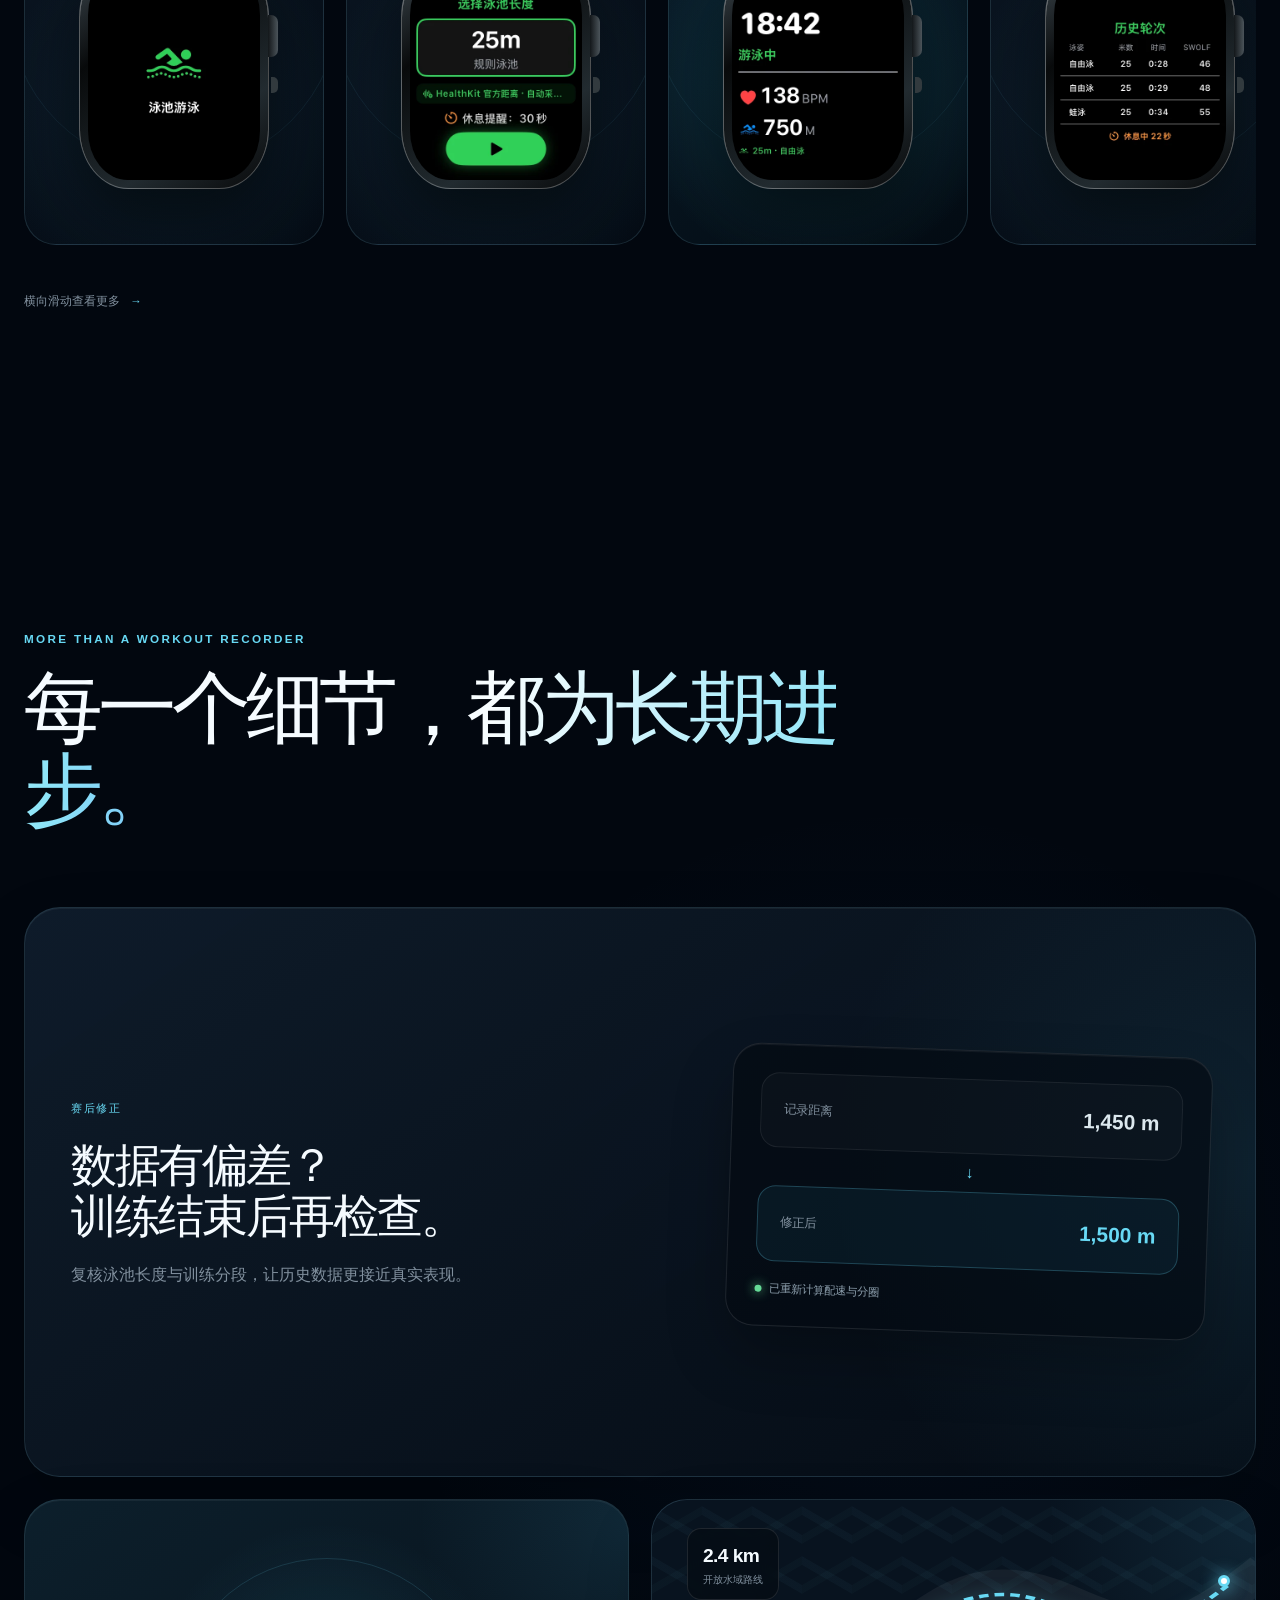
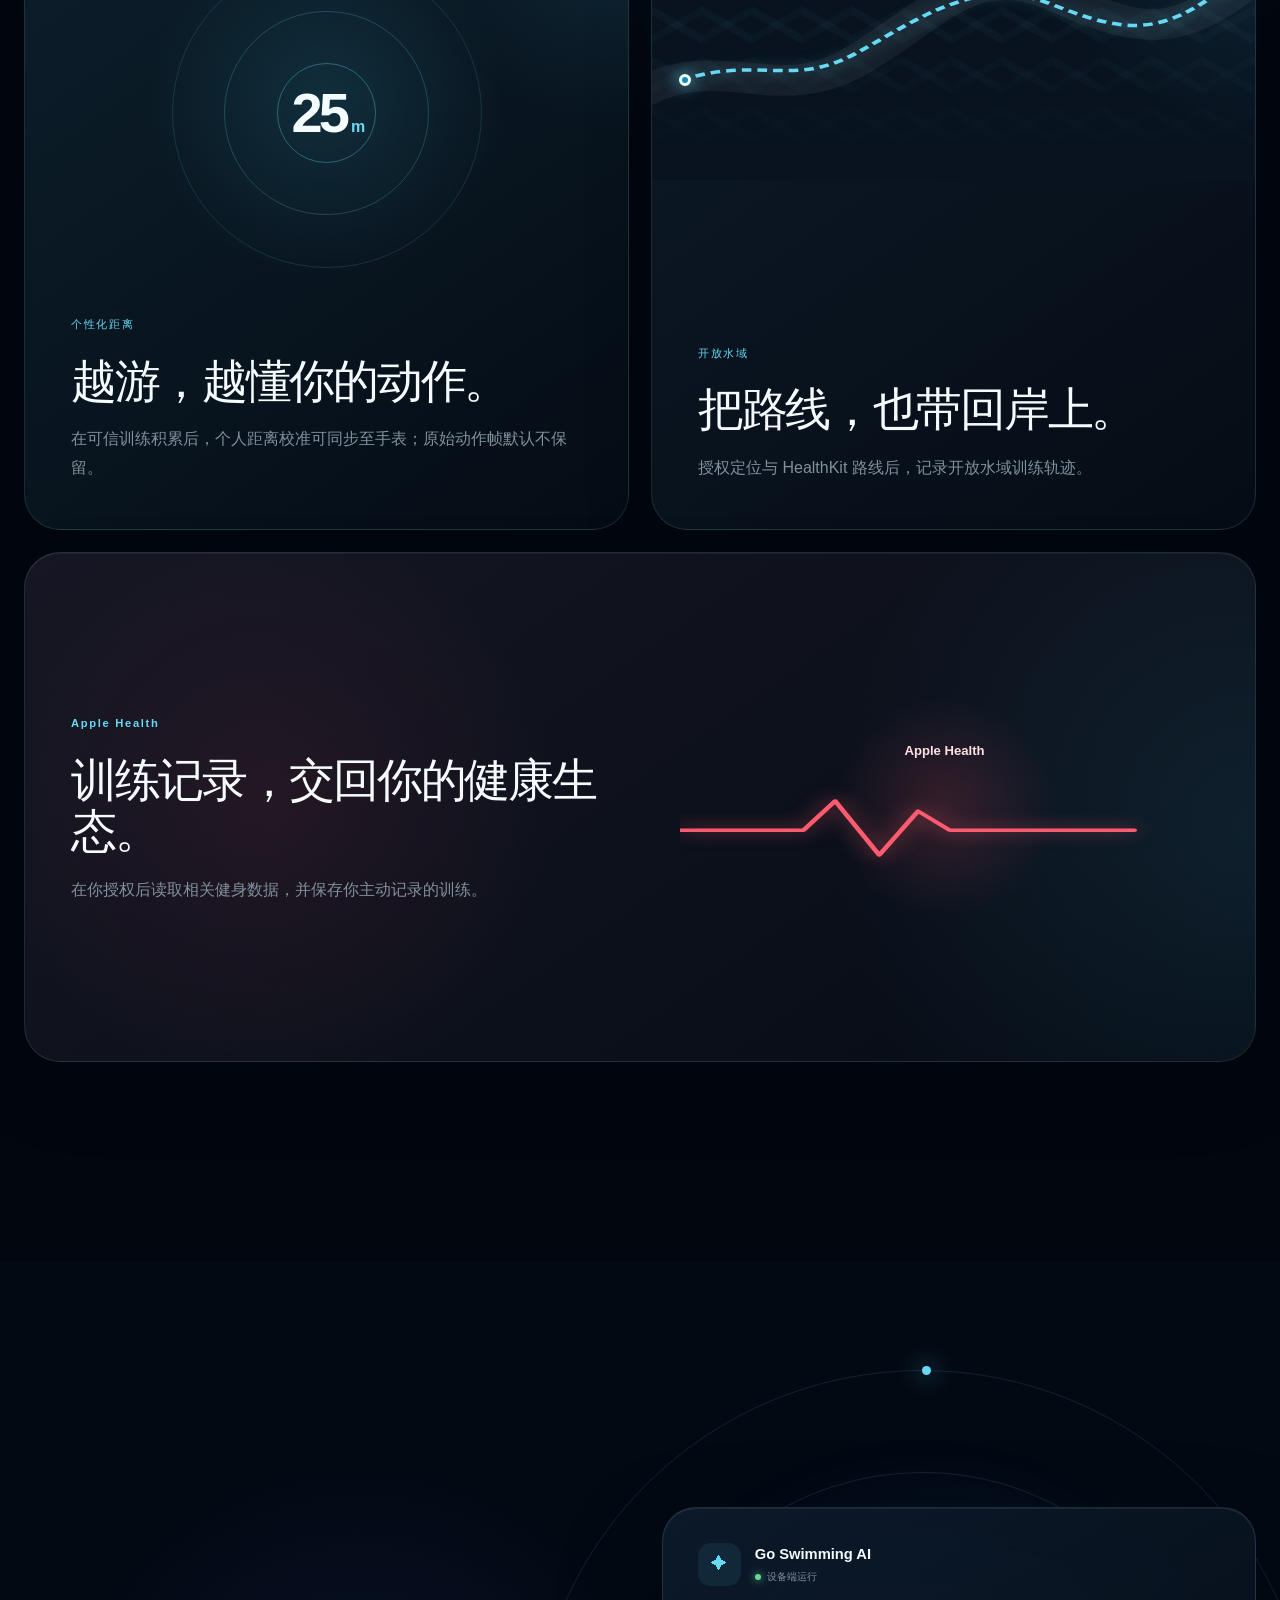
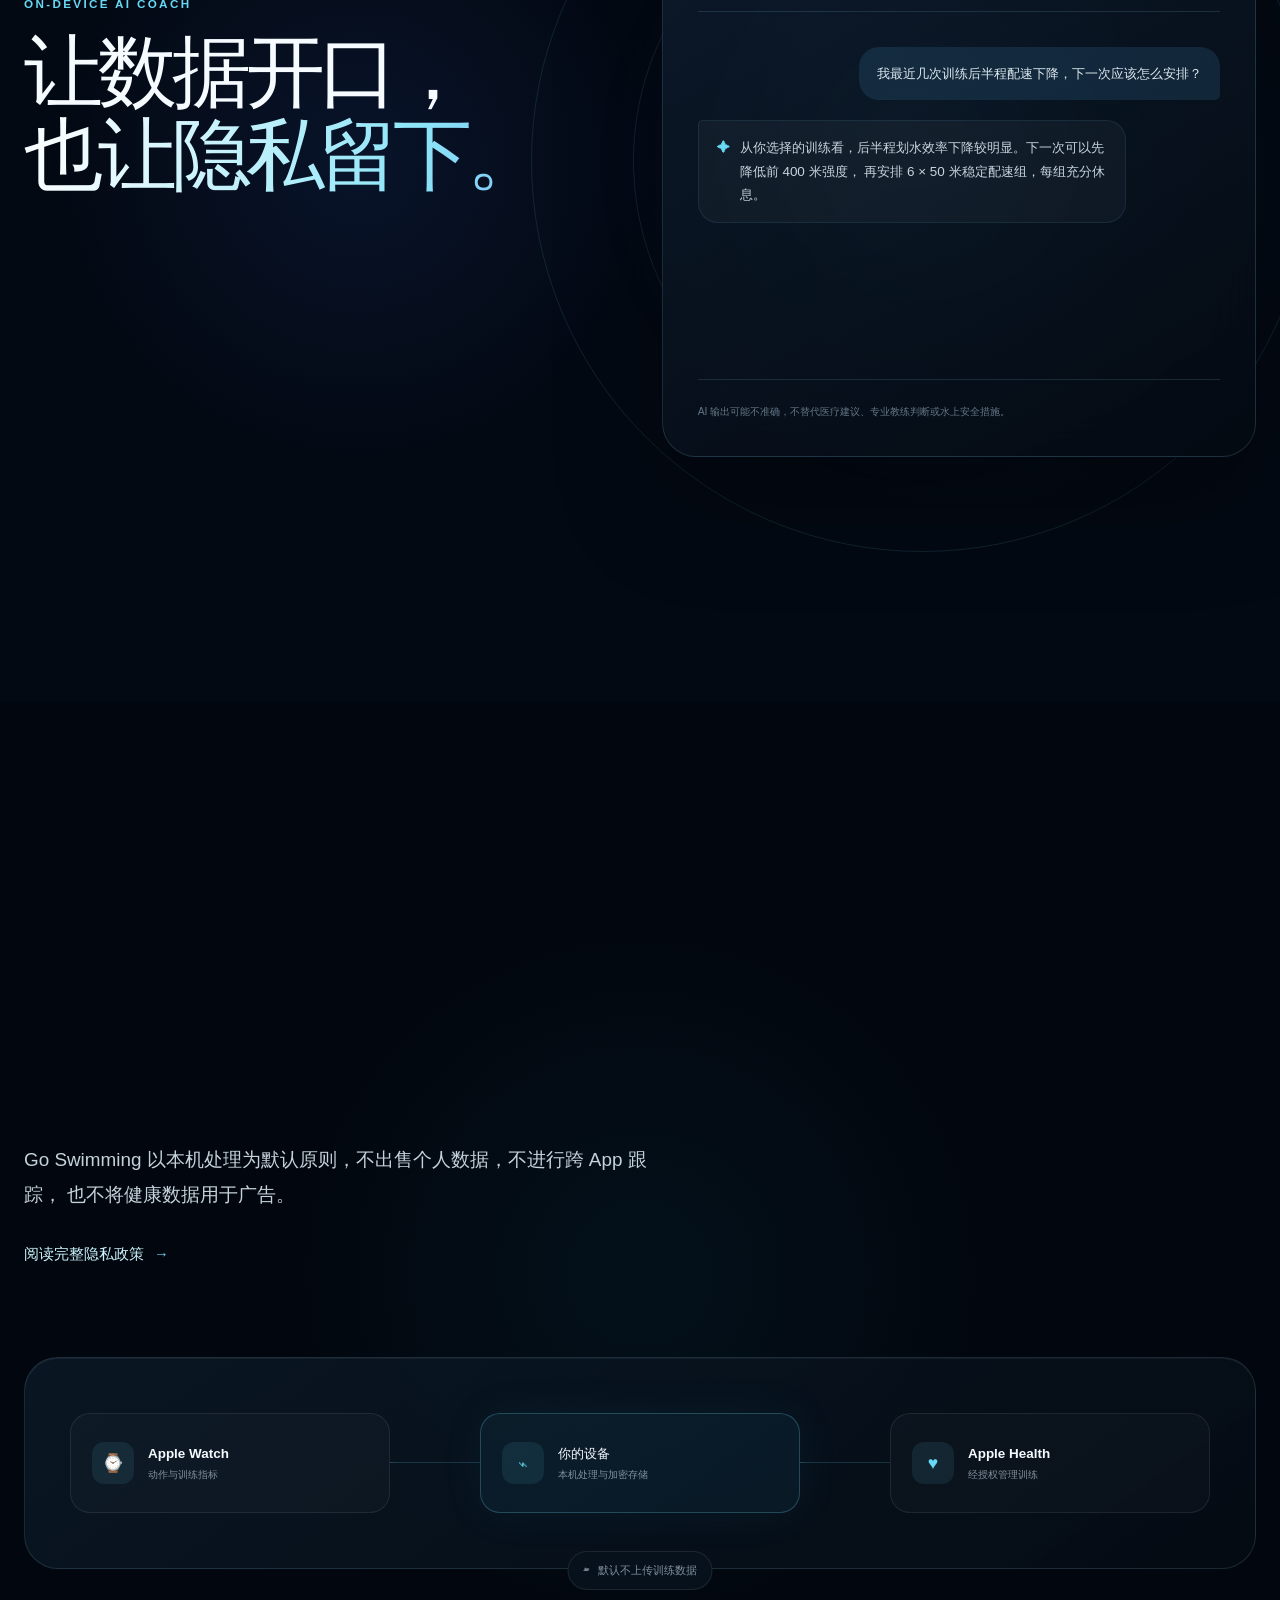
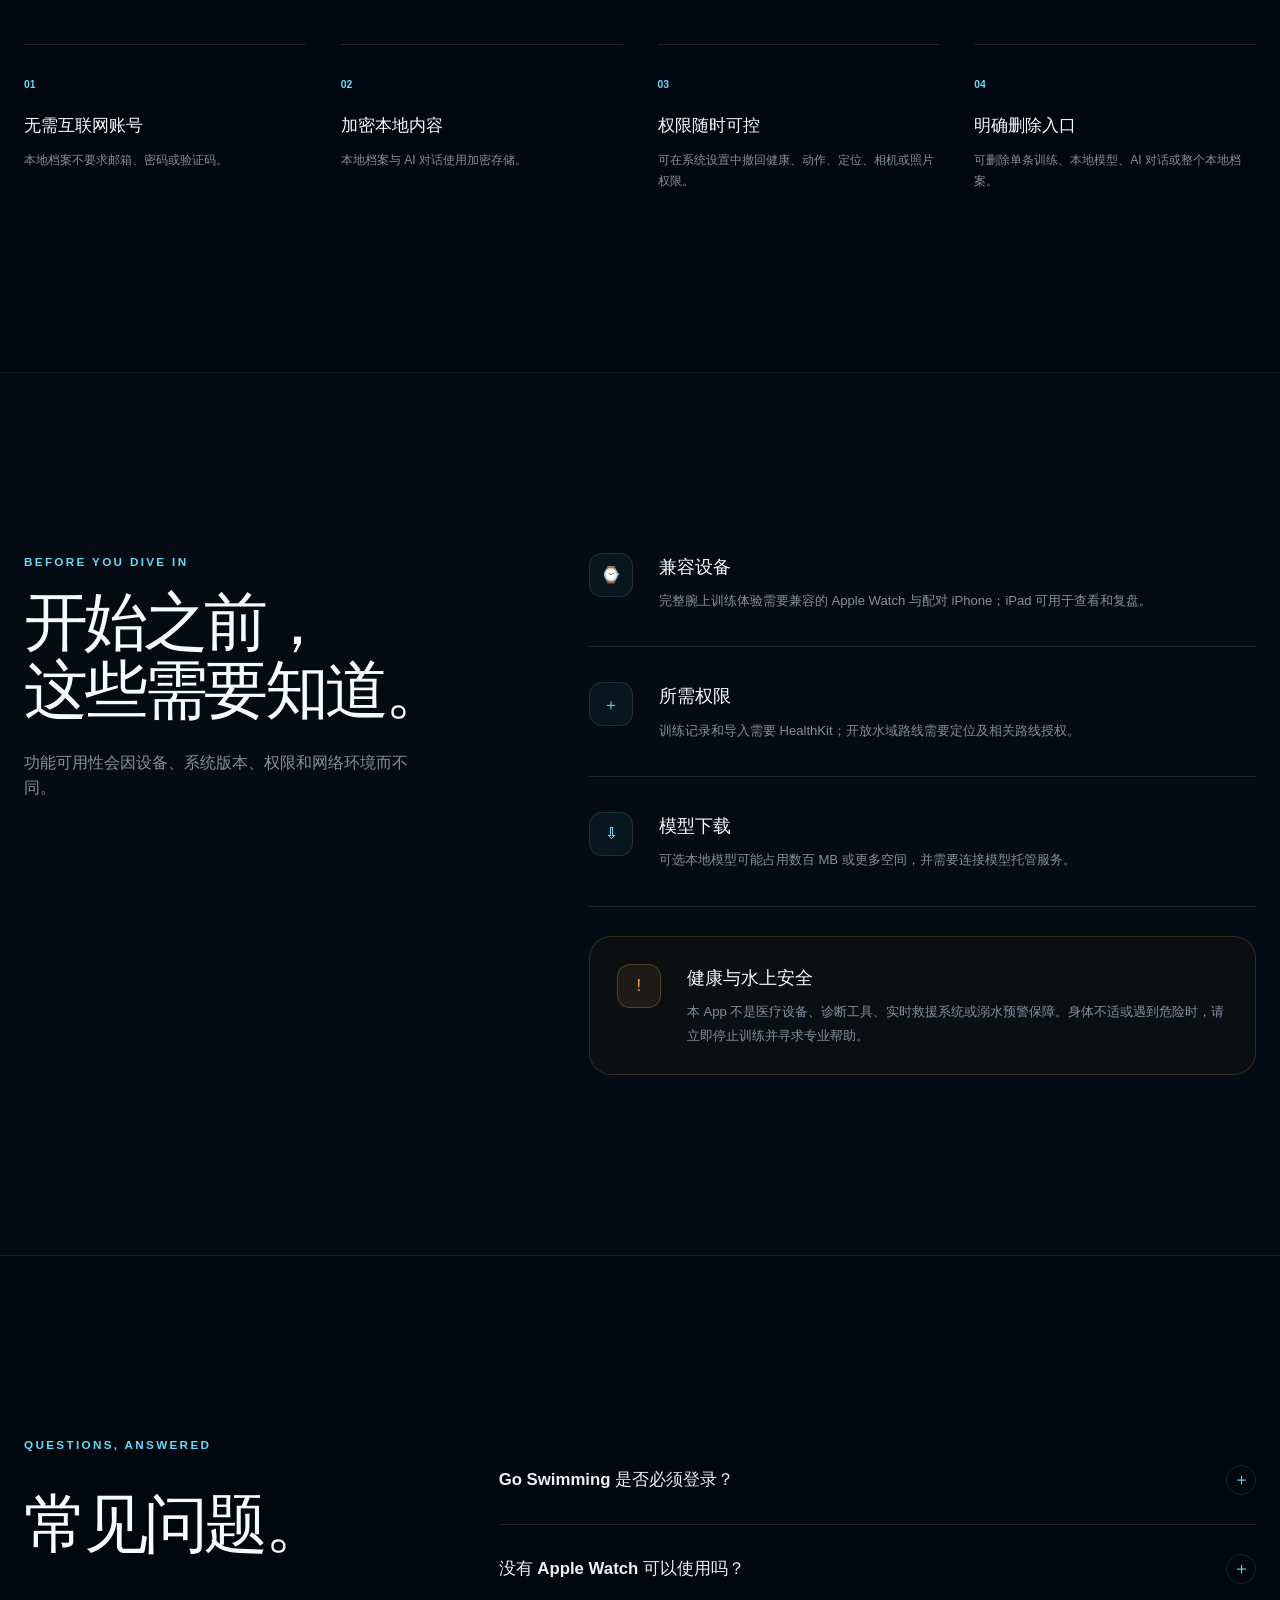
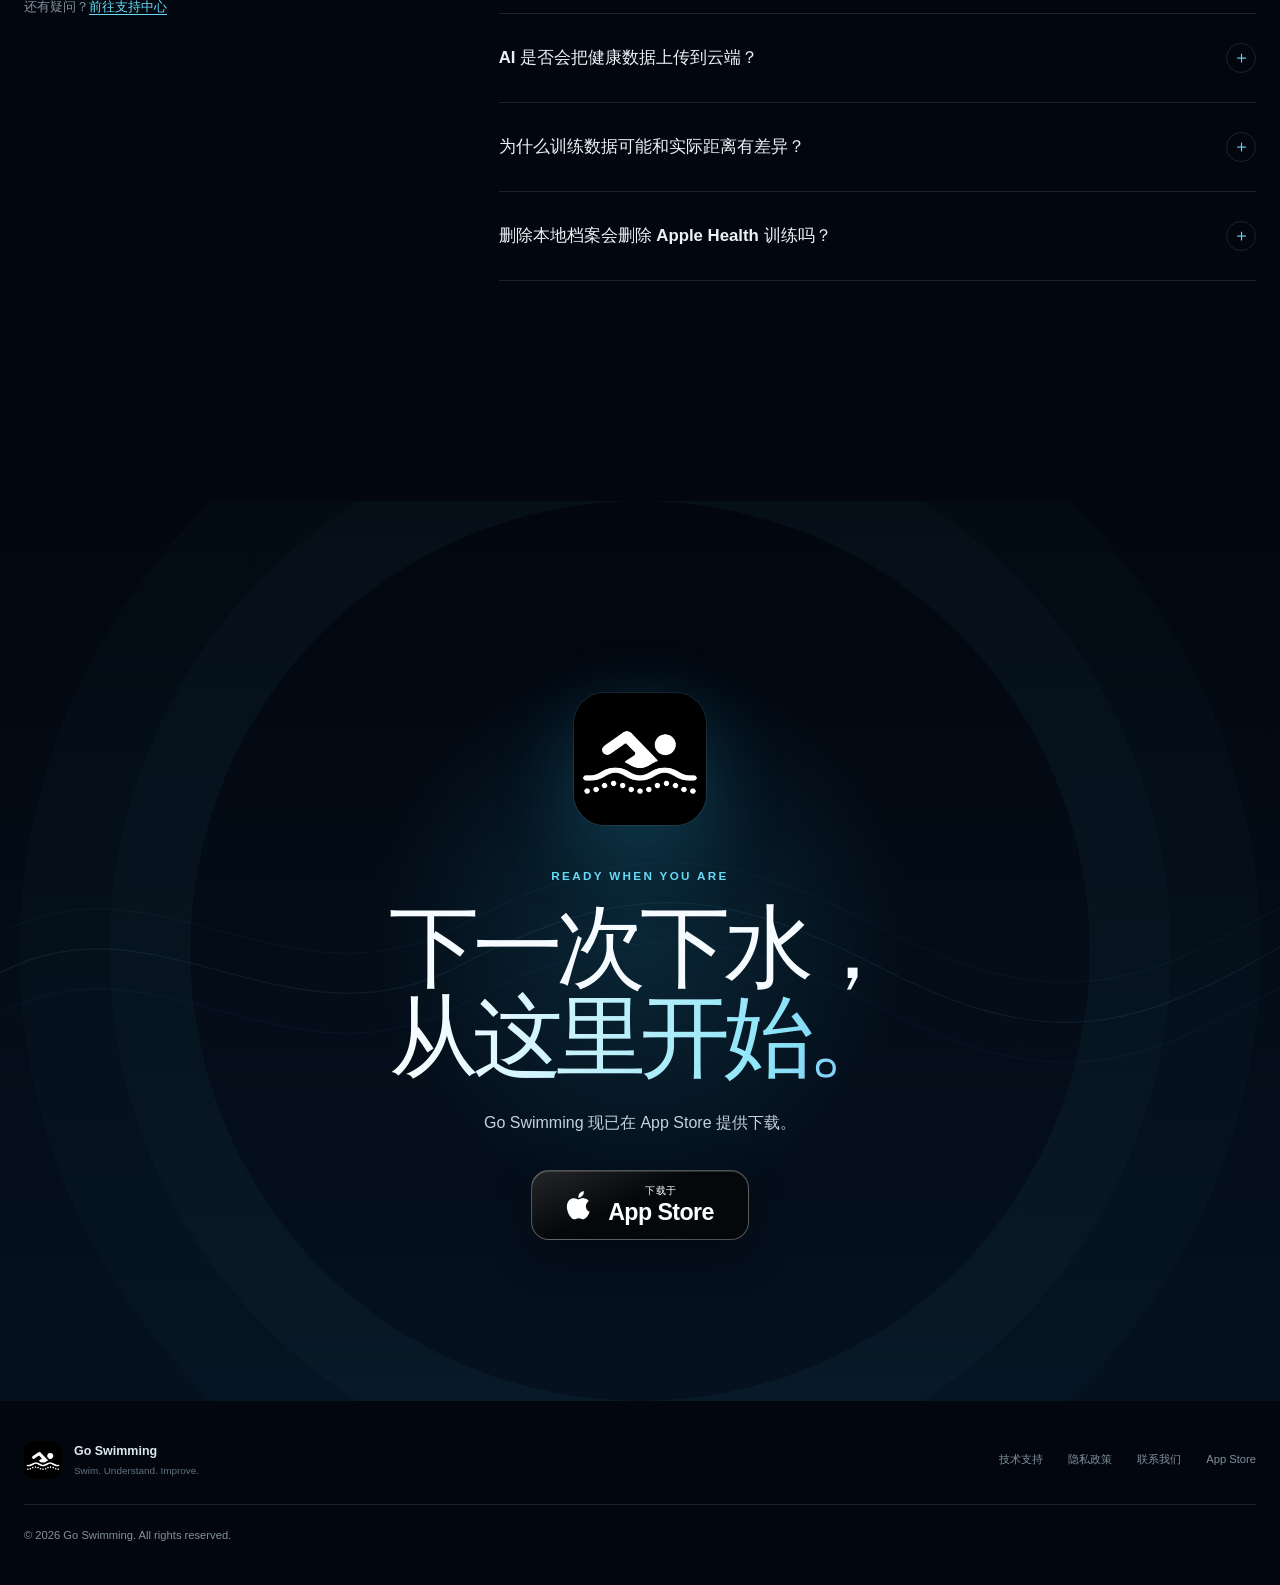
==== commit 69528467: "Add files via upload" ====
--- a/index.html
+++ b/index.html
@@ -145,6 +145,13 @@
 
         <div class="story-content">
           <article class="story-step is-active" data-target="summary" data-caption="训练摘要 · 一眼看懂近期状态">
+            <div class="mobile-story-device" aria-hidden="true">
+              <div class="device iphone">
+                <div class="device-speaker"></div>
+                <img src="assets/screens/summary.webp" alt="">
+              </div>
+              <p>训练摘要 · 一眼看懂近期状态</p>
+            </div>
             <p class="step-number">01</p>
             <div class="step-icon" aria-hidden="true">⌁</div>
             <h3>你的训练，清晰呈现。</h3>
@@ -160,6 +167,13 @@
           </article>
 
           <article class="story-step" data-target="plans" data-caption="训练计划 · 带着目标下水">
+            <div class="mobile-story-device" aria-hidden="true">
+              <div class="device iphone">
+                <div class="device-speaker"></div>
+                <img src="assets/screens/plans.webp" alt="">
+              </div>
+              <p>训练计划 · 带着目标下水</p>
+            </div>
             <p class="step-number">02</p>
             <div class="step-icon" aria-hidden="true">◎</div>
             <h3>每一次下水，都有计划。</h3>
@@ -175,6 +189,13 @@
           </article>
 
           <article class="story-step" data-target="ai" data-caption="AI 教练 · 结合已选训练进行复盘">
+            <div class="mobile-story-device" aria-hidden="true">
+              <div class="device iphone">
+                <div class="device-speaker"></div>
+                <img src="assets/screens/ai-coach.webp" alt="">
+              </div>
+              <p>AI 教练 · 结合已选训练进行复盘</p>
+            </div>
             <p class="step-number">03</p>
             <div class="step-icon" aria-hidden="true">✦</div>
             <h3>AI 帮你复盘，而不是替你判断。</h3>
@@ -190,6 +211,13 @@
           </article>
 
           <article class="story-step" data-target="models" data-caption="模型中心 · AI 能力由你选择">
+            <div class="mobile-story-device" aria-hidden="true">
+              <div class="device iphone">
+                <div class="device-speaker"></div>
+                <img src="assets/screens/model-center.webp" alt="">
+              </div>
+              <p>模型中心 · AI 能力由你选择</p>
+            </div>
             <p class="step-number">04</p>
             <div class="step-icon" aria-hidden="true">⬡</div>
             <h3>选择模型，也掌控数据去向。</h3>
@@ -205,6 +233,13 @@
           </article>
 
           <article class="story-step" data-target="profile" data-caption="本地档案 · 无需邮箱和密码">
+            <div class="mobile-story-device" aria-hidden="true">
+              <div class="device iphone">
+                <div class="device-speaker"></div>
+                <img src="assets/screens/profile.webp" alt="">
+              </div>
+              <p>本地档案 · 无需邮箱和密码</p>
+            </div>
             <p class="step-number">05</p>
             <div class="step-icon" aria-hidden="true">◌</div>
             <h3>属于你的档案，只属于你的设备。</h3>
@@ -232,6 +267,23 @@
           <p class="section-intro reveal">
             在手腕上选择场景、设置泳池长度、查看实时指标与分圈表现。减少打断，把注意力留给动作和呼吸。
           </p>
+        </div>
+
+        <div class="swipe-guide" aria-label="左右滑动查看五个 Apple Watch 界面">
+          <div class="swipe-gesture" aria-hidden="true">
+            <span>←</span><i></i><span>→</span>
+          </div>
+          <div class="swipe-guide-copy">
+            <strong>左右滑动查看</strong>
+            <small><b data-watch-index>1</b> / 5 个腕上界面</small>
+          </div>
+          <div class="swipe-dots" aria-label="Apple Watch 截图分页">
+            <button class="is-active" type="button" data-watch-dot="0" aria-label="查看第 1 个界面"></button>
+            <button type="button" data-watch-dot="1" aria-label="查看第 2 个界面"></button>
+            <button type="button" data-watch-dot="2" aria-label="查看第 3 个界面"></button>
+            <button type="button" data-watch-dot="3" aria-label="查看第 4 个界面"></button>
+            <button type="button" data-watch-dot="4" aria-label="查看第 5 个界面"></button>
+          </div>
         </div>
 
         <div class="watch-gallery">
--- a/styles.css
+++ b/styles.css
@@ -826,6 +826,10 @@
   transform: scale(1);
 }
 
+.mobile-story-device {
+  display: none;
+}
+
 .story-phone .device-speaker {
   z-index: 6;
 }
@@ -983,6 +987,10 @@
 
 .section-heading-row .section-intro {
   margin-bottom: 6px;
+}
+
+.swipe-guide {
+  display: none;
 }
 
 .watch-gallery {
@@ -2485,6 +2493,16 @@
   }
 }
 
+@keyframes swipe-hint {
+  0%,
+  100% {
+    transform: translateX(-13px);
+  }
+  50% {
+    transform: translateX(13px);
+  }
+}
+
 @media (max-width: 1120px) {
   .site-header {
     grid-template-columns: 1fr auto;
@@ -2601,52 +2619,63 @@
   }
 
   .story-visual {
-    top: 100px;
-    z-index: 4;
-    height: 53vh;
-    min-height: 470px;
-    pointer-events: none;
+    display: none;
+  }
+
+  .story-content {
+    padding-block: 90px 80px;
+    display: grid;
+    gap: 24px;
+  }
+
+  .story-step {
+    min-height: 0;
+    padding: 52px 38px;
+    display: block;
+    overflow: hidden;
+    border: 1px solid var(--line);
+    border-radius: 34px;
     background:
-      linear-gradient(180deg, rgba(6, 17, 29, 0.98) 76%, transparent);
-  }
-
-  .story-phone {
-    width: min(210px, 27vh);
-  }
-
-  .story-screen {
-    border-radius: 37px;
-  }
-
-  .story-phone .device-speaker {
-    top: 14px;
-    height: 22px;
-  }
-
-  .visual-caption {
-    bottom: 4%;
-  }
-
-  .story-content {
-    margin-top: -10vh;
-    padding-block: 0 15vh;
-  }
-
-  .story-step {
-    min-height: 70vh;
-    padding: 35vh 8px 8vh 55px;
-  }
-
-  .story-step::before {
-    left: 15px;
-  }
-
+      radial-gradient(circle at 50% 24%, rgba(48, 164, 201, 0.11), transparent 30%),
+      linear-gradient(150deg, rgba(13, 28, 42, 0.92), rgba(5, 12, 21, 0.97));
+    box-shadow: inset 0 1px rgba(255, 255, 255, 0.045);
+    opacity: 1;
+    transform: none;
+  }
+
+  .story-step::before,
   .story-step::after {
-    left: 12px;
+    display: none;
+  }
+
+  .mobile-story-device {
+    margin: 0 auto 44px;
+    display: flex;
+    flex-direction: column;
+    align-items: center;
+  }
+
+  .mobile-story-device .device.iphone {
+    width: min(250px, 58vw);
+  }
+
+  .mobile-story-device .device-speaker {
+    z-index: 3;
+  }
+
+  .mobile-story-device p {
+    margin: 22px 0 0;
+    padding: 8px 12px;
+    border: 1px solid var(--line);
+    border-radius: 999px;
+    color: var(--muted);
+    background: rgba(4, 11, 19, 0.72);
+    font-size: 0.66rem;
+    white-space: nowrap;
   }
 
   .story-step h3 {
-    font-size: clamp(2.4rem, 9vw, 4rem);
+    font-size: clamp(2.4rem, 7.5vw, 4rem);
   }
 
   .section-heading-row {
@@ -2658,11 +2687,115 @@
     padding-block: 140px 100px;
   }
 
+  .swipe-guide {
+    margin: 42px 0 17px;
+    padding: 15px 16px;
+    display: grid;
+    grid-template-columns: 86px 1fr;
+    align-items: center;
+    gap: 14px;
+    border: 1px solid rgba(104, 217, 244, 0.2);
+    border-radius: 20px;
+    background:
+      linear-gradient(135deg, rgba(45, 157, 192, 0.11), rgba(21, 55, 88, 0.06));
+    box-shadow: inset 0 1px rgba(255, 255, 255, 0.05);
+  }
+
+  .swipe-gesture {
+    position: relative;
+    height: 42px;
+    display: flex;
+    align-items: center;
+    justify-content: space-between;
+    color: rgba(143, 226, 246, 0.58);
+    font-size: 1rem;
+  }
+
+  .swipe-gesture::before {
+    position: absolute;
+    top: 50%;
+    right: 13px;
+    left: 13px;
+    height: 1px;
+    content: "";
+    background: rgba(104, 217, 244, 0.17);
+  }
+
+  .swipe-gesture i {
+    position: relative;
+    z-index: 2;
+    width: 30px;
+    height: 30px;
+    border: 1px solid rgba(143, 226, 246, 0.32);
+    border-radius: 50%;
+    background:
+      radial-gradient(circle, var(--aqua) 0 3px, transparent 4px),
+      rgba(31, 107, 139, 0.2);
+    box-shadow: 0 0 18px rgba(104, 217, 244, 0.12);
+    animation: swipe-hint 1.8s var(--ease-out) infinite;
+  }
+
+  .swipe-guide-copy {
+    display: flex;
+    flex-direction: column;
+  }
+
+  .swipe-guide-copy strong {
+    font-size: 0.87rem;
+    font-weight: 620;
+  }
+
+  .swipe-guide-copy small {
+    margin-top: 2px;
+    color: var(--muted);
+    font-size: 0.65rem;
+  }
+
+  .swipe-guide-copy b {
+    color: var(--aqua);
+    font-weight: 650;
+  }
+
+  .swipe-dots {
+    grid-column: 1 / -1;
+    height: 16px;
+    display: flex;
+    align-items: center;
+    justify-content: center;
+    gap: 7px;
+  }
+
+  .swipe-dots button {
+    width: 6px;
+    height: 6px;
+    padding: 0;
+    border: 0;
+    border-radius: 999px;
+    background: rgba(157, 203, 218, 0.25);
+    cursor: pointer;
+    transition:
+      width 0.3s var(--ease-out),
+      background 0.3s ease,
+      box-shadow 0.3s ease;
+  }
+
+  .swipe-dots button.is-active {
+    width: 24px;
+    background: var(--aqua);
+    box-shadow: 0 0 10px rgba(104, 217, 244, 0.5);
+  }
+
   .watch-gallery {
     width: calc(100vw - 17px);
-    margin-top: 60px;
-    padding-right: 34px;
-    grid-auto-columns: minmax(285px, 76vw);
+    margin-top: 0;
+    padding: 8px 55px 38px 0;
+    grid-auto-columns: minmax(270px, 76vw);
+    gap: 15px;
+    scroll-padding-inline: 0 55px;
+  }
+
+  .gallery-hint {
+    display: none;
   }
 
   .bento-section {
@@ -2927,49 +3060,38 @@
     width: calc(100% - 26px);
   }
 
-  .story-visual {
-    top: 82px;
-    height: 49vh;
-    min-height: 410px;
-  }
-
-  .story-phone {
-    width: min(185px, 26vh);
-    border-radius: 39px !important;
-  }
-
-  .story-phone .story-screen {
-    border-radius: 33px;
-  }
-
-  .story-phone .device-speaker {
-    top: 12px;
-    height: 19px;
-  }
-
-  .visual-caption {
-    max-width: 95%;
-    bottom: 0;
+  .story-content {
+    padding-block: 75px 60px;
+    gap: 17px;
+  }
+
+  .story-step {
+    padding: 34px 23px 38px;
+    border-radius: 27px;
+  }
+
+  .mobile-story-device {
+    margin-bottom: 34px;
+  }
+
+  .mobile-story-device .device.iphone {
+    width: min(224px, 68vw);
+    border-radius: 45px;
+  }
+
+  .mobile-story-device .device.iphone img {
+    border-radius: 38px;
+  }
+
+  .mobile-story-device .device-speaker {
+    top: 14px;
+    height: 23px;
+  }
+
+  .mobile-story-device p {
+    max-width: 100%;
     overflow: hidden;
-    font-size: 0.61rem;
     text-overflow: ellipsis;
-  }
-
-  .story-content {
-    margin-top: -4vh;
-  }
-
-  .story-step {
-    min-height: 71vh;
-    padding: 32vh 2px 9vh 40px;
-  }
-
-  .story-step::before {
-    left: 9px;
-  }
-
-  .story-step::after {
-    left: 6px;
   }
 
   .story-step h3 {
@@ -3000,9 +3122,13 @@
     padding-block: 115px 80px;
   }
 
+  .swipe-guide {
+    margin-top: 34px;
+  }
+
   .watch-gallery {
-    margin-top: 48px;
-    grid-auto-columns: 82vw;
+    margin-top: 0;
+    grid-auto-columns: 76vw;
   }
 
   .watch-card {
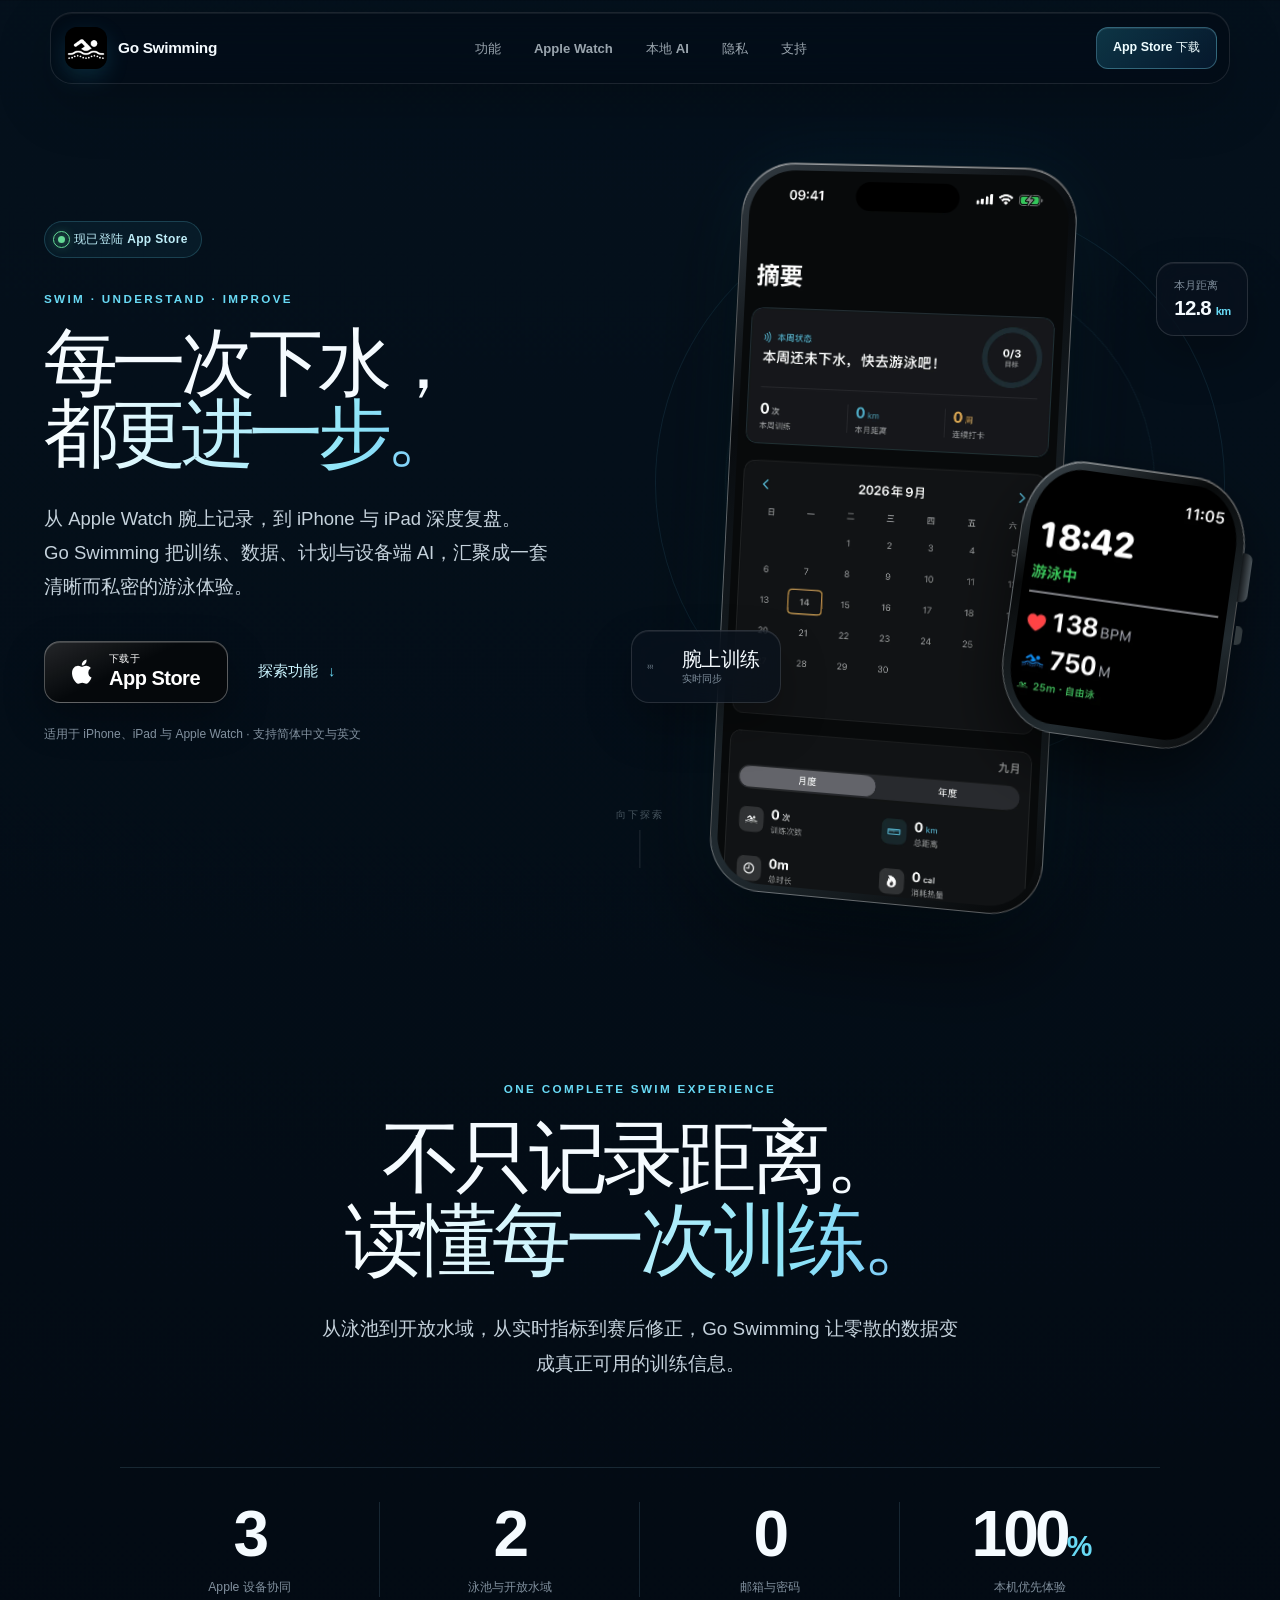
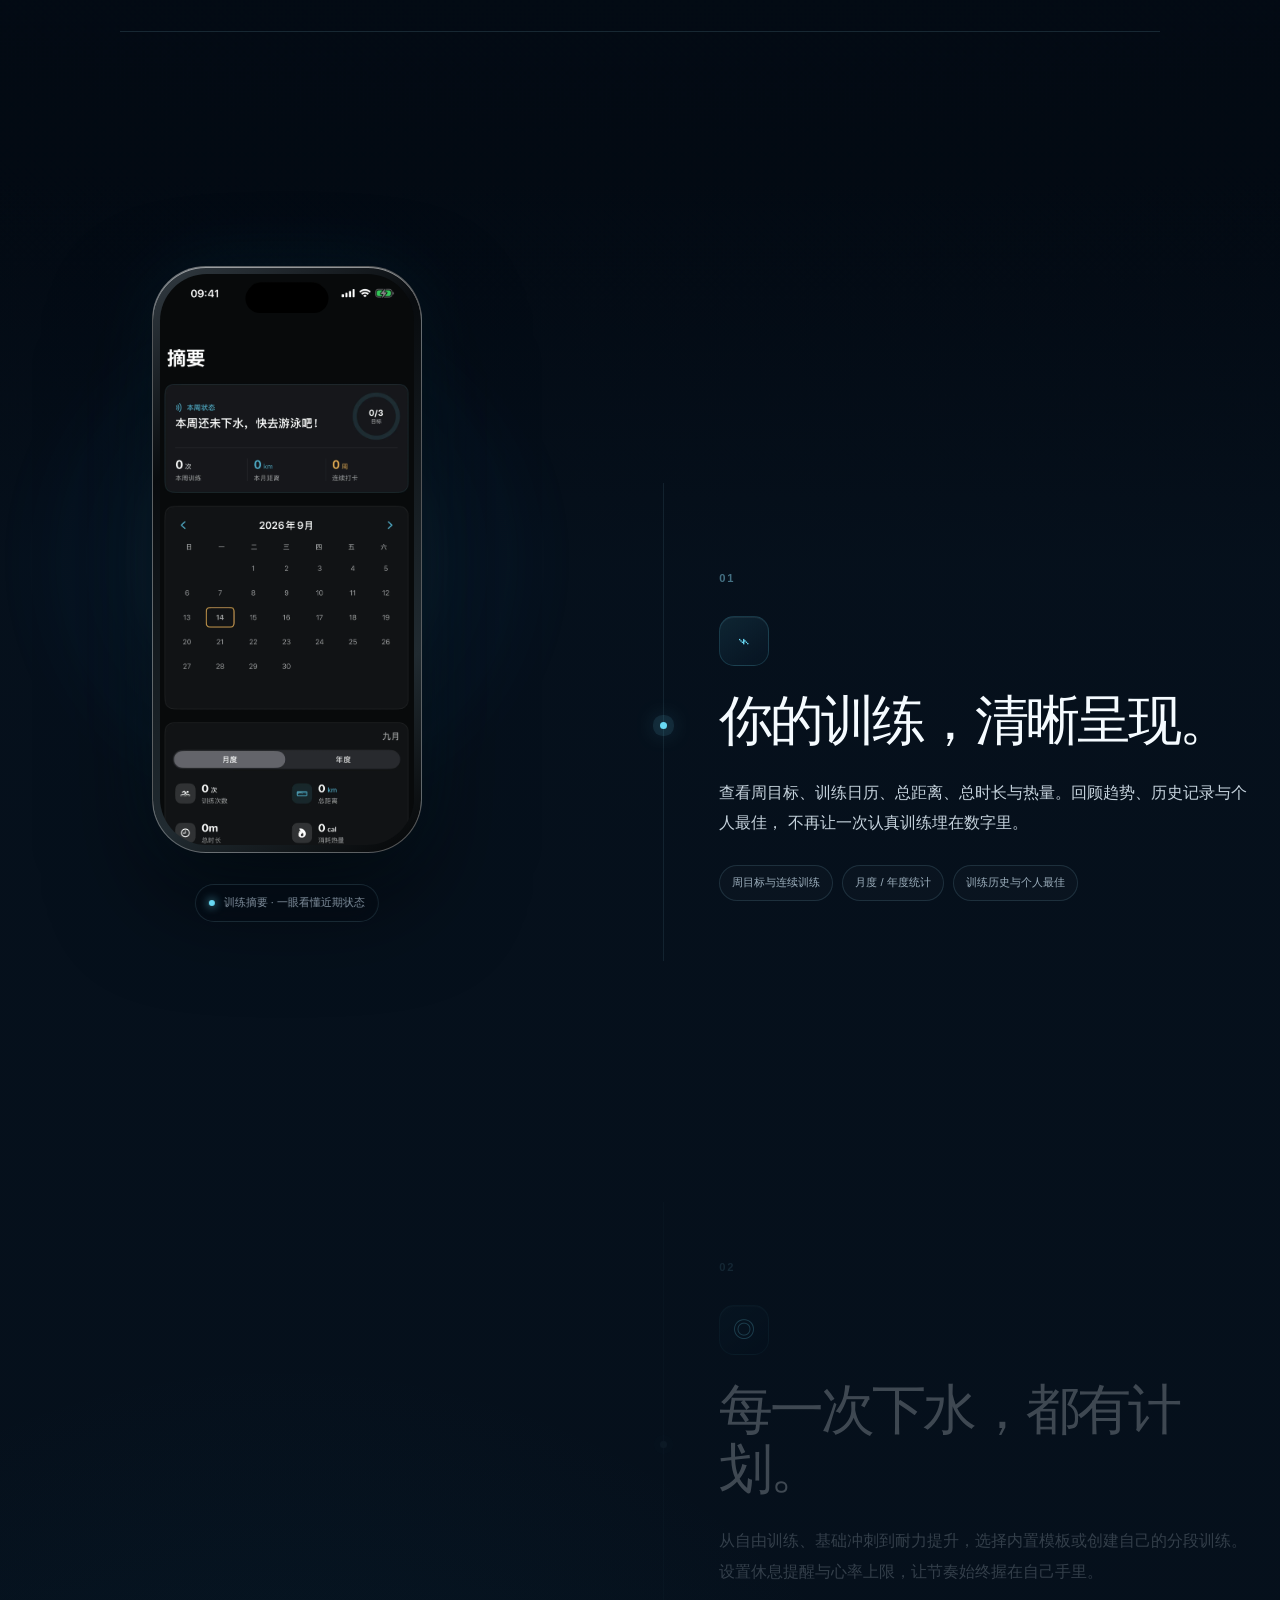
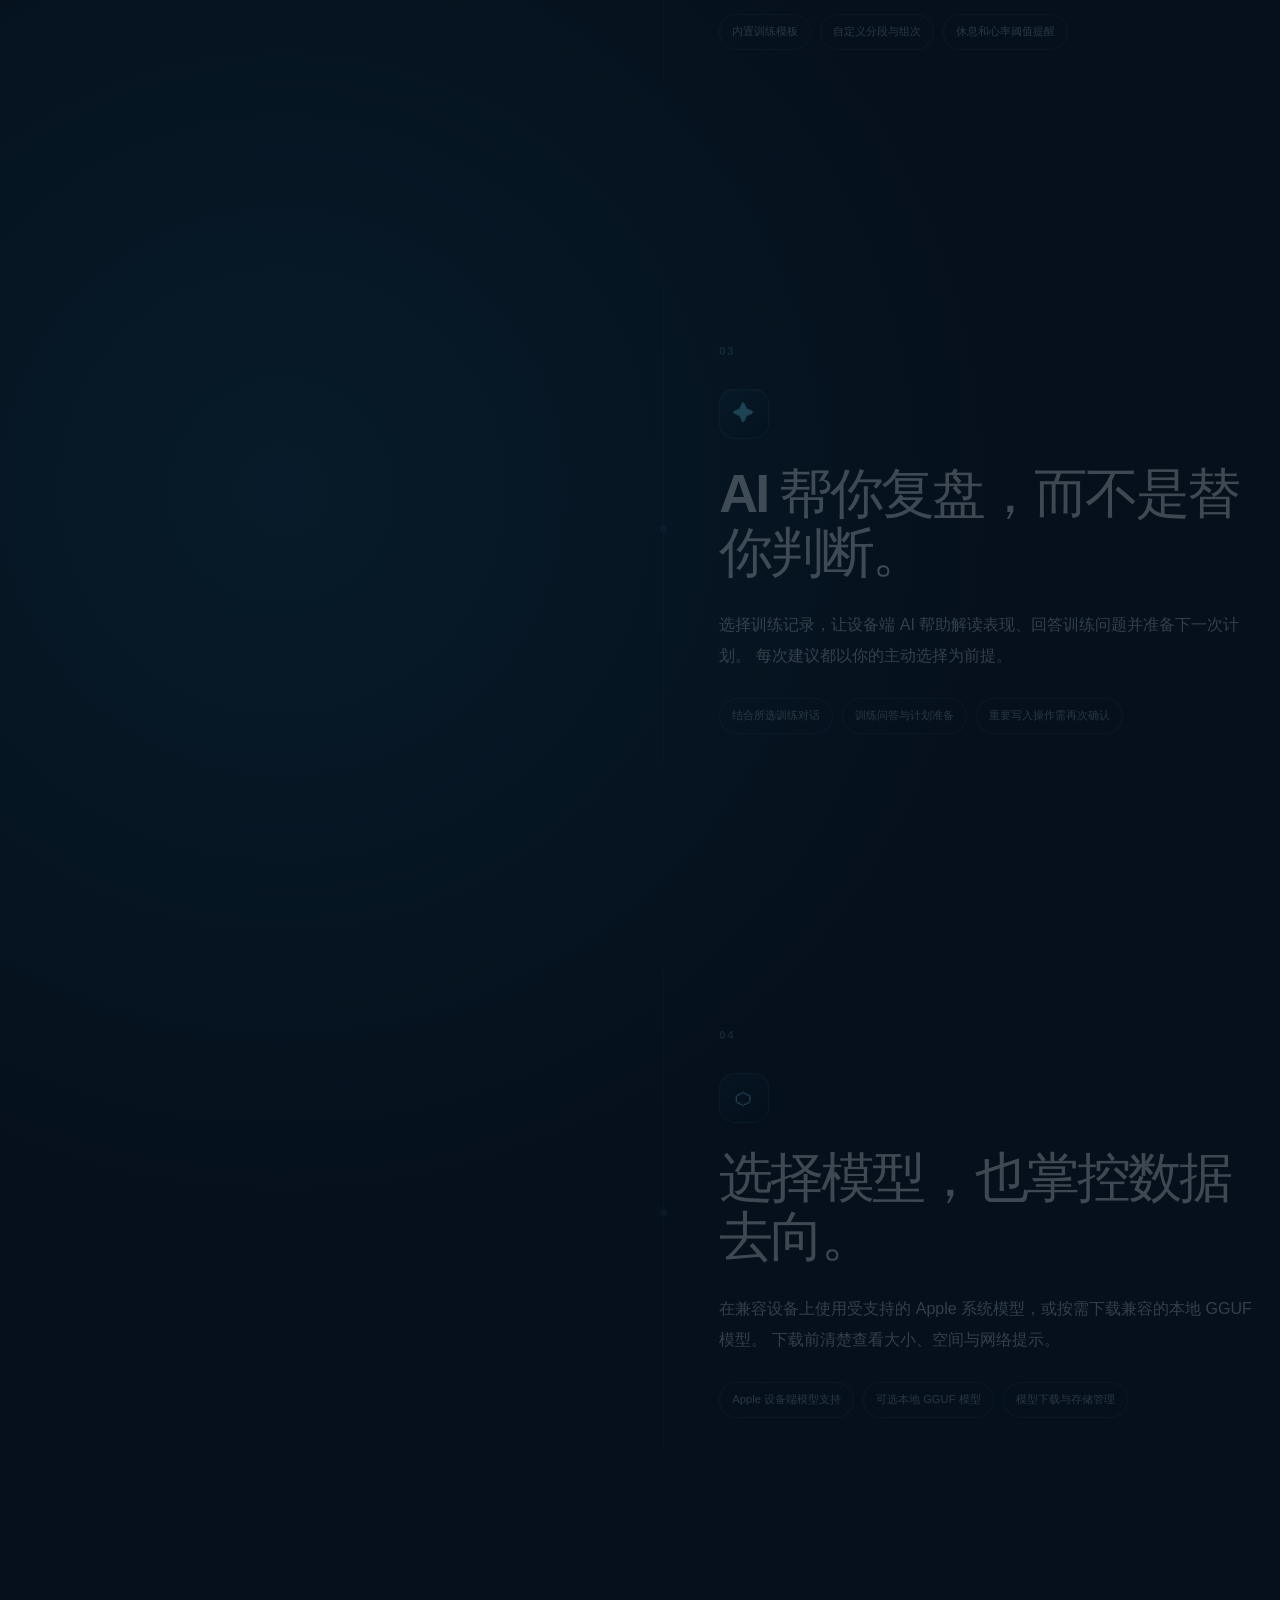
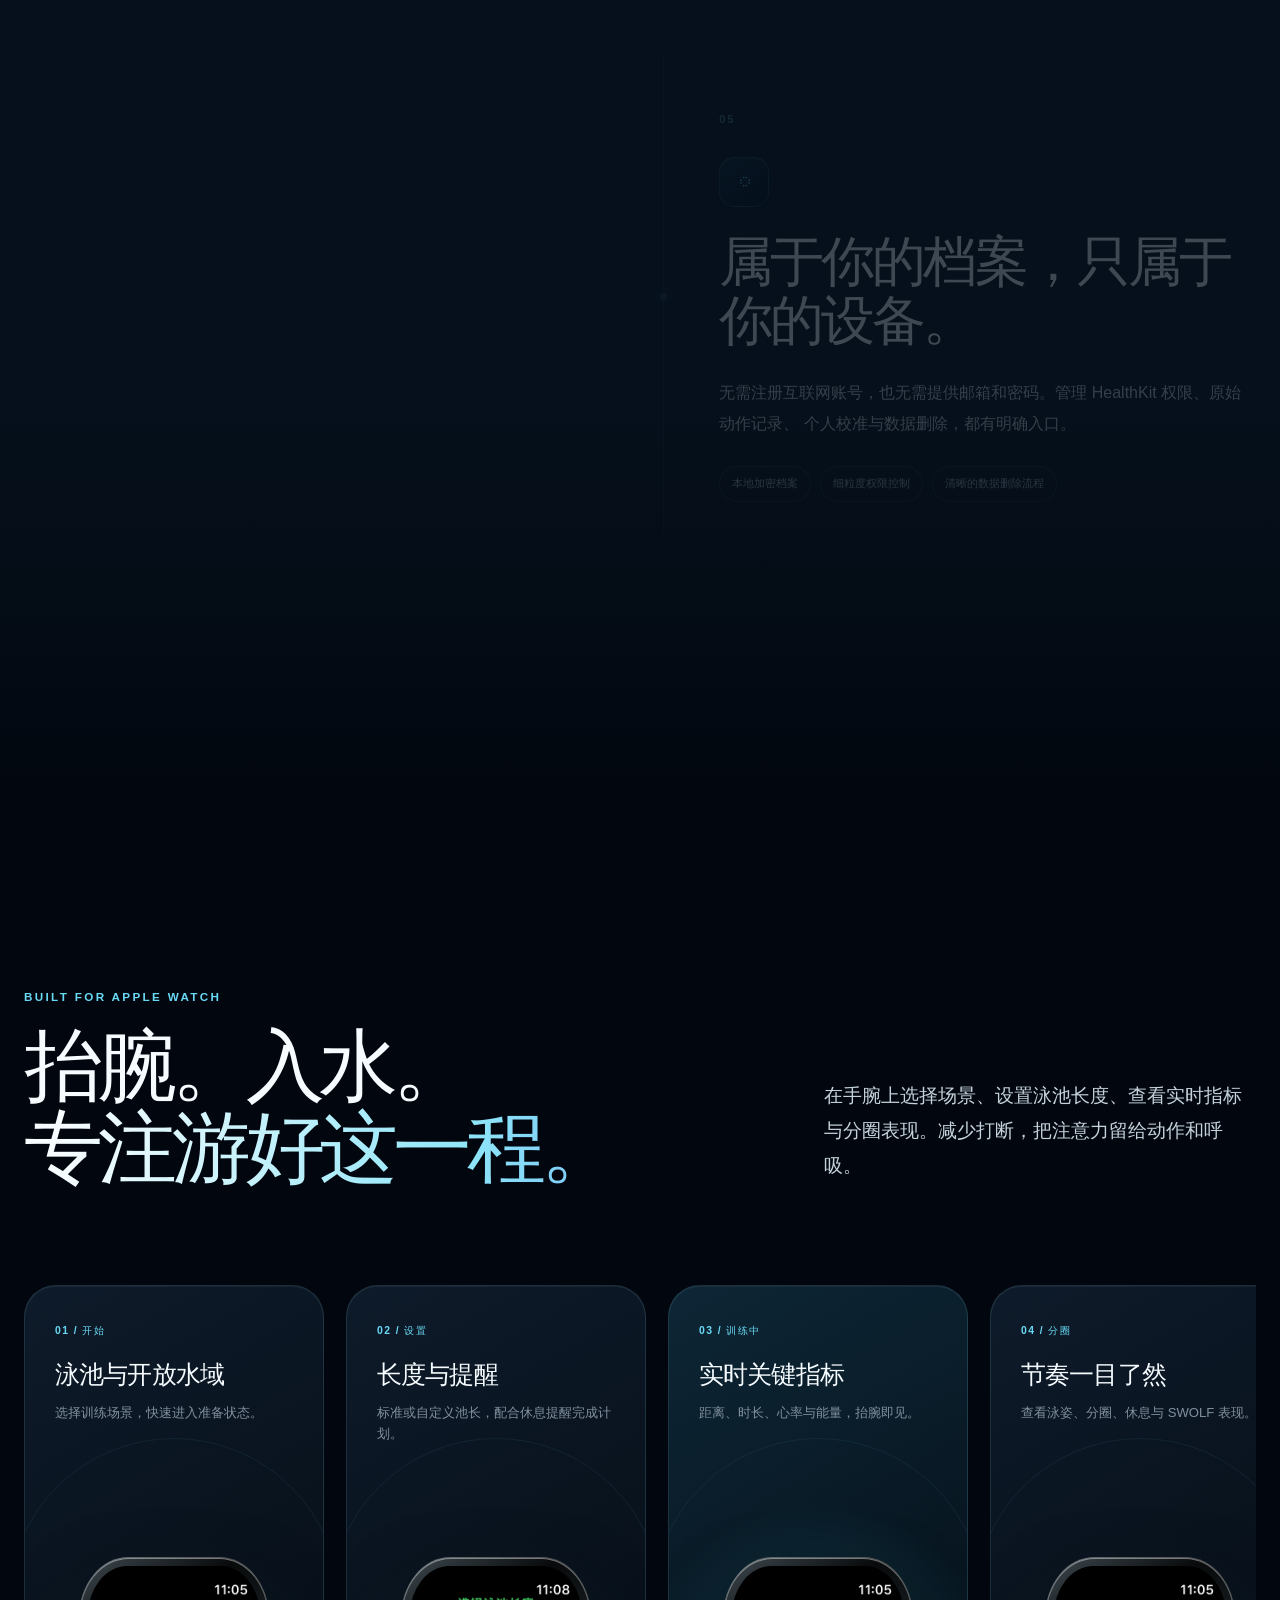
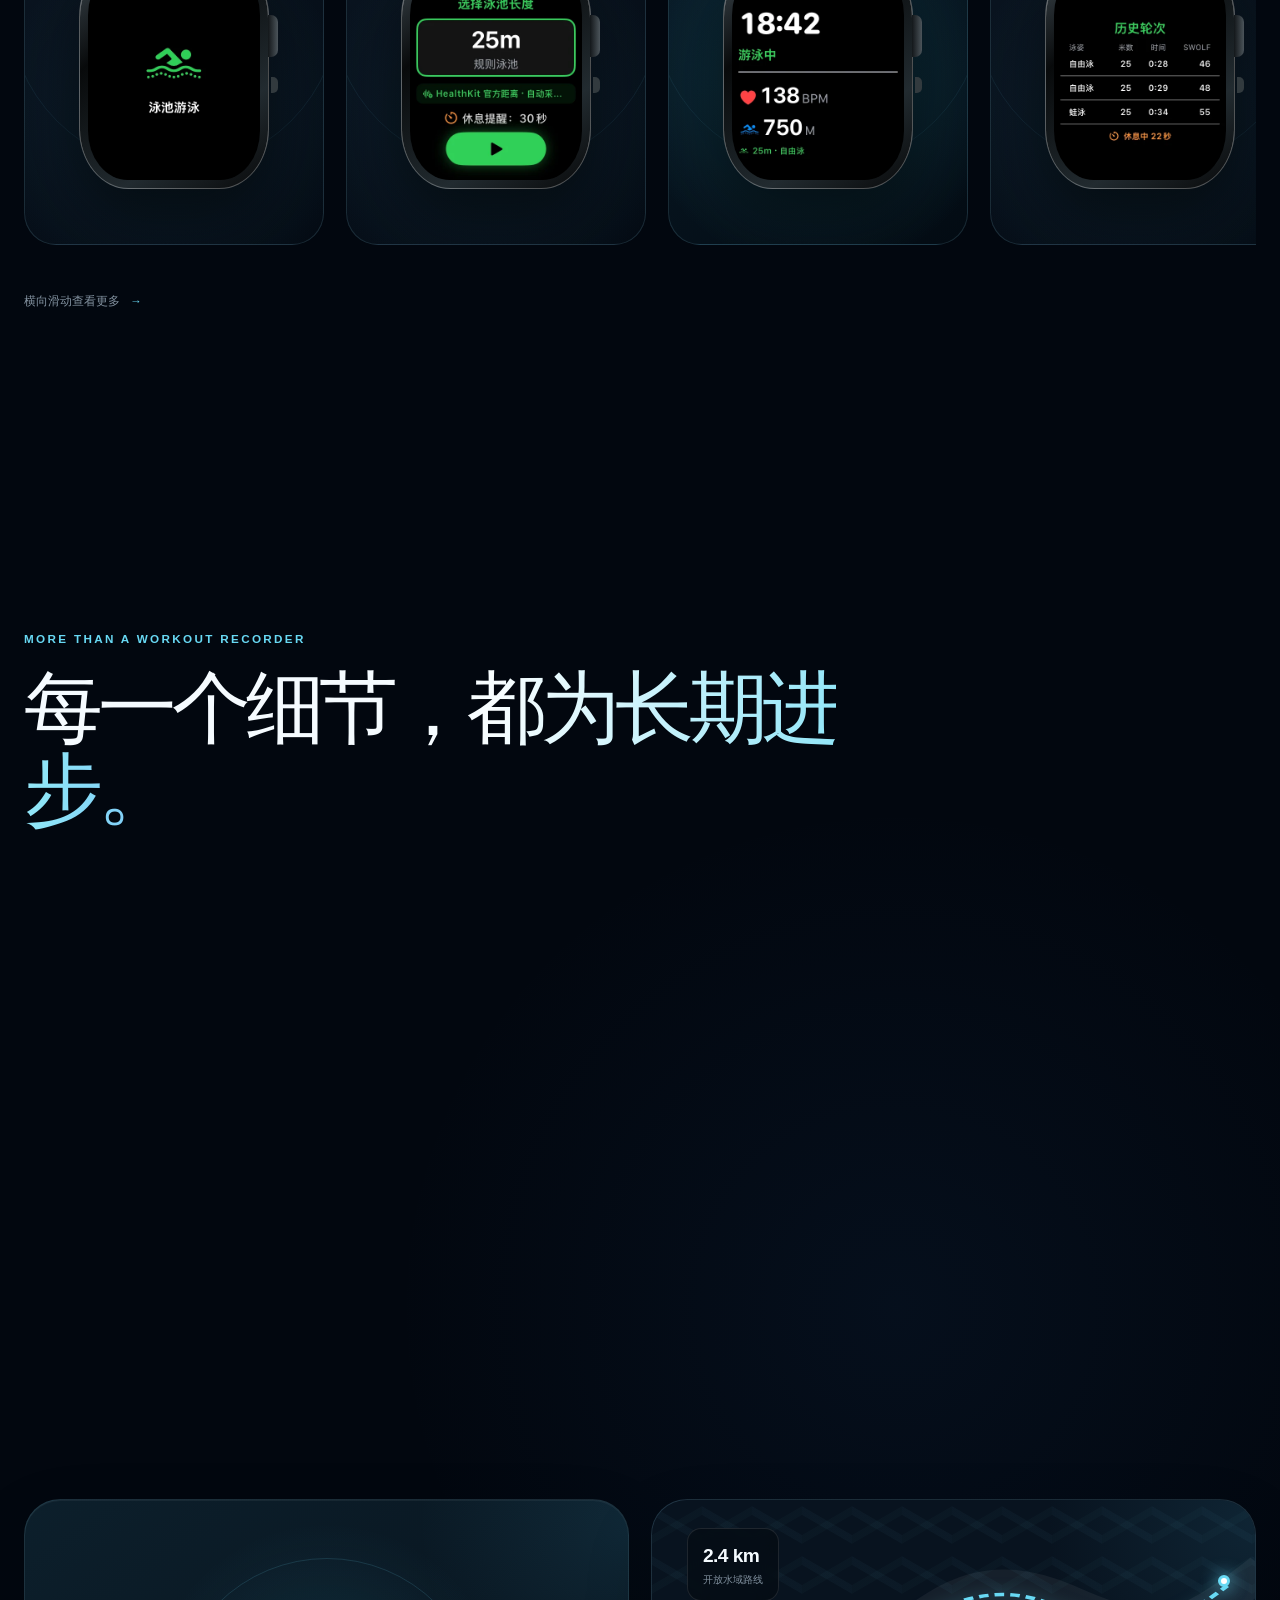
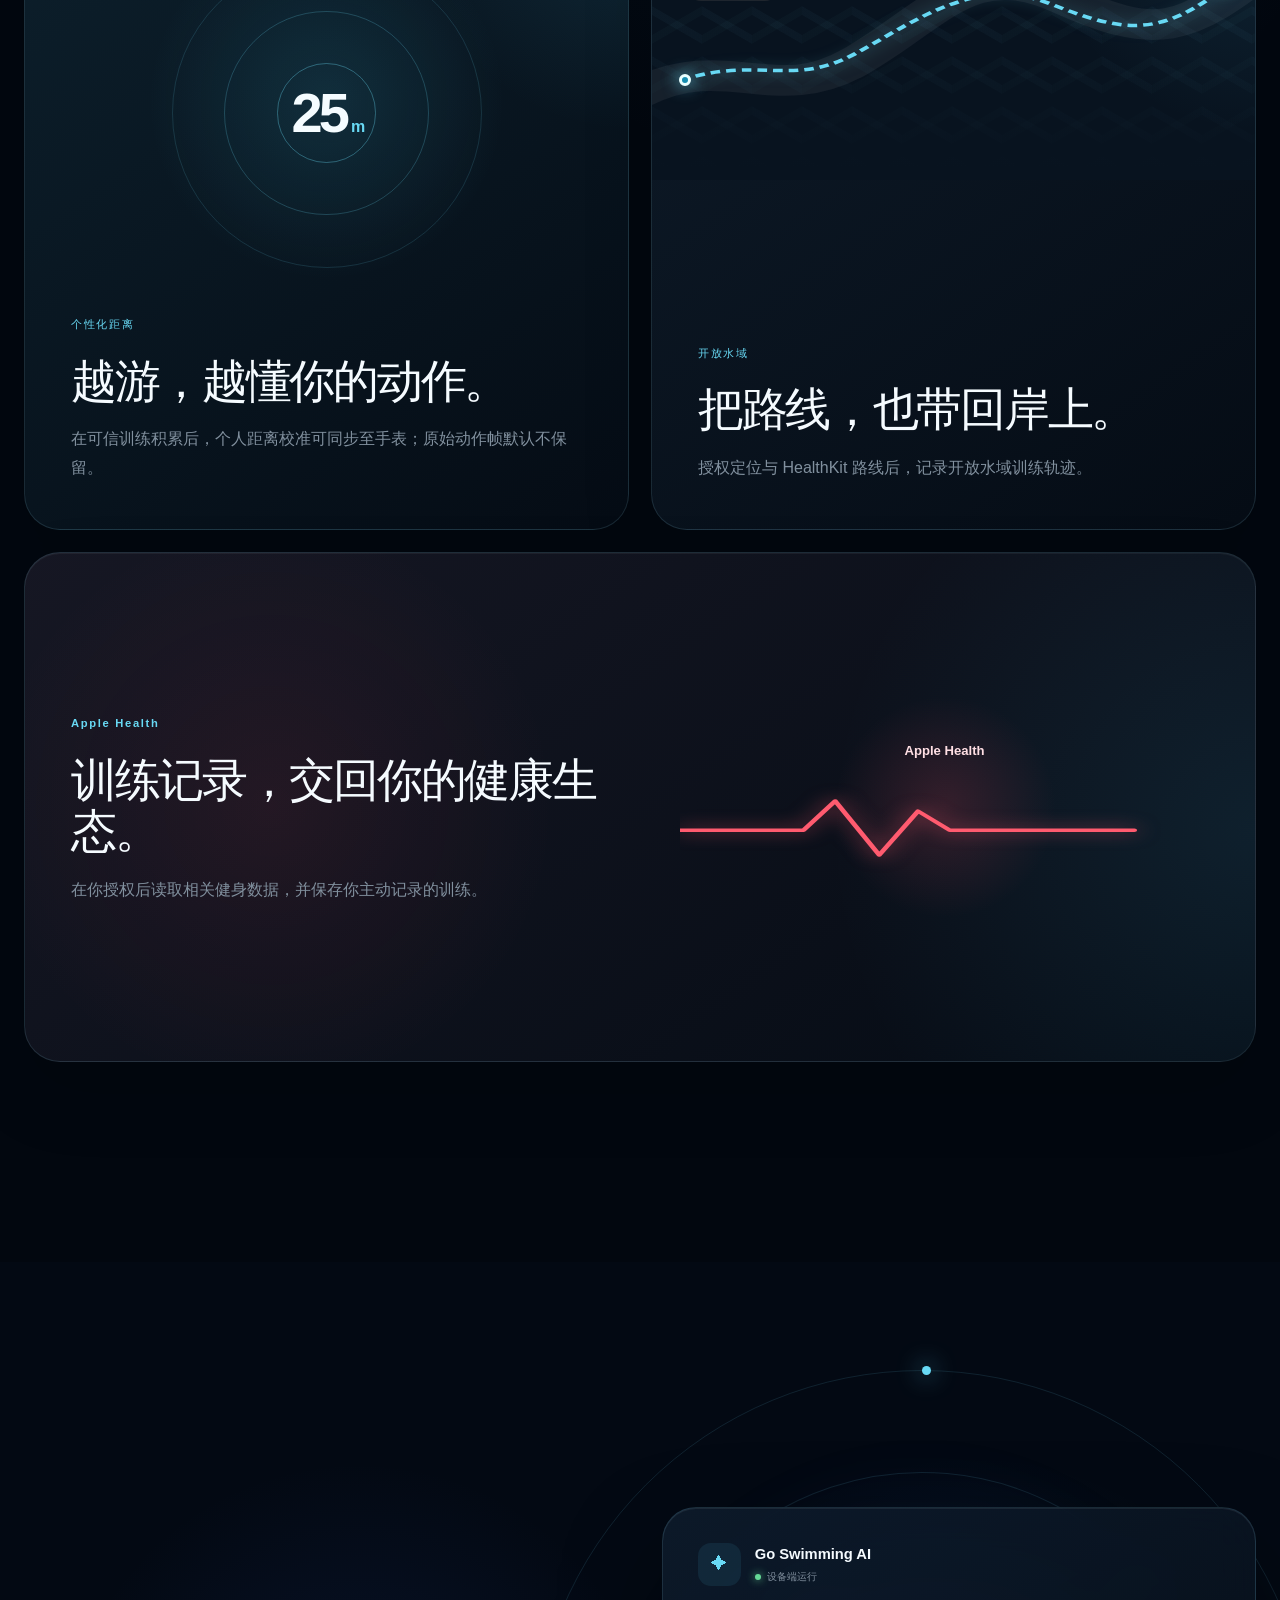
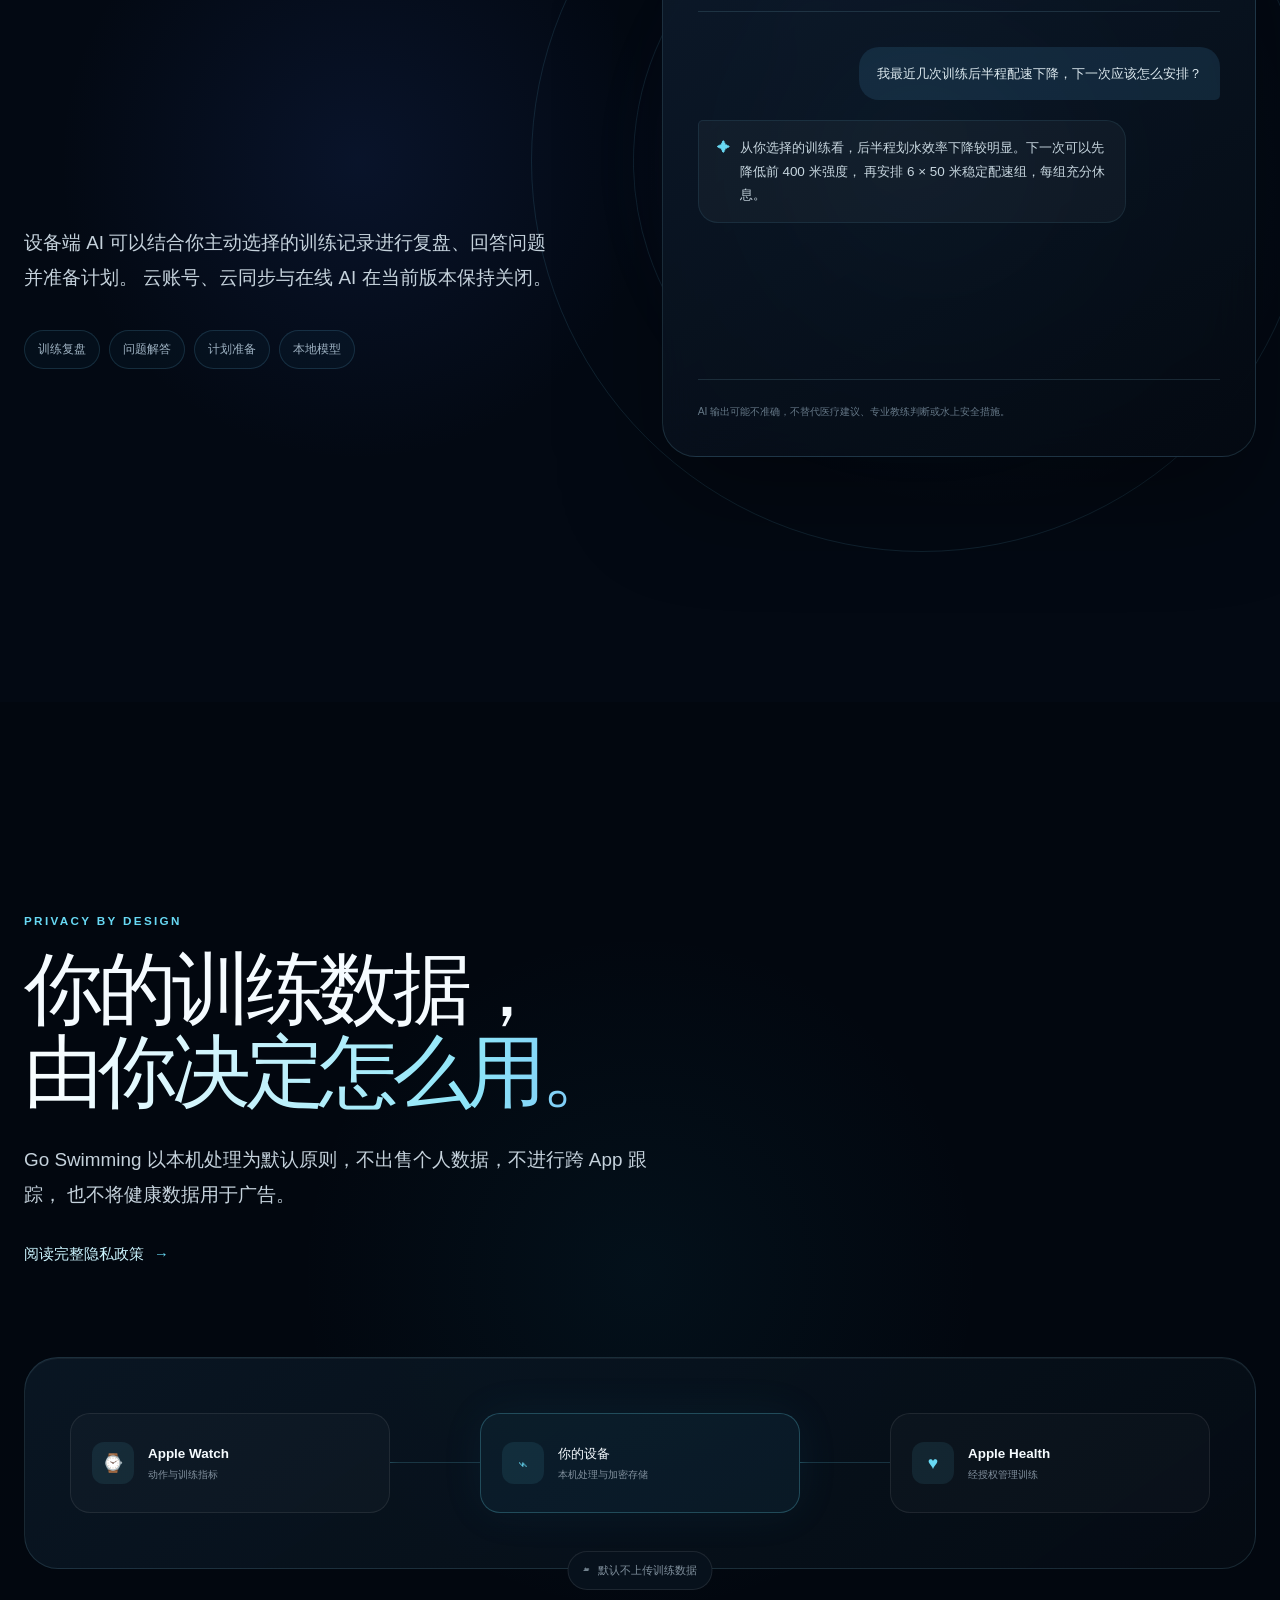
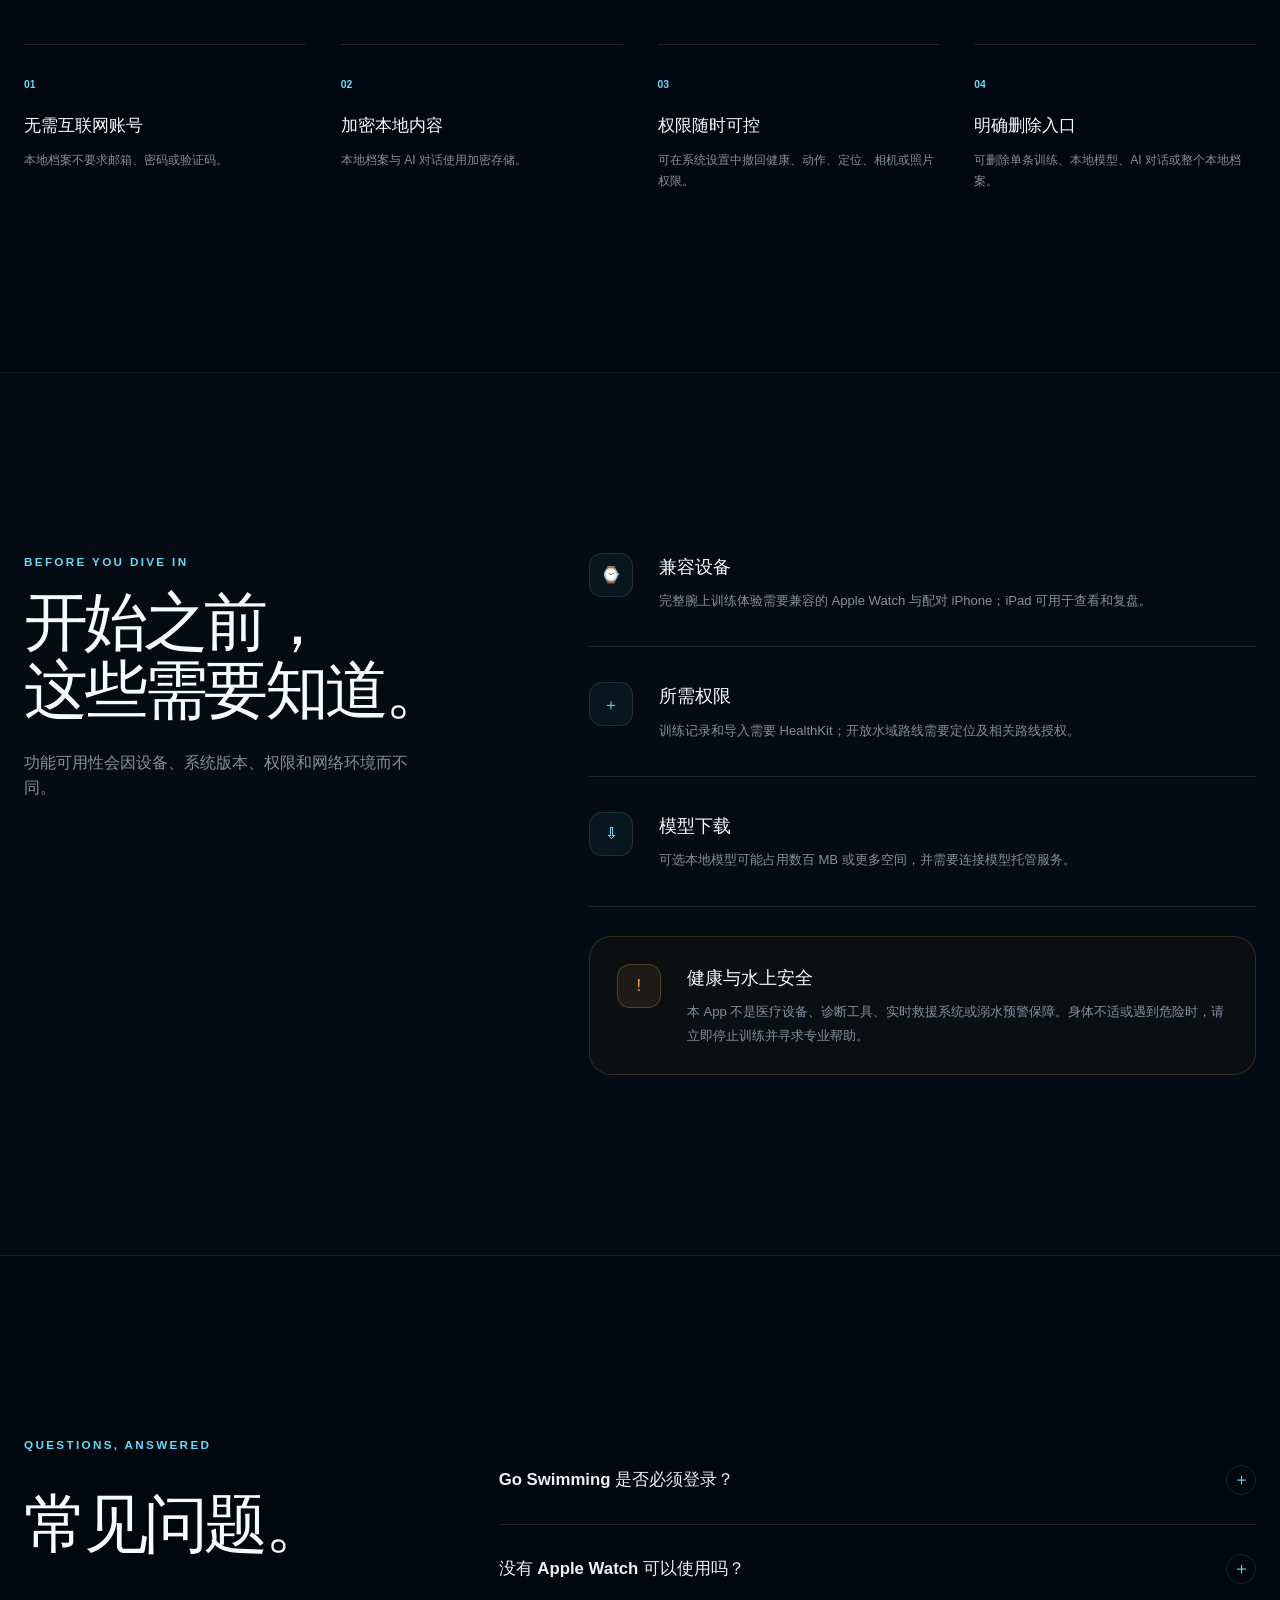
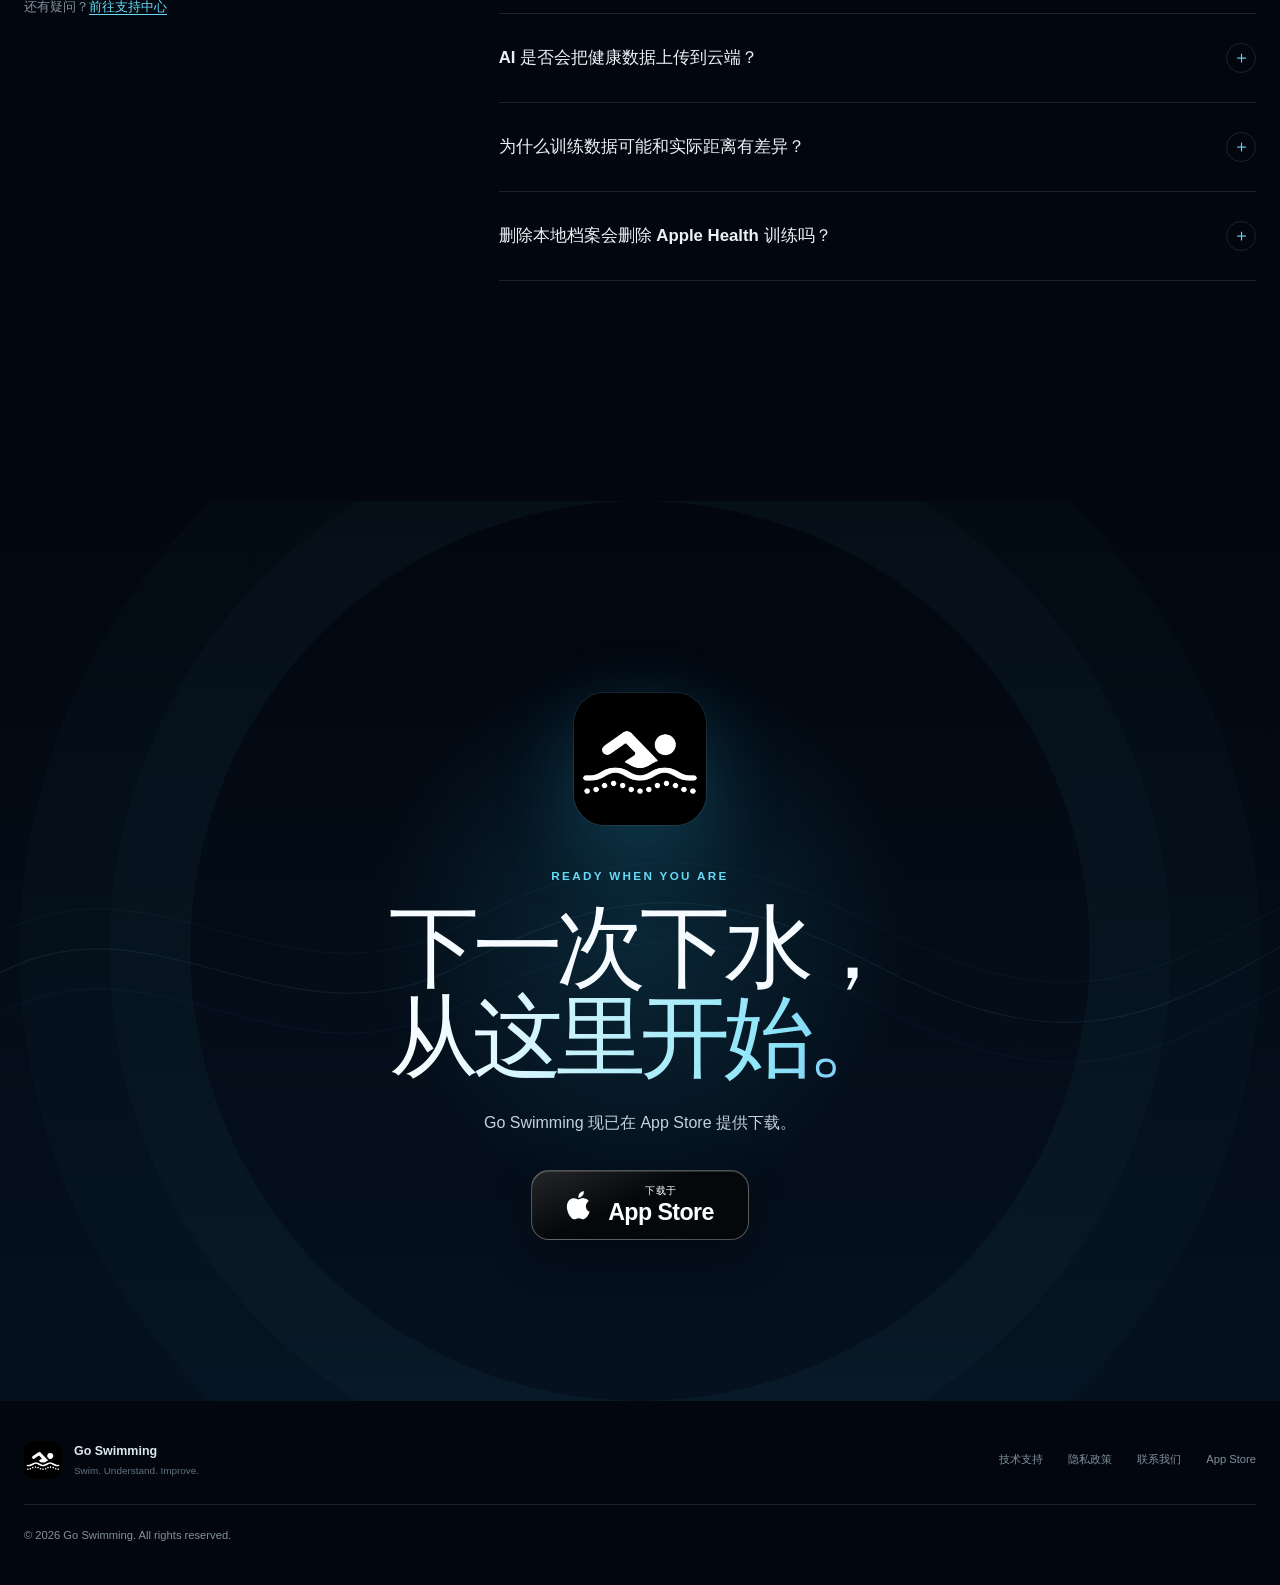
==== commit 50df6415: "Add files via upload" ====
--- a/index.html
+++ b/index.html
@@ -12,8 +12,8 @@
   <title>Go Swimming · Apple Watch 游泳训练与本地 AI</title>
   <link rel="icon" href="assets/app-icon.png">
   <link rel="apple-touch-icon" href="assets/app-icon.png">
-  <link rel="stylesheet" href="styles.css">
-  <script src="script.js" defer></script>
+  <link rel="stylesheet" href="styles.css?v=20261005-4">
+  <script src="script.js?v=20261005-4" defer></script>
 </head>
 <body class="landing-page">
   <canvas class="water-canvas" aria-hidden="true"></canvas>
@@ -269,6 +269,63 @@
           </p>
         </div>
 
+        <div class="watch-gallery">
+          <article class="watch-card reveal">
+            <div class="watch-card-copy">
+              <span>01 / 开始</span>
+              <h3>泳池与开放水域</h3>
+              <p>选择训练场景，快速进入准备状态。</p>
+            </div>
+            <div class="device watch">
+              <span class="watch-crown" aria-hidden="true"></span>
+              <img src="assets/watch/watch-home.webp" alt="Apple Watch 泳池游泳入口" loading="lazy">
+            </div>
+          </article>
+          <article class="watch-card reveal">
+            <div class="watch-card-copy">
+              <span>02 / 设置</span>
+              <h3>长度与提醒</h3>
+              <p>标准或自定义池长，配合休息提醒完成计划。</p>
+            </div>
+            <div class="device watch">
+              <span class="watch-crown" aria-hidden="true"></span>
+              <img src="assets/watch/pool-setup.webp" alt="Apple Watch 泳池长度和休息提醒设置" loading="lazy">
+            </div>
+          </article>
+          <article class="watch-card featured reveal">
+            <div class="watch-card-copy">
+              <span>03 / 训练中</span>
+              <h3>实时关键指标</h3>
+              <p>距离、时长、心率与能量，抬腕即见。</p>
+            </div>
+            <div class="device watch">
+              <span class="watch-crown" aria-hidden="true"></span>
+              <img src="assets/watch/live-metrics.webp" alt="Apple Watch 游泳实时指标" loading="lazy">
+            </div>
+          </article>
+          <article class="watch-card reveal">
+            <div class="watch-card-copy">
+              <span>04 / 分圈</span>
+              <h3>节奏一目了然</h3>
+              <p>查看泳姿、分圈、休息与 SWOLF 表现。</p>
+            </div>
+            <div class="device watch">
+              <span class="watch-crown" aria-hidden="true"></span>
+              <img src="assets/watch/lap-history.webp" alt="Apple Watch 游泳分圈历史" loading="lazy">
+            </div>
+          </article>
+          <article class="watch-card caution-card reveal">
+            <div class="watch-card-copy">
+              <span>05 / 提醒</span>
+              <h3>训练强度提醒</h3>
+              <p>达到设定阈值时提示你关注当前状态。</p>
+            </div>
+            <div class="device watch">
+              <span class="watch-crown" aria-hidden="true"></span>
+              <img src="assets/watch/heart-alert.webp" alt="Apple Watch 心率训练提醒" loading="lazy">
+            </div>
+          </article>
+        </div>
         <div class="swipe-guide" aria-label="左右滑动查看五个 Apple Watch 界面">
           <div class="swipe-gesture" aria-hidden="true">
             <span>←</span><i></i><span>→</span>
@@ -284,64 +341,6 @@
             <button type="button" data-watch-dot="3" aria-label="查看第 4 个界面"></button>
             <button type="button" data-watch-dot="4" aria-label="查看第 5 个界面"></button>
           </div>
-        </div>
-
-        <div class="watch-gallery">
-          <article class="watch-card reveal">
-            <div class="watch-card-copy">
-              <span>01 / 开始</span>
-              <h3>泳池与开放水域</h3>
-              <p>选择训练场景，快速进入准备状态。</p>
-            </div>
-            <div class="device watch">
-              <span class="watch-crown" aria-hidden="true"></span>
-              <img src="assets/watch/watch-home.webp" alt="Apple Watch 泳池游泳入口" loading="lazy">
-            </div>
-          </article>
-          <article class="watch-card reveal">
-            <div class="watch-card-copy">
-              <span>02 / 设置</span>
-              <h3>长度与提醒</h3>
-              <p>标准或自定义池长，配合休息提醒完成计划。</p>
-            </div>
-            <div class="device watch">
-              <span class="watch-crown" aria-hidden="true"></span>
-              <img src="assets/watch/pool-setup.webp" alt="Apple Watch 泳池长度和休息提醒设置" loading="lazy">
-            </div>
-          </article>
-          <article class="watch-card featured reveal">
-            <div class="watch-card-copy">
-              <span>03 / 训练中</span>
-              <h3>实时关键指标</h3>
-              <p>距离、时长、心率与能量，抬腕即见。</p>
-            </div>
-            <div class="device watch">
-              <span class="watch-crown" aria-hidden="true"></span>
-              <img src="assets/watch/live-metrics.webp" alt="Apple Watch 游泳实时指标" loading="lazy">
-            </div>
-          </article>
-          <article class="watch-card reveal">
-            <div class="watch-card-copy">
-              <span>04 / 分圈</span>
-              <h3>节奏一目了然</h3>
-              <p>查看泳姿、分圈、休息与 SWOLF 表现。</p>
-            </div>
-            <div class="device watch">
-              <span class="watch-crown" aria-hidden="true"></span>
-              <img src="assets/watch/lap-history.webp" alt="Apple Watch 游泳分圈历史" loading="lazy">
-            </div>
-          </article>
-          <article class="watch-card caution-card reveal">
-            <div class="watch-card-copy">
-              <span>05 / 提醒</span>
-              <h3>训练强度提醒</h3>
-              <p>达到设定阈值时提示你关注当前状态。</p>
-            </div>
-            <div class="device watch">
-              <span class="watch-crown" aria-hidden="true"></span>
-              <img src="assets/watch/heart-alert.webp" alt="Apple Watch 心率训练提醒" loading="lazy">
-            </div>
-          </article>
         </div>
         <p class="gallery-hint reveal">横向滑动查看更多 <span aria-hidden="true">→</span></p>
       </div>
--- a/styles.css
+++ b/styles.css
@@ -2503,6 +2503,34 @@
   }
 }
 
+@keyframes mobile-aurora {
+  0%,
+  100% {
+    opacity: 0.45;
+    transform: translate3d(-4%, 2%, 0) scale(0.94);
+  }
+  50% {
+    opacity: 0.82;
+    transform: translate3d(5%, -3%, 0) scale(1.08);
+  }
+}
+
+@keyframes mobile-orbit {
+  to {
+    transform: translate(-50%, -50%) rotate(360deg);
+  }
+}
+
+@keyframes mobile-shine {
+  0%,
+  68% {
+    transform: translateX(-180%) skewX(-18deg);
+  }
+  100% {
+    transform: translateX(420%) skewX(-18deg);
+  }
+}
+
 @media (max-width: 1120px) {
   .site-header {
     grid-template-columns: 1fr auto;
@@ -2623,29 +2651,102 @@
   }
 
   .story-content {
-    padding-block: 90px 80px;
+    padding-block: 105px 95px;
     display: grid;
-    gap: 24px;
+    gap: 38px;
   }
 
   .story-step {
+    --scene-rgb: 104, 217, 244;
     min-height: 0;
     padding: 52px 38px;
     display: block;
     overflow: hidden;
-    border: 1px solid var(--line);
+    isolation: isolate;
+    border: 1px solid rgba(var(--scene-rgb), 0.2);
     border-radius: 34px;
     background:
-      radial-gradient(circle at 50% 24%, rgba(48, 164, 201, 0.11), transparent 30%),
+      linear-gradient(155deg, rgba(var(--scene-rgb), 0.055), transparent 36%),
       linear-gradient(150deg, rgba(13, 28, 42, 0.92), rgba(5, 12, 21, 0.97));
-    box-shadow: inset 0 1px rgba(255, 255, 255, 0.045);
+    box-shadow:
+      0 30px 80px rgba(0, 0, 0, 0.2),
+      inset 0 1px rgba(255, 255, 255, 0.055);
     opacity: 1;
     transform: none;
-  }
-
-  .story-step::before,
+    transition:
+      border-color 0.8s ease,
+      box-shadow 0.8s ease;
+  }
+
+  .story-step:nth-child(2) {
+    --scene-rgb: 88, 218, 148;
+  }
+
+  .story-step:nth-child(3) {
+    --scene-rgb: 111, 138, 255;
+  }
+
+  .story-step:nth-child(4) {
+    --scene-rgb: 239, 181, 91;
+  }
+
+  .story-step:nth-child(5) {
+    --scene-rgb: 82, 194, 226;
+  }
+
+  .story-step.is-mobile-visible {
+    border-color: rgba(var(--scene-rgb), 0.34);
+    box-shadow:
+      0 36px 90px rgba(0, 0, 0, 0.28),
+      0 0 55px rgba(var(--scene-rgb), 0.055),
+      inset 0 1px rgba(255, 255, 255, 0.07);
+  }
+
+  .story-step > * {
+    position: relative;
+    z-index: 2;
+  }
+
+  .story-step::before {
+    position: absolute;
+    top: -110px;
+    right: -110px;
+    bottom: auto;
+    left: auto;
+    z-index: 0;
+    width: 420px;
+    height: 420px;
+    display: block;
+    border-radius: 50%;
+    content: "";
+    background:
+      radial-gradient(circle, rgba(var(--scene-rgb), 0.22), rgba(var(--scene-rgb), 0.06) 38%, transparent 70%);
+    filter: blur(10px);
+    opacity: 0.55;
+    animation: mobile-aurora 7s ease-in-out infinite;
+  }
+
   .story-step::after {
-    display: none;
+    position: absolute;
+    top: 220px;
+    left: 50%;
+    z-index: 0;
+    width: 520px;
+    height: 170px;
+    display: block;
+    border: 1px solid rgba(var(--scene-rgb), 0.12);
+    border-radius: 50%;
+    content: "";
+    background: transparent;
+    box-shadow:
+      0 28px 0 -27px rgba(var(--scene-rgb), 0.16),
+      0 56px 0 -55px rgba(var(--scene-rgb), 0.11);
+    opacity: 0.8;
+    transform: translate(-50%, -50%) rotate(-7deg);
+  }
+
+  .story-step:nth-child(even)::after {
+    transform: translate(-50%, -50%) rotate(7deg);
   }
 
   .mobile-story-device {
@@ -2653,25 +2754,154 @@
     display: flex;
     flex-direction: column;
     align-items: center;
+    opacity: 0;
+    transform: translate3d(-48px, 46px, 0) rotate(-4deg) scale(0.91);
+    transition:
+      opacity 0.85s ease,
+      transform 1.15s var(--ease-out);
+  }
+
+  .story-step:nth-child(even) .mobile-story-device {
+    transform: translate3d(48px, 46px, 0) rotate(4deg) scale(0.91);
+  }
+
+  .story-step.is-mobile-visible .mobile-story-device {
+    opacity: 1;
+    transform: translate3d(0, 0, 0) rotate(0) scale(1);
+  }
+
+  .mobile-story-device::before {
+    position: absolute;
+    top: 43%;
+    left: 50%;
+    z-index: -1;
+    width: min(390px, 84vw);
+    aspect-ratio: 1;
+    border-radius: 50%;
+    content: "";
+    background:
+      radial-gradient(circle, rgba(var(--scene-rgb), 0.2), rgba(var(--scene-rgb), 0.055) 42%, transparent 70%);
+    filter: blur(3px);
+    transform: translate(-50%, -50%);
+    animation: mobile-aurora 5.8s ease-in-out infinite;
+  }
+
+  .mobile-story-device::after {
+    position: absolute;
+    top: 40%;
+    left: 50%;
+    z-index: -1;
+    width: min(360px, 79vw);
+    height: min(235px, 47vw);
+    border: 1px solid rgba(var(--scene-rgb), 0.16);
+    border-radius: 50%;
+    content: "";
+    transform: translate(-50%, -50%) rotate(0);
+    animation: mobile-orbit 18s linear infinite;
   }
 
   .mobile-story-device .device.iphone {
     width: min(250px, 58vw);
+    border-color: rgba(var(--scene-rgb), 0.5);
+    box-shadow:
+      0 44px 90px rgba(0, 0, 0, 0.55),
+      0 0 70px rgba(var(--scene-rgb), 0.1),
+      inset 0 1px rgba(255, 255, 255, 0.54);
+    transform:
+      translate3d(0, var(--mobile-parallax, 0px), 0)
+      rotate(var(--mobile-tilt, 0deg));
+    transition: transform 0.18s linear;
+  }
+
+  .mobile-story-device .device.iphone::after {
+    position: absolute;
+    top: 0;
+    bottom: 0;
+    left: 0;
+    z-index: 4;
+    width: 24%;
+    content: "";
+    background: linear-gradient(90deg, transparent, rgba(255, 255, 255, 0.1), transparent);
+    pointer-events: none;
+    transform: translateX(-180%) skewX(-18deg);
+  }
+
+  .story-step.is-mobile-visible .mobile-story-device .device.iphone::after {
+    animation: mobile-shine 4.8s ease-in-out 0.6s infinite;
   }
 
   .mobile-story-device .device-speaker {
-    z-index: 3;
+    z-index: 5;
   }
 
   .mobile-story-device p {
     margin: 22px 0 0;
     padding: 8px 12px;
-    border: 1px solid var(--line);
+    border: 1px solid rgba(var(--scene-rgb), 0.2);
     border-radius: 999px;
-    color: var(--muted);
-    background: rgba(4, 11, 19, 0.72);
+    color: rgba(222, 246, 252, 0.7);
+    background: rgba(4, 11, 19, 0.82);
+    box-shadow:
+      0 12px 30px rgba(0, 0, 0, 0.2),
+      inset 0 1px rgba(255, 255, 255, 0.05);
     font-size: 0.66rem;
     white-space: nowrap;
+    backdrop-filter: blur(12px);
+    -webkit-backdrop-filter: blur(12px);
+  }
+
+  .story-step .step-number,
+  .story-step .step-icon,
+  .story-step h3,
+  .story-step > p:not(.step-number),
+  .story-step .micro-list {
+    opacity: 0;
+    transform: translateY(22px);
+    transition:
+      opacity 0.7s ease,
+      transform 0.9s var(--ease-out);
+  }
+
+  .story-step.is-mobile-visible .step-number,
+  .story-step.is-mobile-visible .step-icon,
+  .story-step.is-mobile-visible h3,
+  .story-step.is-mobile-visible > p:not(.step-number),
+  .story-step.is-mobile-visible .micro-list {
+    opacity: 1;
+    transform: translateY(0);
+  }
+
+  .story-step.is-mobile-visible .step-number {
+    transition-delay: 0.16s;
+  }
+
+  .story-step.is-mobile-visible .step-icon {
+    transition-delay: 0.21s;
+  }
+
+  .story-step.is-mobile-visible h3 {
+    transition-delay: 0.27s;
+  }
+
+  .story-step.is-mobile-visible > p:not(.step-number) {
+    transition-delay: 0.33s;
+  }
+
+  .story-step.is-mobile-visible .micro-list {
+    transition-delay: 0.39s;
+  }
+
+  .story-step .step-number {
+    color: rgba(var(--scene-rgb), 0.66);
+  }
+
+  .story-step .step-icon {
+    border-color: rgba(var(--scene-rgb), 0.24);
+    color: rgb(var(--scene-rgb));
+    background: rgba(var(--scene-rgb), 0.09);
+    box-shadow:
+      0 16px 34px rgba(0, 0, 0, 0.18),
+      inset 0 1px rgba(255, 255, 255, 0.06);
   }
 
   .story-step h3 {
@@ -2688,7 +2918,7 @@
   }
 
   .swipe-guide {
-    margin: 42px 0 17px;
+    margin: 12px 0 0;
     padding: 15px 16px;
     display: grid;
     grid-template-columns: 86px 1fr;
@@ -2788,7 +3018,7 @@
   .watch-gallery {
     width: calc(100vw - 17px);
     margin-top: 0;
-    padding: 8px 55px 38px 0;
+    padding: 8px 55px 20px 0;
     grid-auto-columns: minmax(270px, 76vw);
     gap: 15px;
     scroll-padding-inline: 0 55px;
@@ -3062,7 +3292,7 @@
 
   .story-content {
     padding-block: 75px 60px;
-    gap: 17px;
+    gap: 26px;
   }
 
   .story-step {
@@ -3123,7 +3353,7 @@
   }
 
   .swipe-guide {
-    margin-top: 34px;
+    margin-top: 10px;
   }
 
   .watch-gallery {
@@ -3278,6 +3508,312 @@
 
   .card {
     padding: 23px;
+  }
+}
+
+/* Mobile single-device scroll story */
+@media (max-width: 860px) {
+  .story-section {
+    --story-stage-height: 35svh;
+    padding-top: 38px;
+    background:
+      radial-gradient(circle at 50% 18%, rgba(20, 140, 181, 0.11), transparent 28%),
+      linear-gradient(180deg, transparent, rgba(6, 17, 29, 0.96) 8%, rgba(6, 17, 29, 0.96) 94%, transparent);
+  }
+
+  .story-shell {
+    position: relative;
+    width: min(calc(100% - 26px), 650px);
+  }
+
+  .story-visual {
+    --scene-rgb: 104, 217, 244;
+    position: sticky;
+    top: 78px;
+    z-index: 8;
+    height: var(--story-stage-height);
+    min-height: 0;
+    padding-bottom: 32px;
+    display: flex;
+    align-items: center;
+    justify-content: center;
+    overflow: visible;
+    pointer-events: none;
+    background:
+      radial-gradient(circle at 50% 43%, rgba(var(--scene-rgb), 0.13), transparent 43%),
+      linear-gradient(180deg, #06111d 0%, #06111d 82%, rgba(6, 17, 29, 0.98) 100%);
+    transition: background 0.8s ease;
+  }
+
+  .story-visual::after {
+    position: absolute;
+    right: -2px;
+    bottom: -30px;
+    left: -2px;
+    z-index: 1;
+    height: 32px;
+    content: "";
+    background: linear-gradient(180deg, rgba(6, 17, 29, 0.98), rgba(6, 17, 29, 0));
+    pointer-events: none;
+  }
+
+  .story-visual[data-scene="plans"] {
+    --scene-rgb: 88, 218, 148;
+  }
+
+  .story-visual[data-scene="ai"] {
+    --scene-rgb: 111, 138, 255;
+  }
+
+  .story-visual[data-scene="models"] {
+    --scene-rgb: 239, 181, 91;
+  }
+
+  .story-visual[data-scene="profile"] {
+    --scene-rgb: 82, 194, 226;
+  }
+
+  .story-halo {
+    z-index: 0;
+    width: min(310px, 84vw);
+    display: block;
+    background:
+      radial-gradient(circle, rgba(var(--scene-rgb), 0.18), rgba(var(--scene-rgb), 0.05) 43%, transparent 70%);
+    opacity: 0.82;
+    transition: background 0.8s ease;
+  }
+
+  .story-halo::before,
+  .story-halo::after {
+    border-color: rgba(var(--scene-rgb), 0.13);
+  }
+
+  .device.iphone.story-phone {
+    z-index: 2;
+    width: min(122px, 14.5svh);
+    padding: 4px;
+    border-color: rgba(var(--scene-rgb), 0.46);
+    border-radius: 24px;
+    box-shadow:
+      0 38px 75px rgba(0, 0, 0, 0.58),
+      0 0 65px rgba(var(--scene-rgb), 0.11),
+      inset 0 1px rgba(255, 255, 255, 0.5);
+    transform: translateY(0) rotate(-0.4deg);
+    transition:
+      transform 0.9s var(--ease-out),
+      border-color 0.8s ease,
+      box-shadow 0.8s ease;
+  }
+
+  .story-visual[data-scene="plans"] .story-phone {
+    transform: translateY(-1px) rotate(0.45deg);
+  }
+
+  .story-visual[data-scene="ai"] .story-phone {
+    transform: translateY(1px) rotate(-0.35deg);
+  }
+
+  .story-visual[data-scene="models"] .story-phone {
+    transform: translateY(-1px) rotate(0.4deg);
+  }
+
+  .story-visual[data-scene="profile"] .story-phone {
+    transform: translateY(0) rotate(-0.3deg);
+  }
+
+  .story-phone .device-speaker {
+    top: 8px;
+    height: 13px;
+  }
+
+  .story-screen {
+    inset: 4px;
+    width: calc(100% - 8px) !important;
+    height: calc(100% - 8px) !important;
+    border-radius: 19px;
+    filter: blur(3px);
+    opacity: 0;
+    transform: translateY(11px) scale(1.025);
+    transition:
+      opacity 0.55s ease,
+      filter 0.7s ease,
+      transform 0.85s var(--ease-out);
+  }
+
+  .story-screen.is-active {
+    filter: blur(0);
+    opacity: 1;
+    transform: translateY(0) scale(1);
+  }
+
+  .visual-caption {
+    z-index: 3;
+    bottom: 2px;
+    max-width: 92%;
+    padding: 7px 11px;
+    overflow: hidden;
+    border-color: rgba(var(--scene-rgb), 0.19);
+    color: rgba(219, 240, 248, 0.66);
+    background: rgba(3, 11, 19, 0.82);
+    box-shadow:
+      0 12px 30px rgba(0, 0, 0, 0.24),
+      inset 0 1px rgba(255, 255, 255, 0.05);
+    font-size: 0.6rem;
+    text-overflow: ellipsis;
+    backdrop-filter: blur(16px);
+    -webkit-backdrop-filter: blur(16px);
+  }
+
+  .caption-dot {
+    flex: 0 0 auto;
+    background: rgb(var(--scene-rgb));
+    box-shadow: 0 0 12px rgba(var(--scene-rgb), 0.8);
+  }
+
+  .story-content {
+    margin-top: calc(var(--story-stage-height) * -1);
+    padding: 0 0 48px;
+    display: block;
+  }
+
+  .story-step {
+    --scene-rgb: 104, 217, 244;
+    min-height: 0;
+    margin: 0;
+    padding: calc(var(--story-stage-height) + 112px) 8px 46px;
+    display: flex;
+    flex-direction: column;
+    justify-content: flex-start;
+    overflow: visible;
+    isolation: auto;
+    border: 0;
+    border-radius: 0;
+    background: none;
+    box-shadow: none;
+    opacity: 0.34;
+    transform: none;
+    transition: opacity 0.65s ease;
+  }
+
+  .story-step + .story-step {
+    margin-top: calc(0px - var(--story-stage-height) - 74px);
+  }
+
+  .story-step:nth-child(2) {
+    --scene-rgb: 88, 218, 148;
+  }
+
+  .story-step:nth-child(3) {
+    --scene-rgb: 111, 138, 255;
+  }
+
+  .story-step:nth-child(4) {
+    --scene-rgb: 239, 181, 91;
+  }
+
+  .story-step:nth-child(5) {
+    --scene-rgb: 82, 194, 226;
+  }
+
+  .story-step.is-active,
+  .story-step.is-mobile-visible {
+    border-color: transparent;
+    box-shadow: none;
+  }
+
+  .story-step.is-active {
+    opacity: 1;
+  }
+
+  .story-step::before {
+    position: absolute;
+    top: calc(var(--story-stage-height) + 82px);
+    right: 0;
+    bottom: 20px;
+    left: 0;
+    z-index: 0;
+    width: auto;
+    height: auto;
+    display: block;
+    border: 1px solid rgba(var(--scene-rgb), 0.19);
+    border-radius: 24px;
+    content: "";
+    background:
+      radial-gradient(circle at 84% 0%, rgba(var(--scene-rgb), 0.13), transparent 33%),
+      linear-gradient(150deg, rgba(13, 29, 44, 0.94), rgba(4, 11, 19, 0.98));
+    box-shadow:
+      0 28px 70px rgba(0, 0, 0, 0.24),
+      inset 0 1px rgba(255, 255, 255, 0.055);
+    filter: none;
+    opacity: 1;
+    animation: none;
+    transform: none;
+  }
+
+  .story-step::after,
+  .story-step:nth-child(even)::after {
+    position: absolute;
+    top: calc(var(--story-stage-height) + 102px);
+    right: 25px;
+    bottom: auto;
+    left: auto;
+    z-index: 1;
+    width: 72px;
+    height: 2px;
+    display: block;
+    border: 0;
+    border-radius: 999px;
+    content: "";
+    background:
+      linear-gradient(90deg, rgba(var(--scene-rgb), 0.08), rgb(var(--scene-rgb)));
+    box-shadow: 0 0 14px rgba(var(--scene-rgb), 0.34);
+    opacity: 0.9;
+    transform: none;
+  }
+
+  .story-step > * {
+    position: relative;
+    z-index: 2;
+  }
+
+  .mobile-story-device {
+    display: none !important;
+  }
+
+  .story-step .step-number {
+    margin: 0 0 14px;
+    color: rgba(var(--scene-rgb), 0.72);
+  }
+
+  .story-step .step-icon {
+    width: 40px;
+    height: 40px;
+    margin-bottom: 14px;
+    border-color: rgba(var(--scene-rgb), 0.26);
+    color: rgb(var(--scene-rgb));
+    background: rgba(var(--scene-rgb), 0.09);
+  }
+
+  .story-step h3 {
+    max-width: 520px;
+    font-size: clamp(1.95rem, 7.8vw, 2.8rem);
+    line-height: 1.1;
+  }
+
+  .story-step > p:not(.step-number) {
+    margin-top: 16px;
+    font-size: 0.84rem;
+    line-height: 1.7;
+  }
+
+  .story-step .micro-list {
+    margin-top: 16px;
+    gap: 7px;
+  }
+
+  .story-step .micro-list li {
+    padding: 7px 10px;
+    font-size: 0.64rem;
   }
 }
 
@@ -3299,4 +3835,14 @@
     opacity: 1;
     transform: none;
   }
-}
+
+  .mobile-story-device,
+  .story-step .step-number,
+  .story-step .step-icon,
+  .story-step h3,
+  .story-step > p:not(.step-number),
+  .story-step .micro-list {
+    opacity: 1;
+    transform: none;
+  }
+}
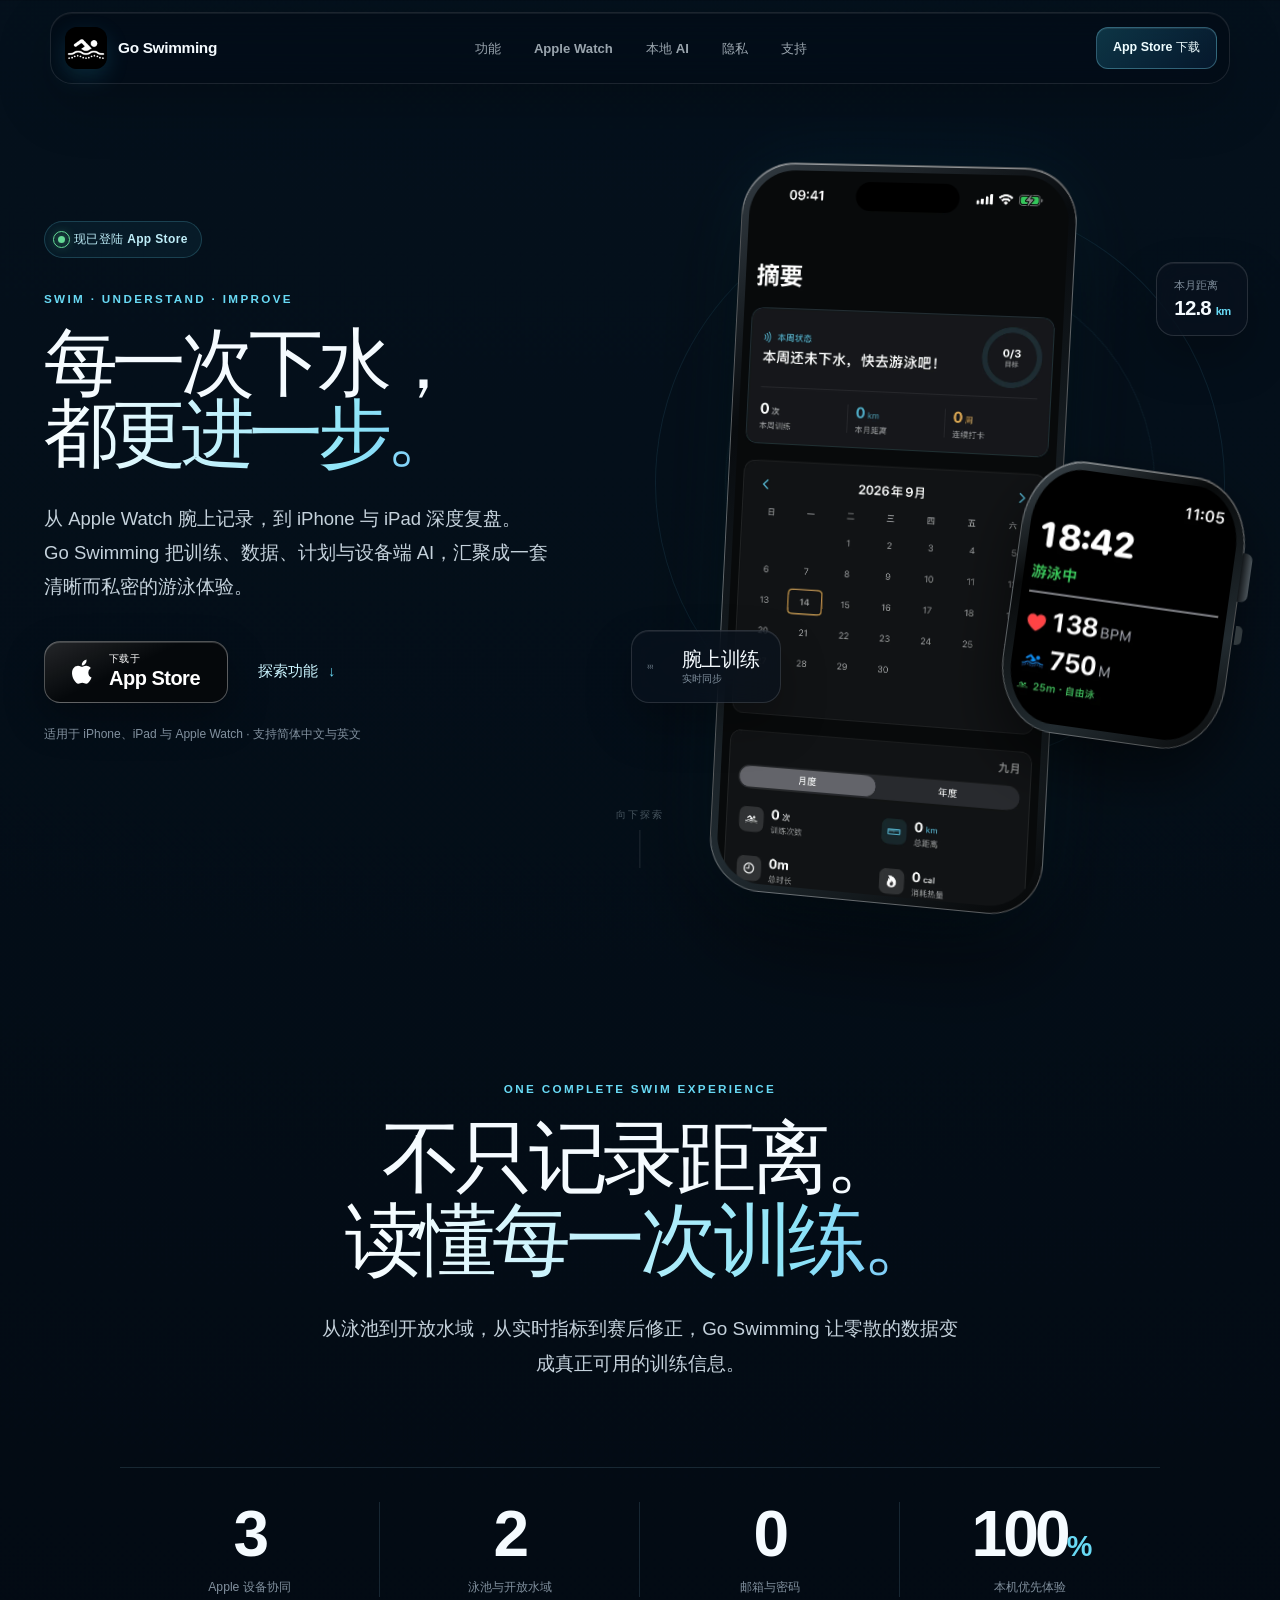
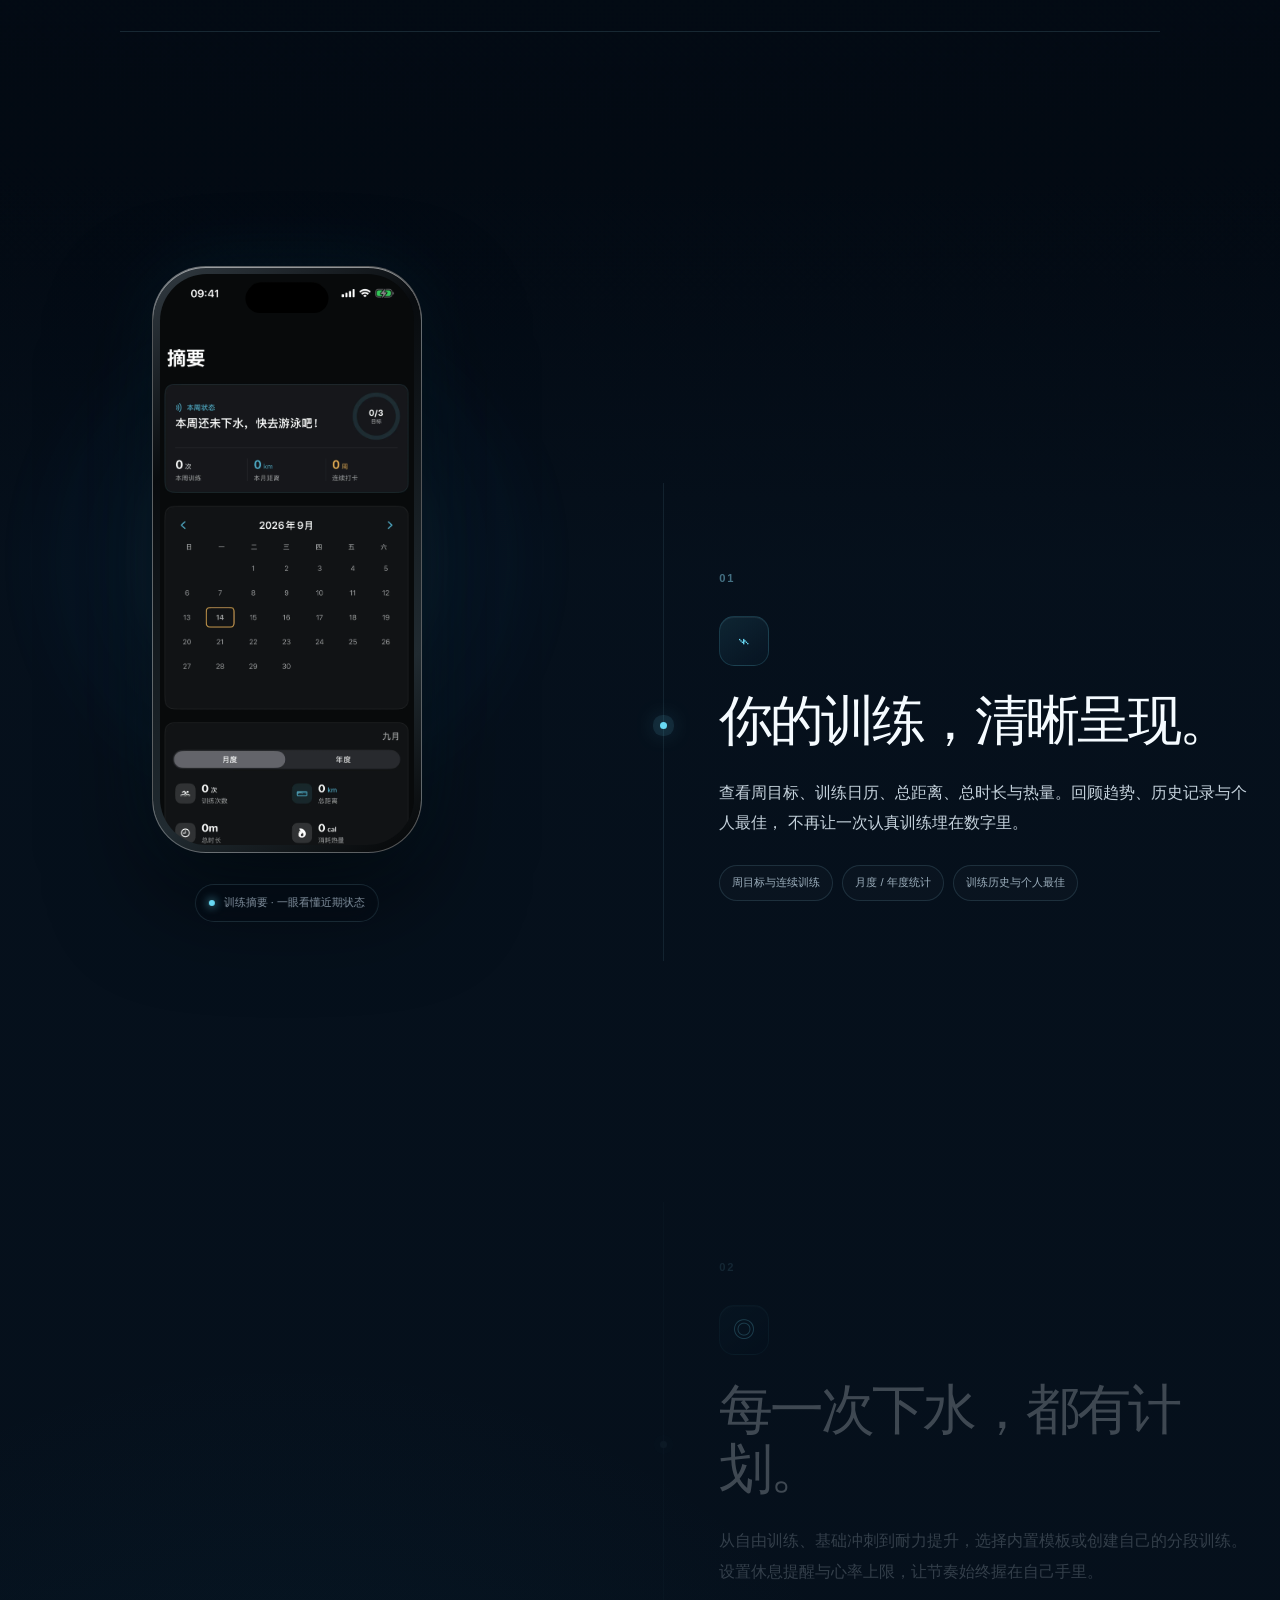
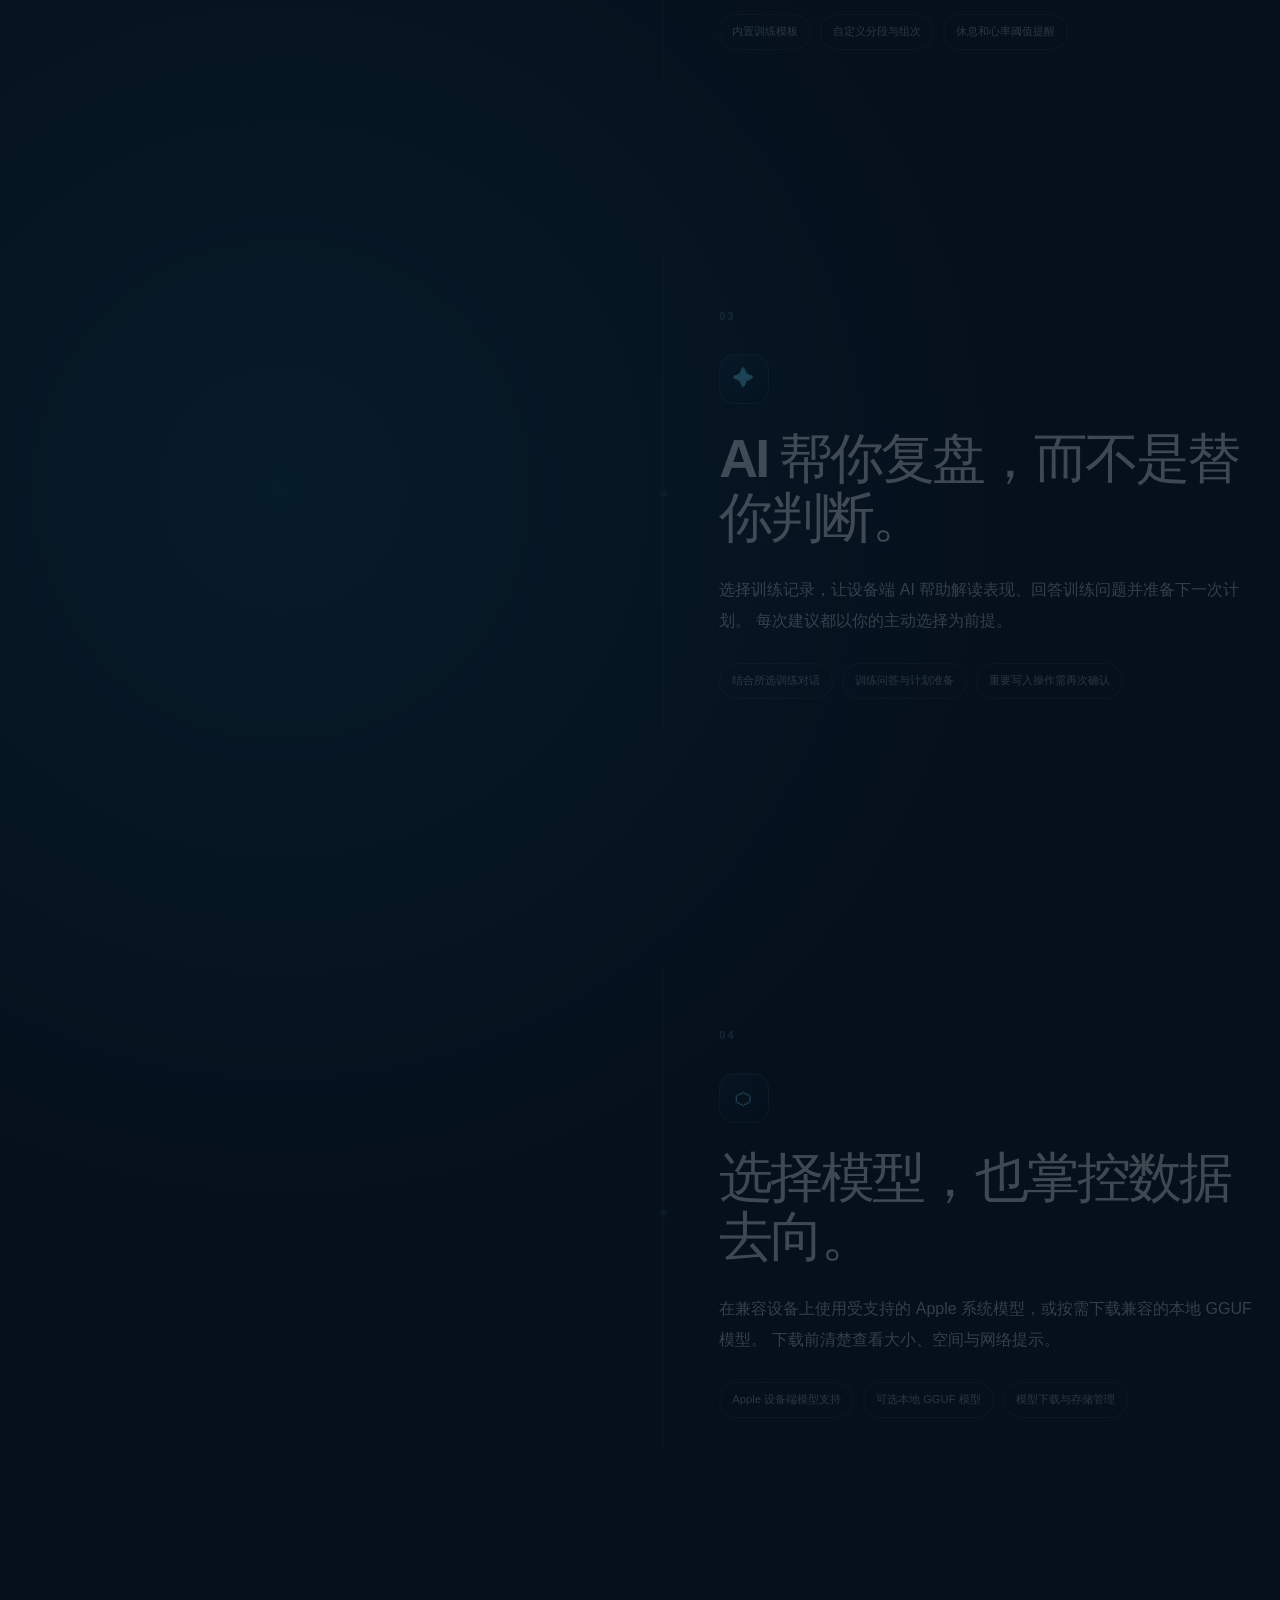
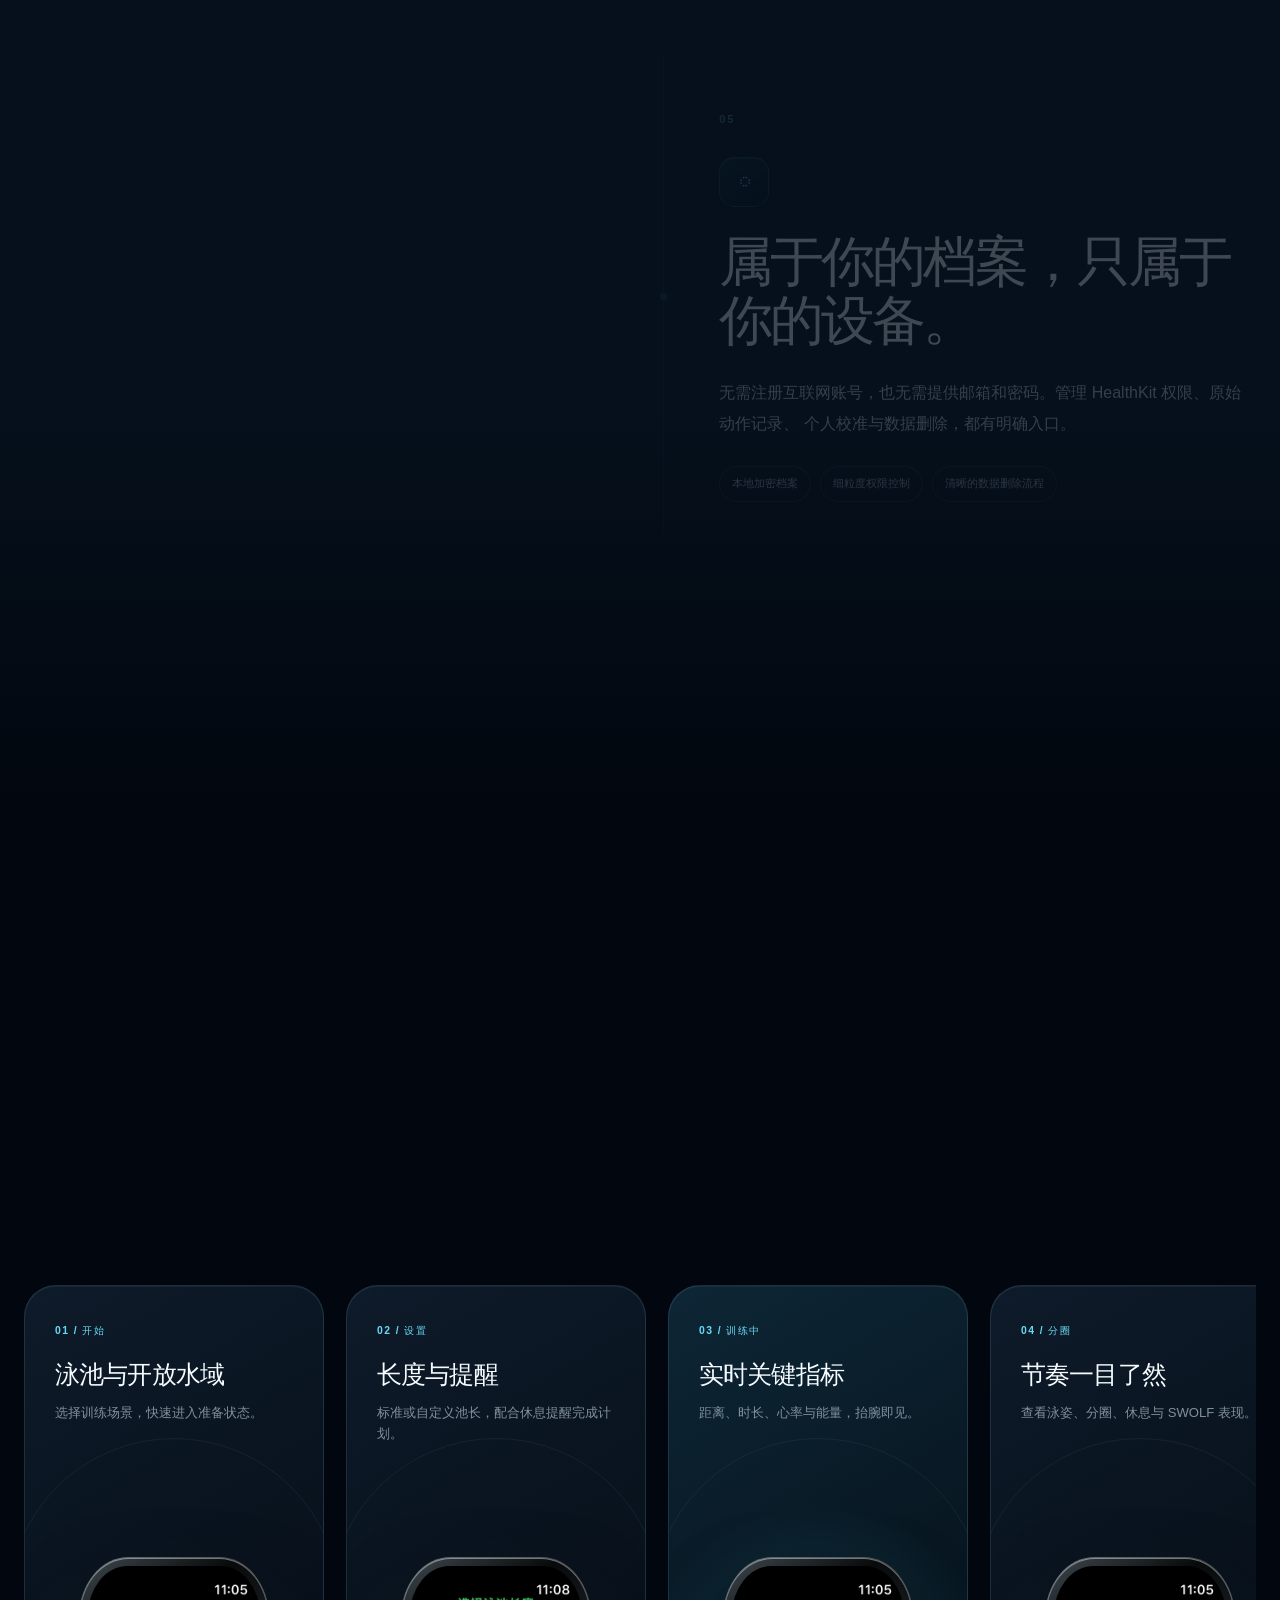
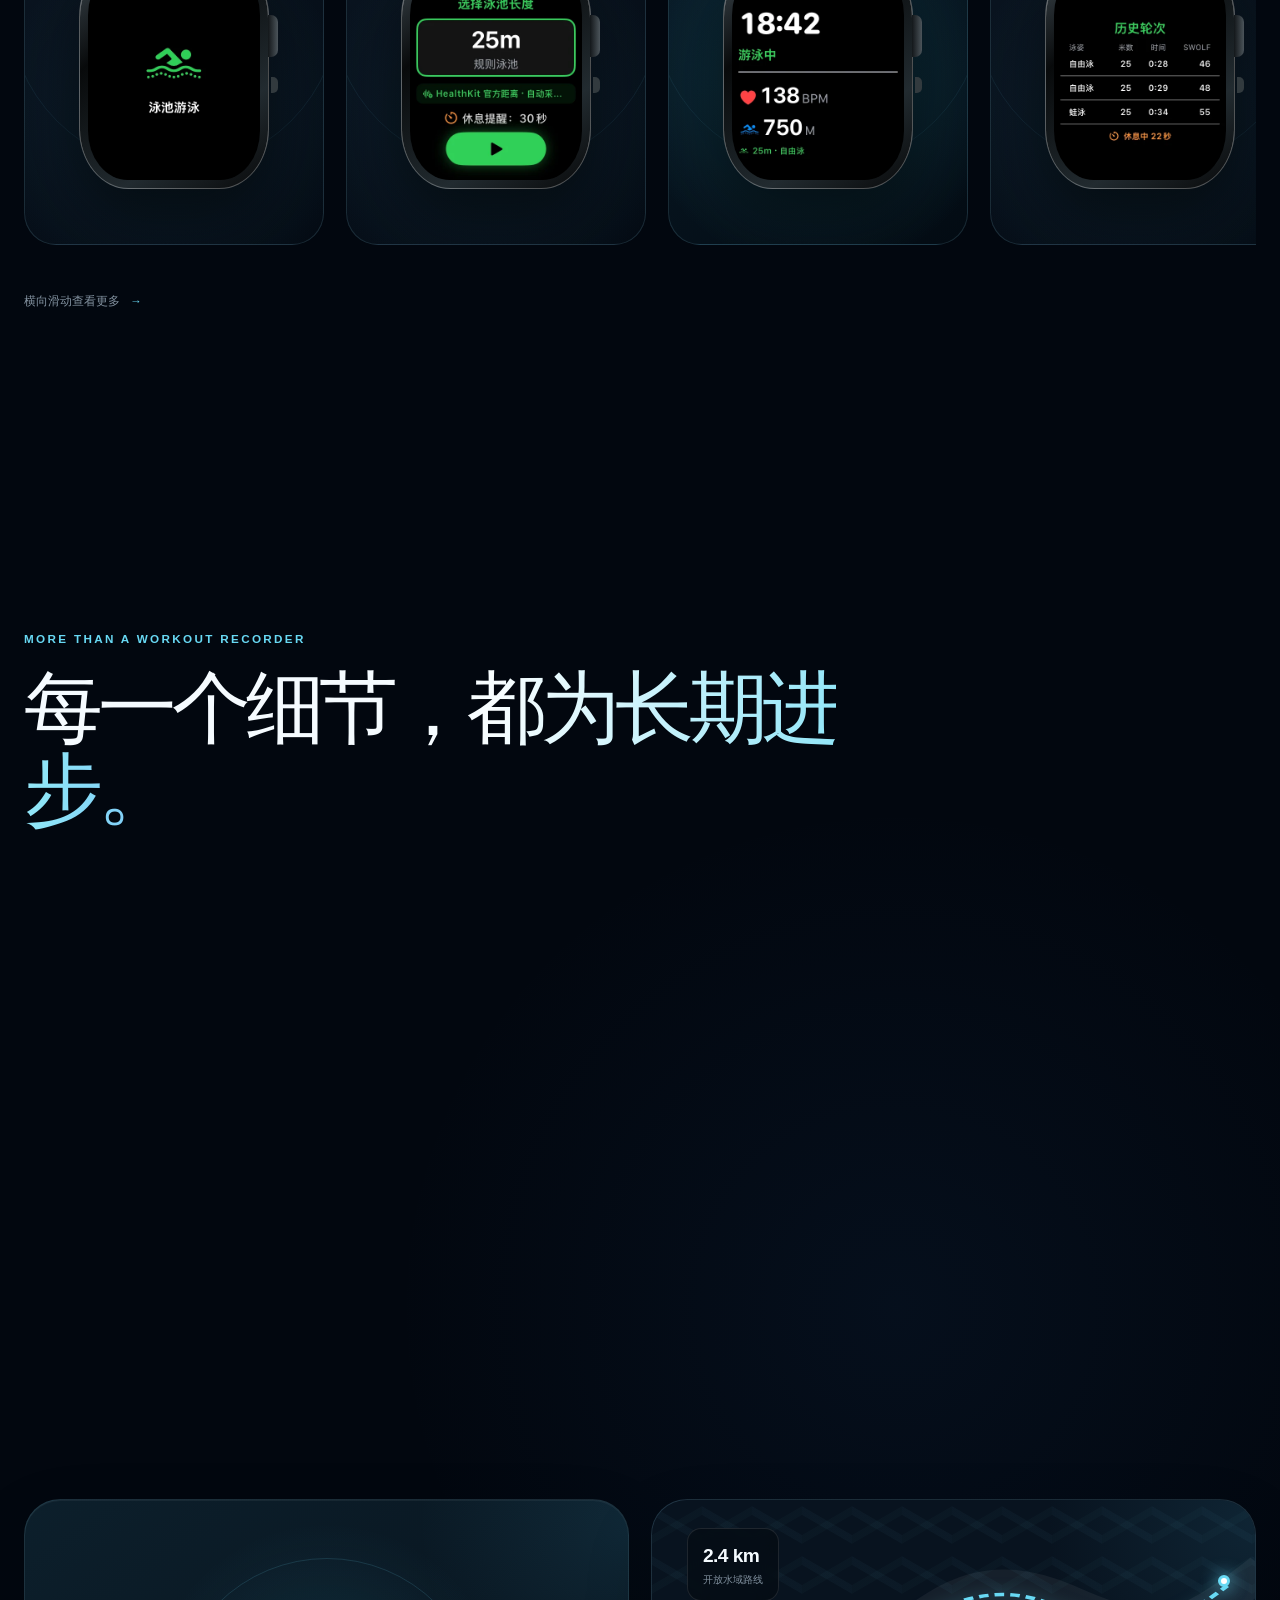
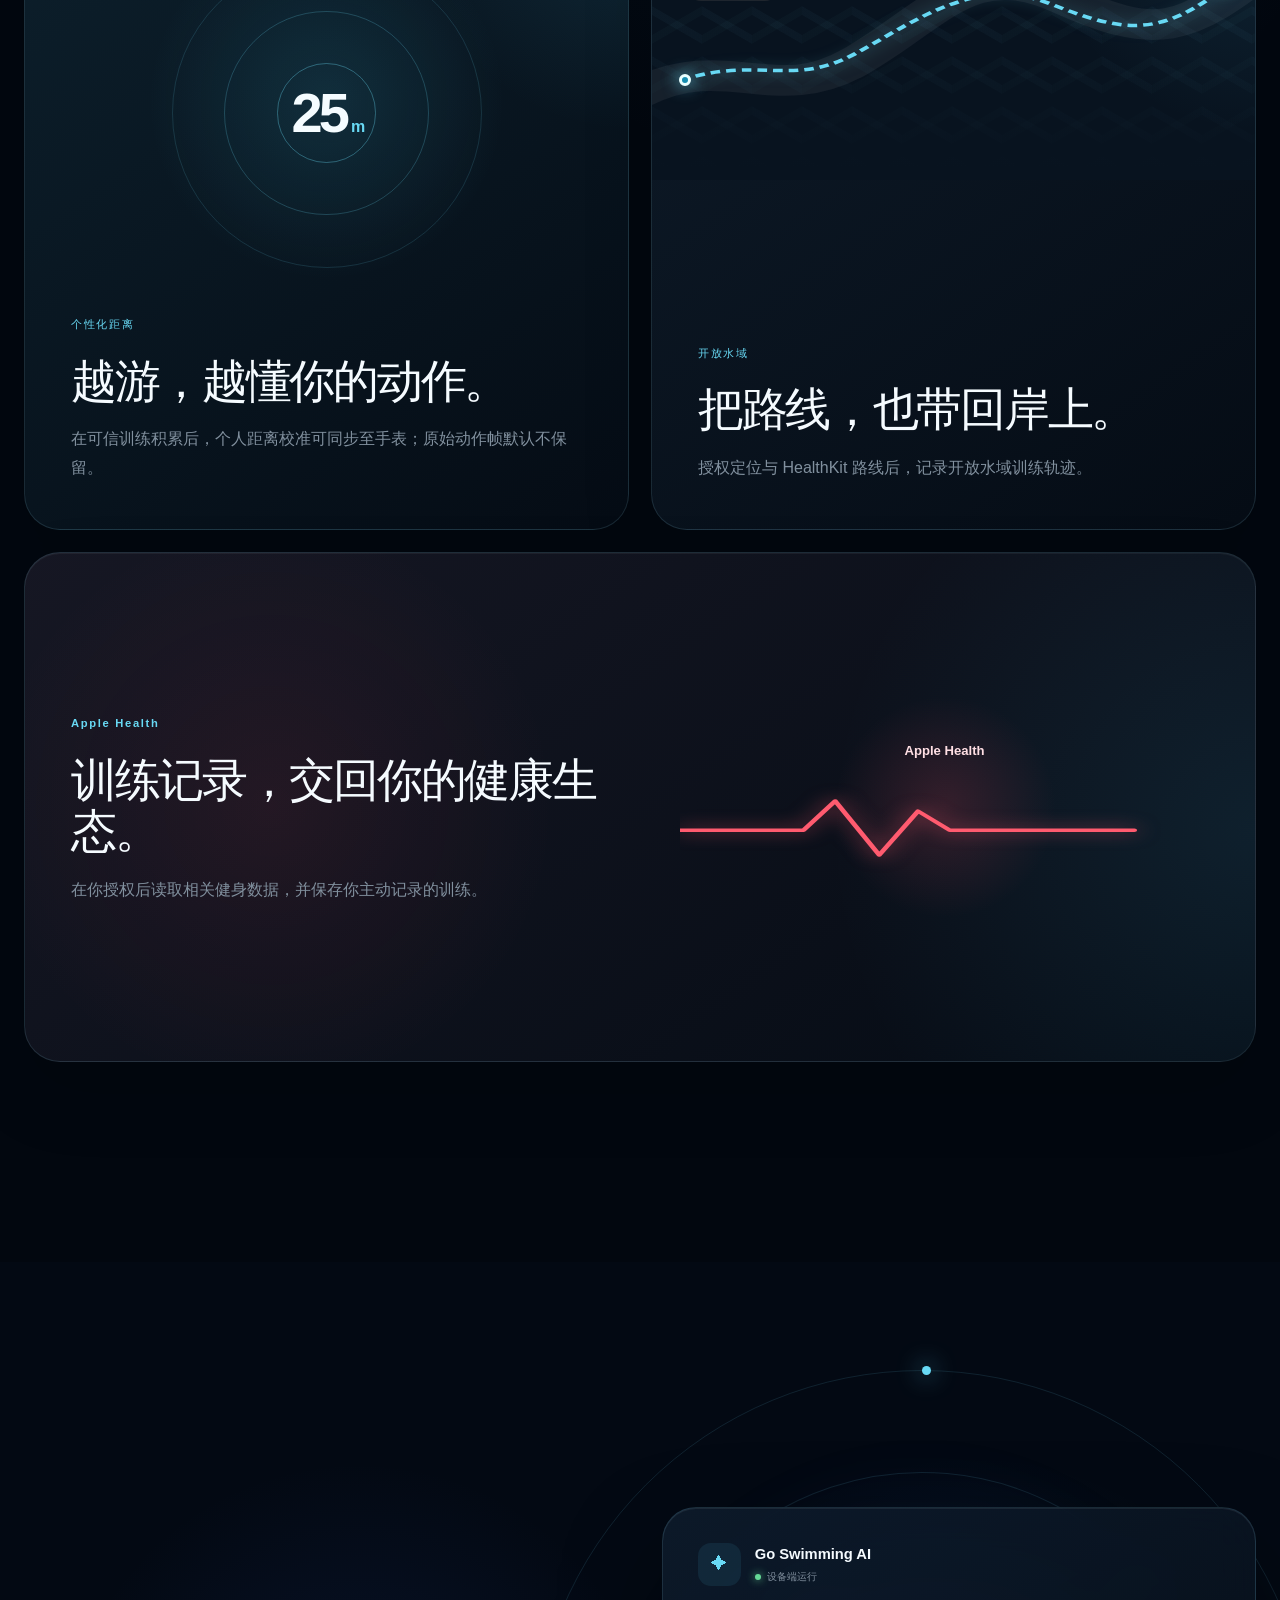
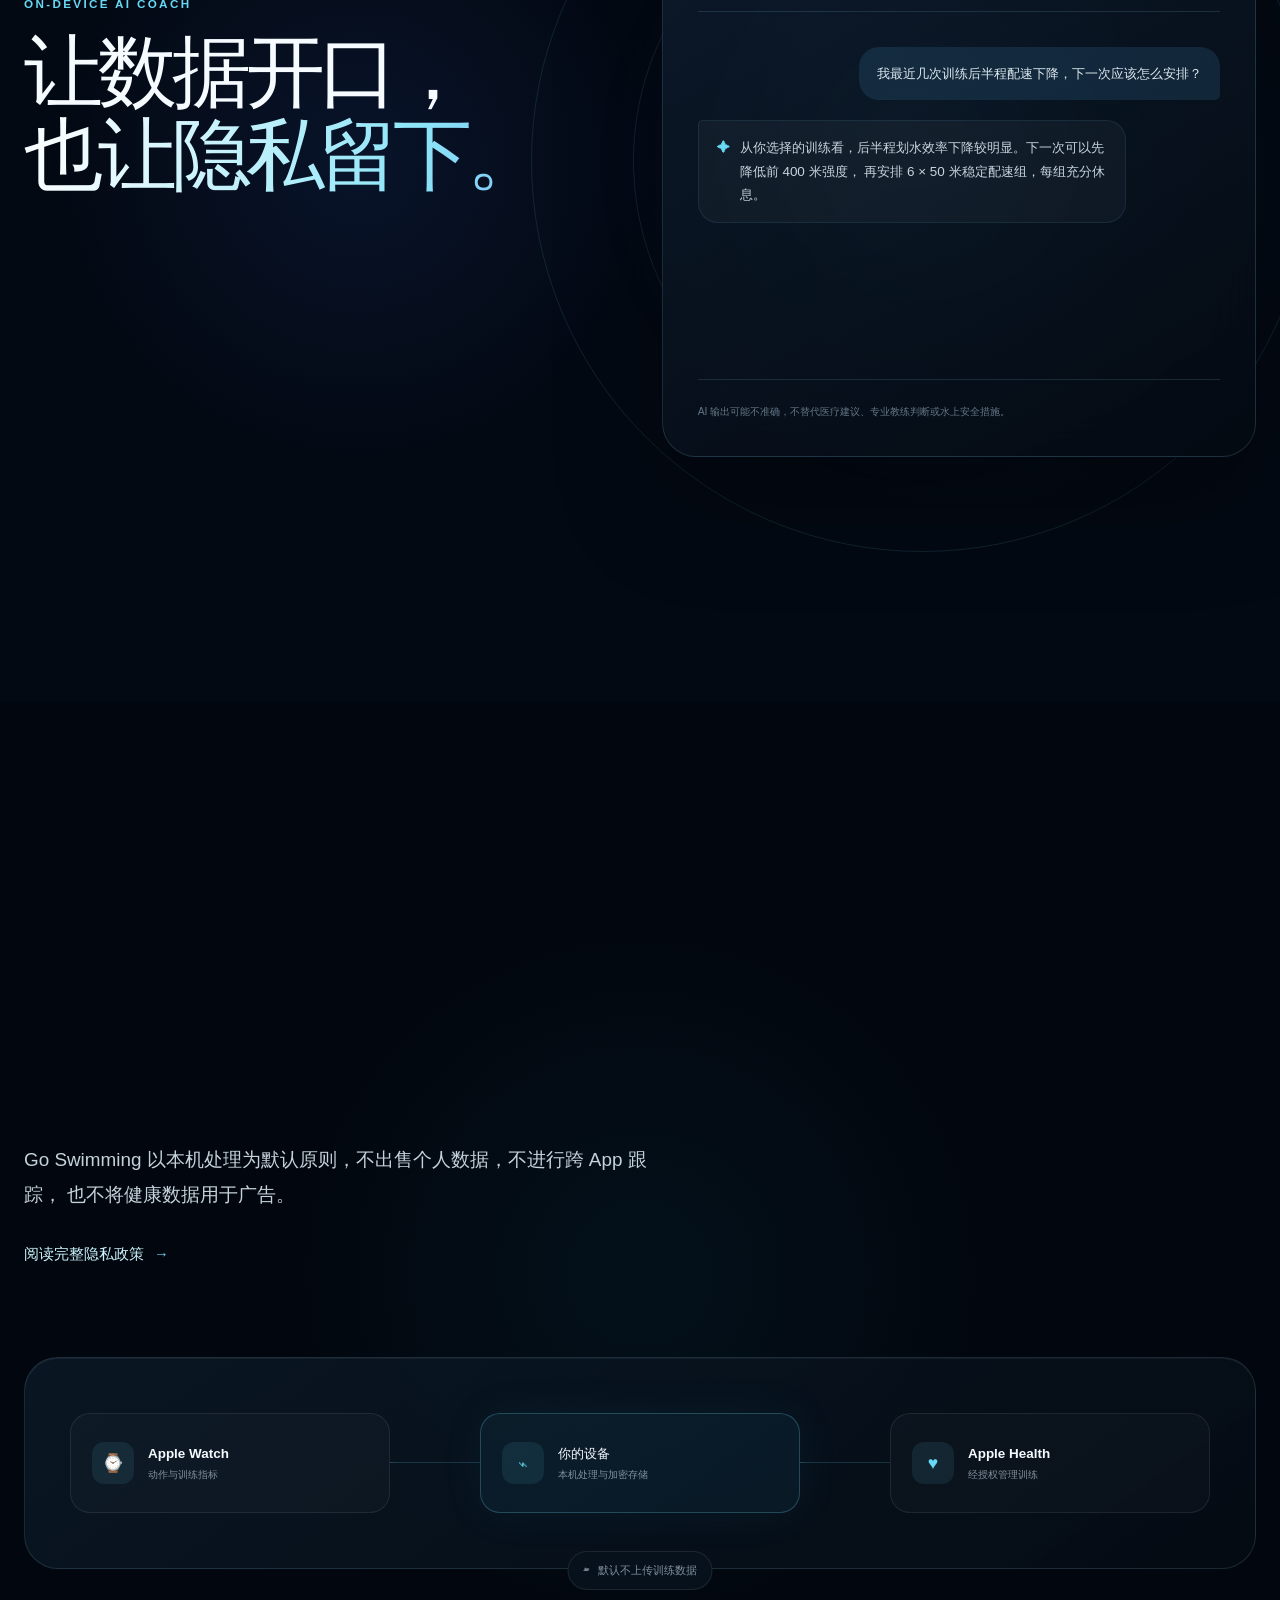
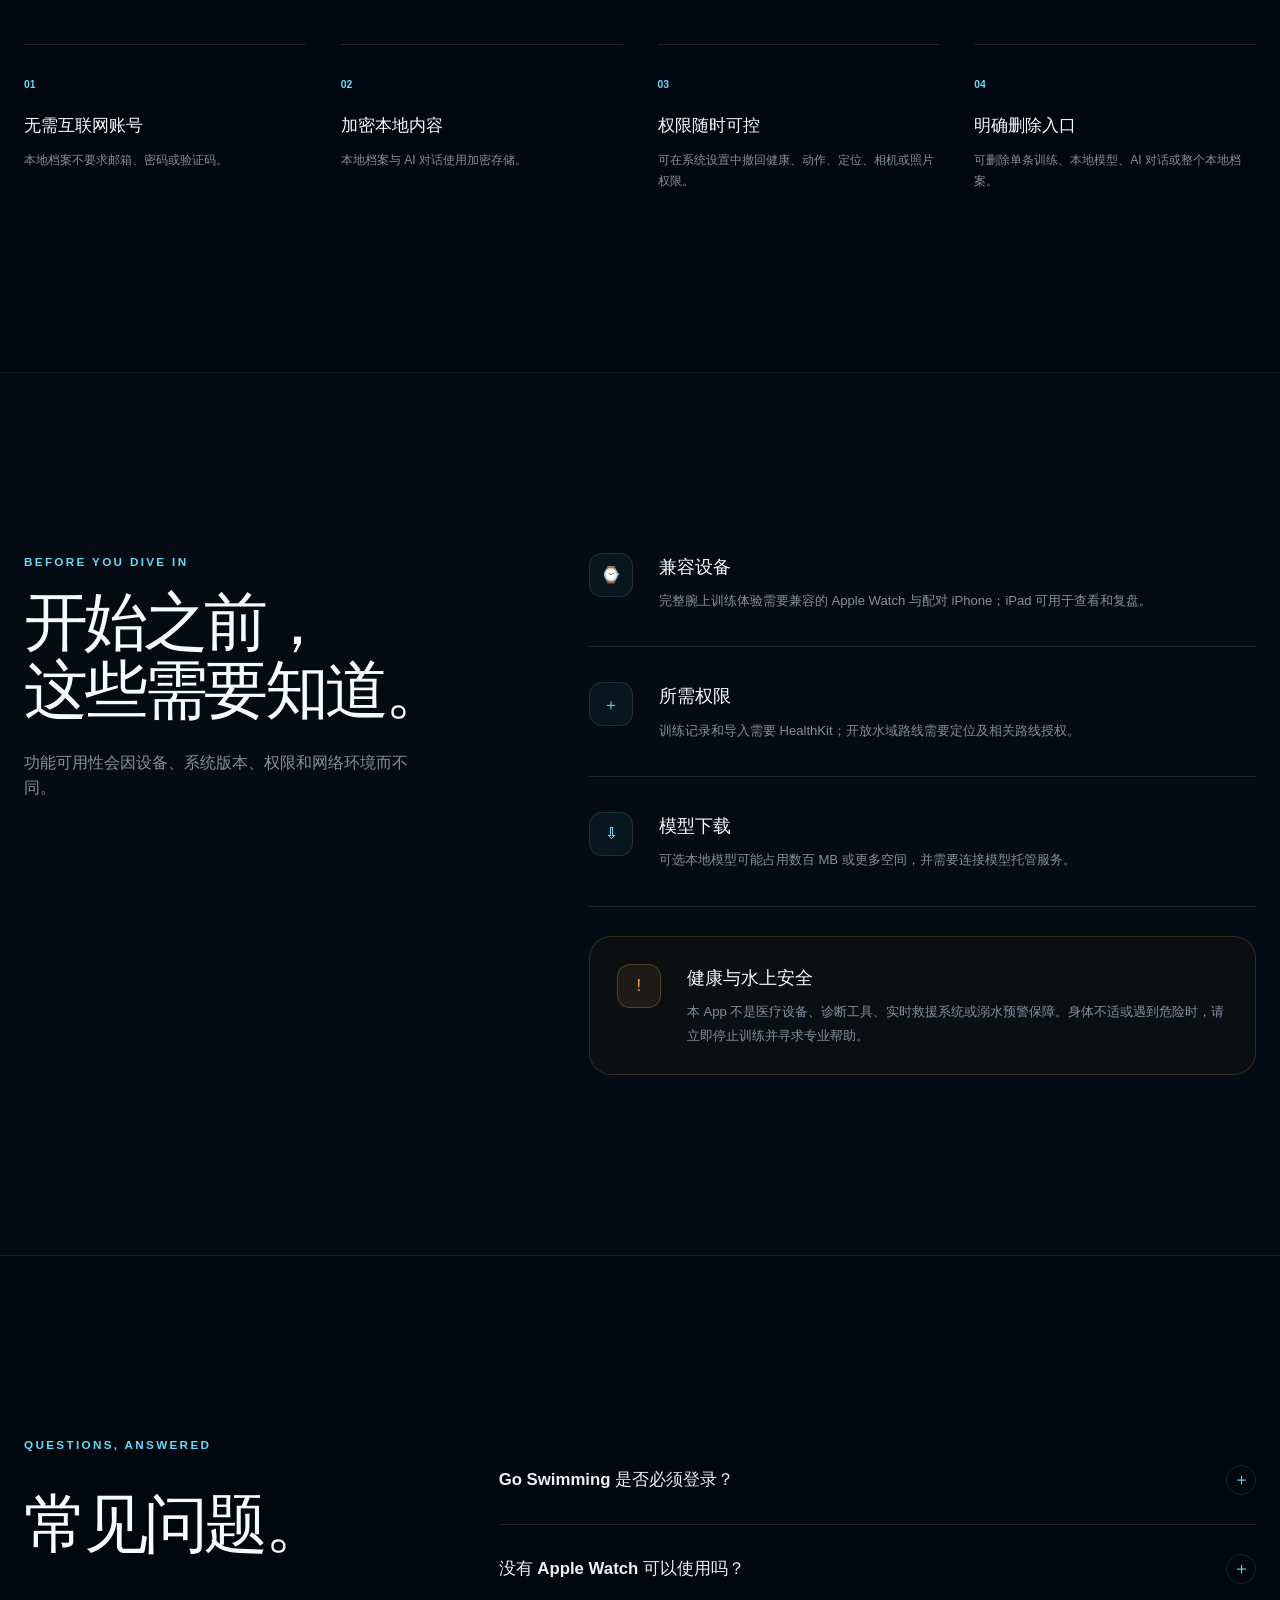
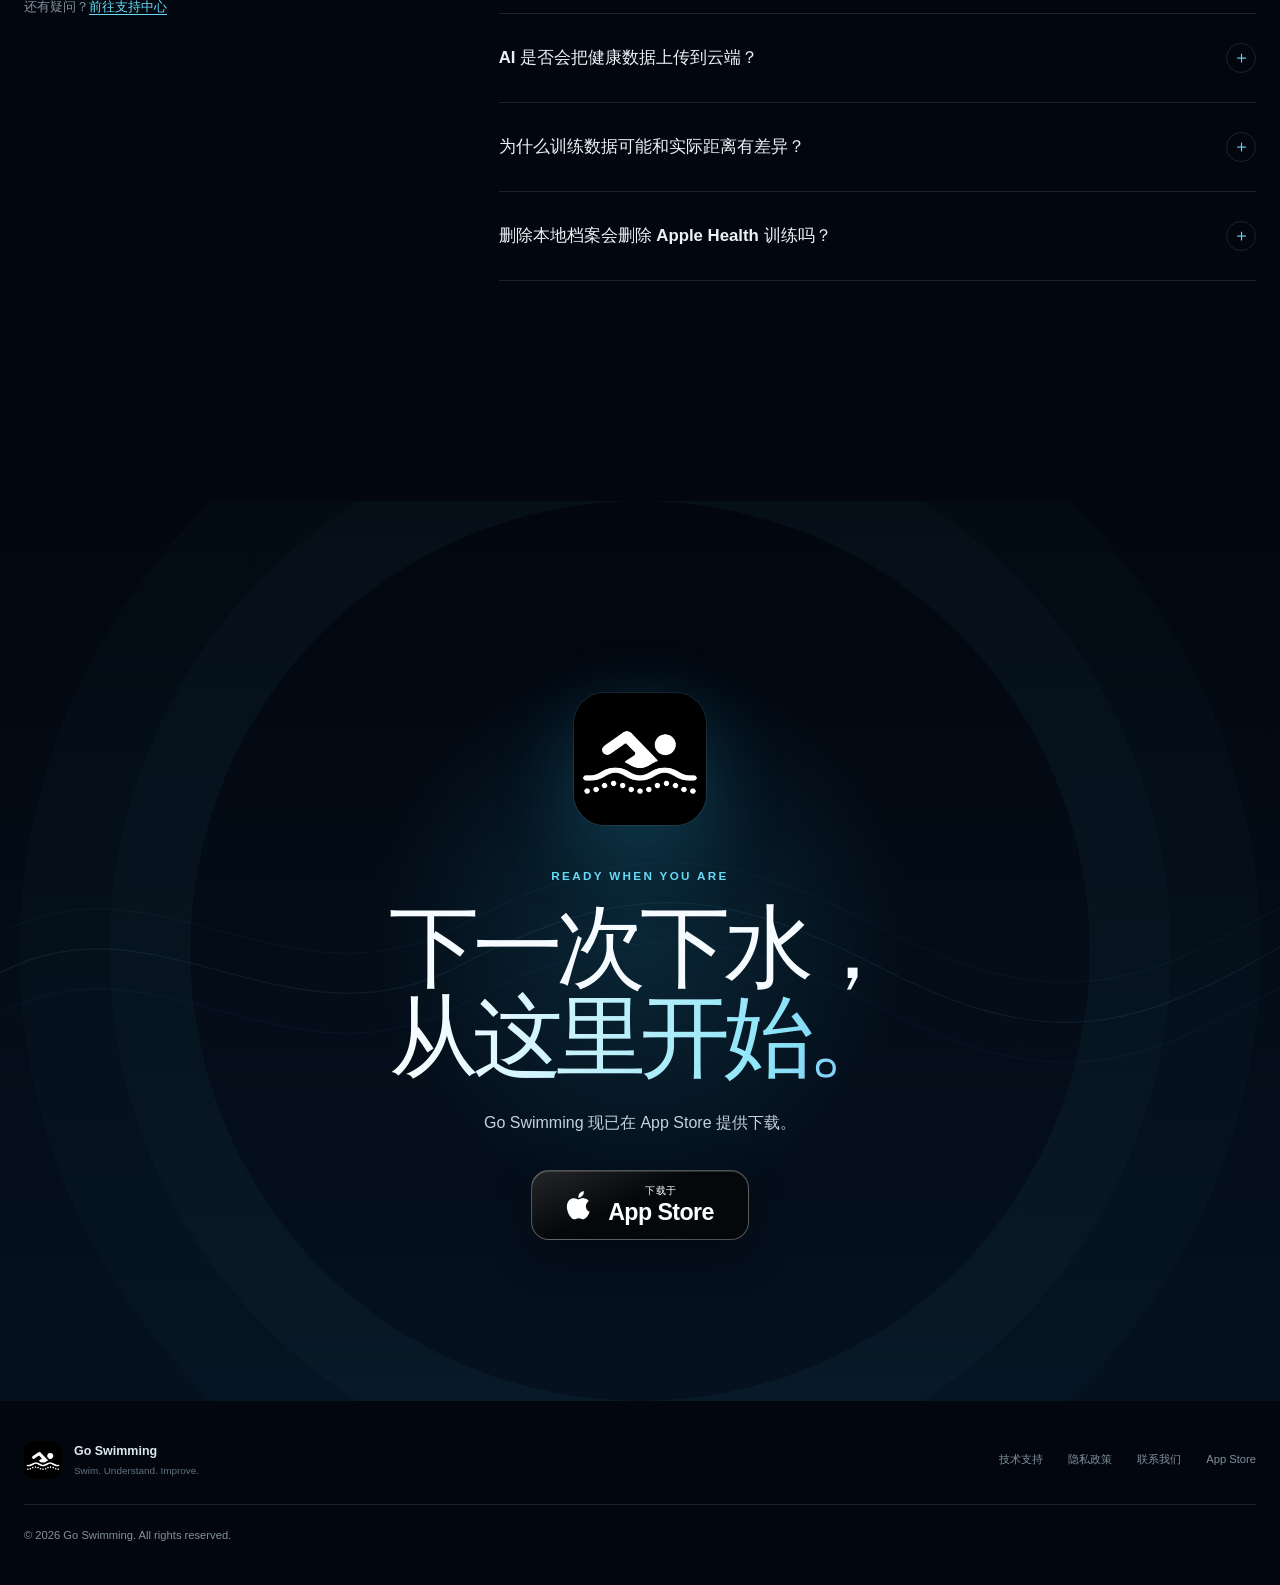
==== commit f8b52300: "Add files via upload" ====
--- a/index.html
+++ b/index.html
@@ -12,7 +12,7 @@
   <title>Go Swimming · Apple Watch 游泳训练与本地 AI</title>
   <link rel="icon" href="assets/app-icon.png">
   <link rel="apple-touch-icon" href="assets/app-icon.png">
-  <link rel="stylesheet" href="styles.css?v=20261005-4">
+  <link rel="stylesheet" href="styles.css?v=20261008-1">
   <script src="script.js?v=20261005-4" defer></script>
 </head>
 <body class="landing-page">
--- a/styles.css
+++ b/styles.css
@@ -232,7 +232,7 @@
   width: min(calc(100% - 48px), 1380px);
   min-height: max(790px, 100svh);
   margin-inline: auto;
-  padding: 145px max(0px, calc((100% - 1240px) / 2)) 80px;
+  padding: 145px clamp(0px, calc((100vw - 1240px) / 2), 70px) 80px;
   display: grid;
   grid-template-columns: minmax(0, 0.9fr) minmax(430px, 1.1fr);
   align-items: center;
